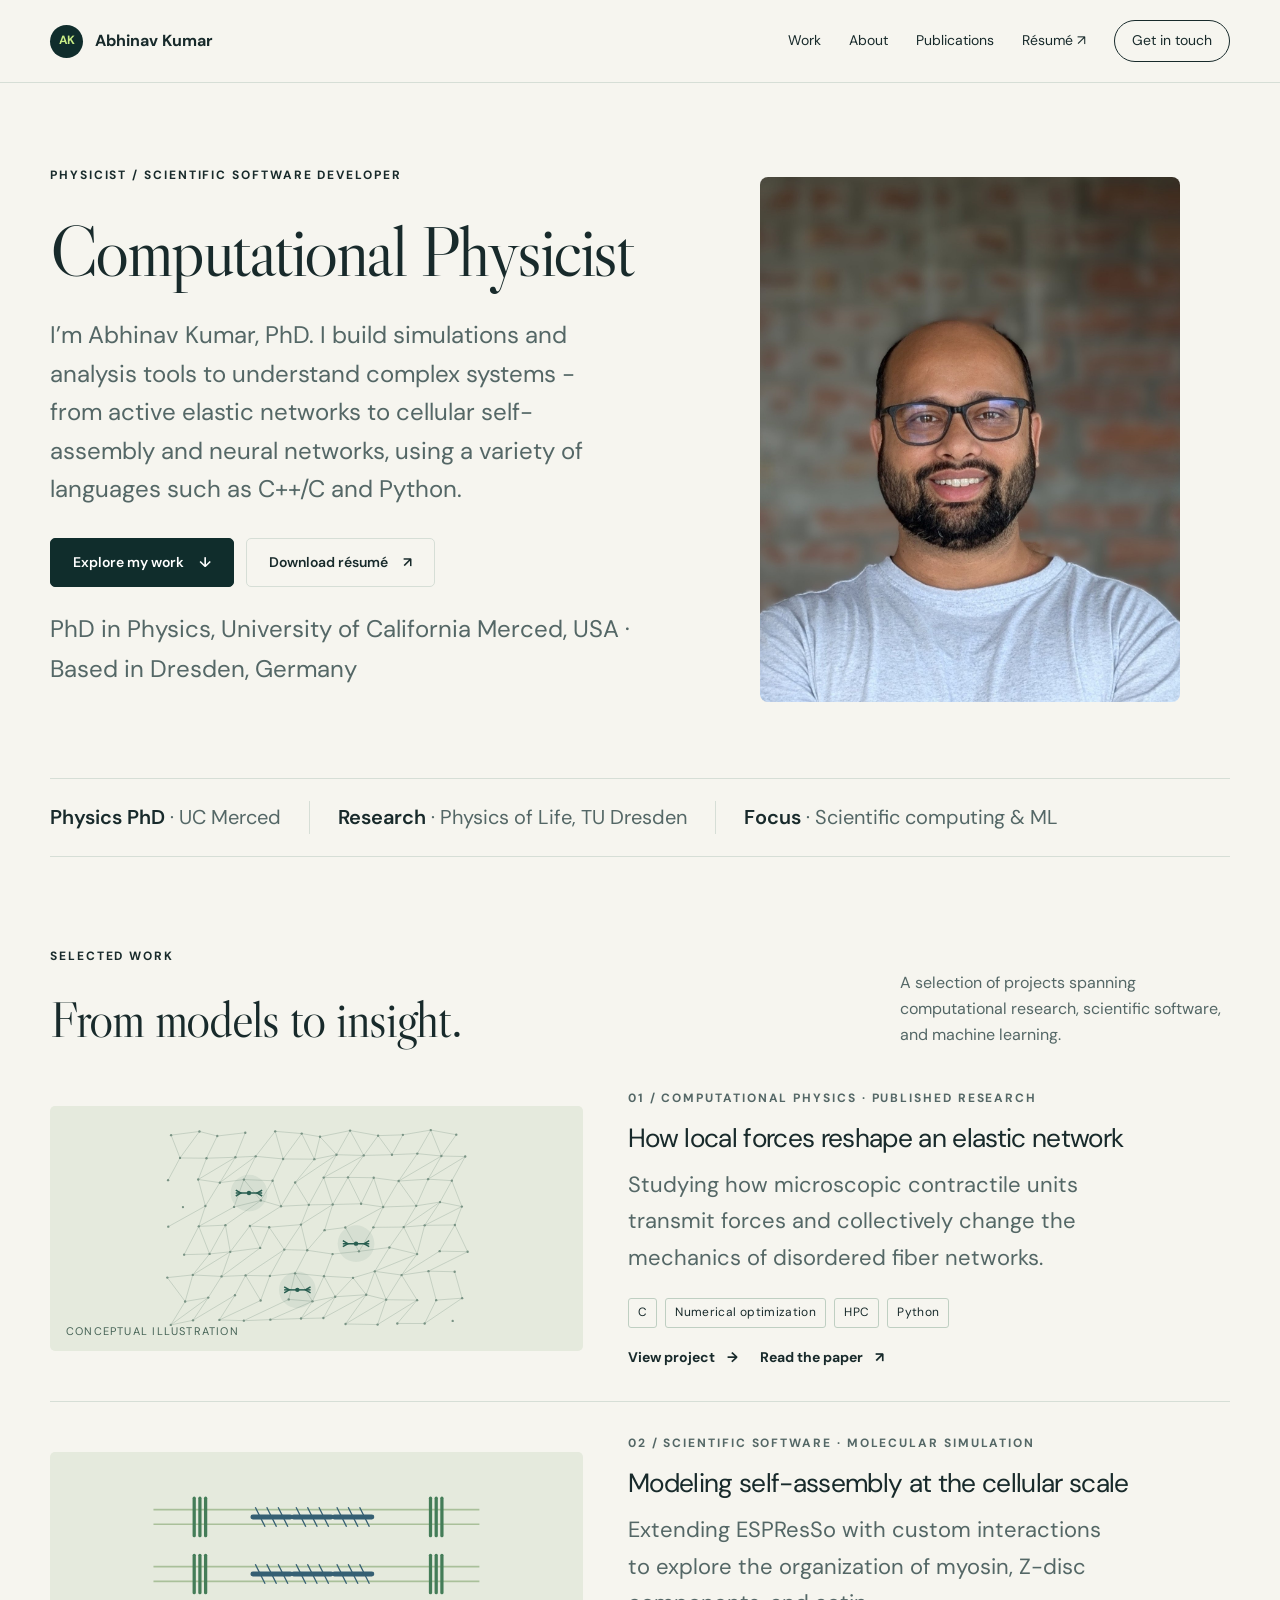
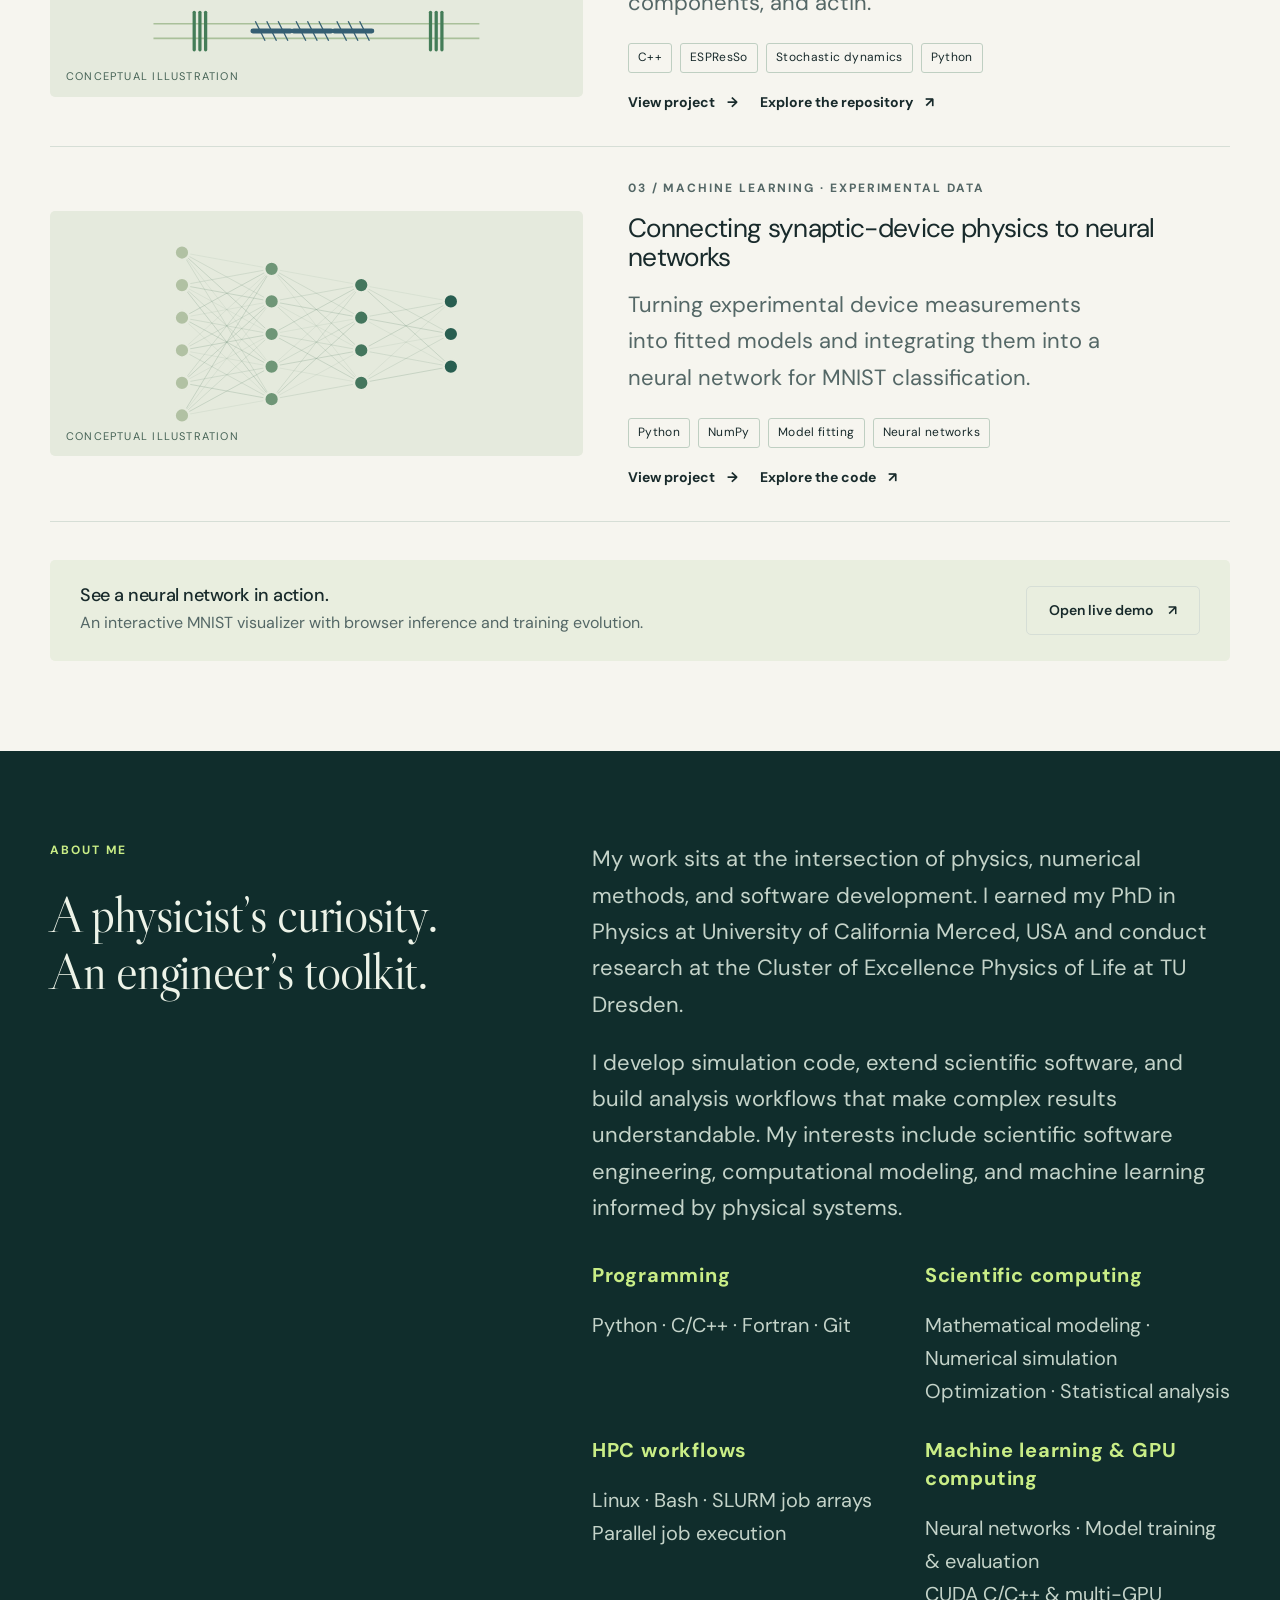
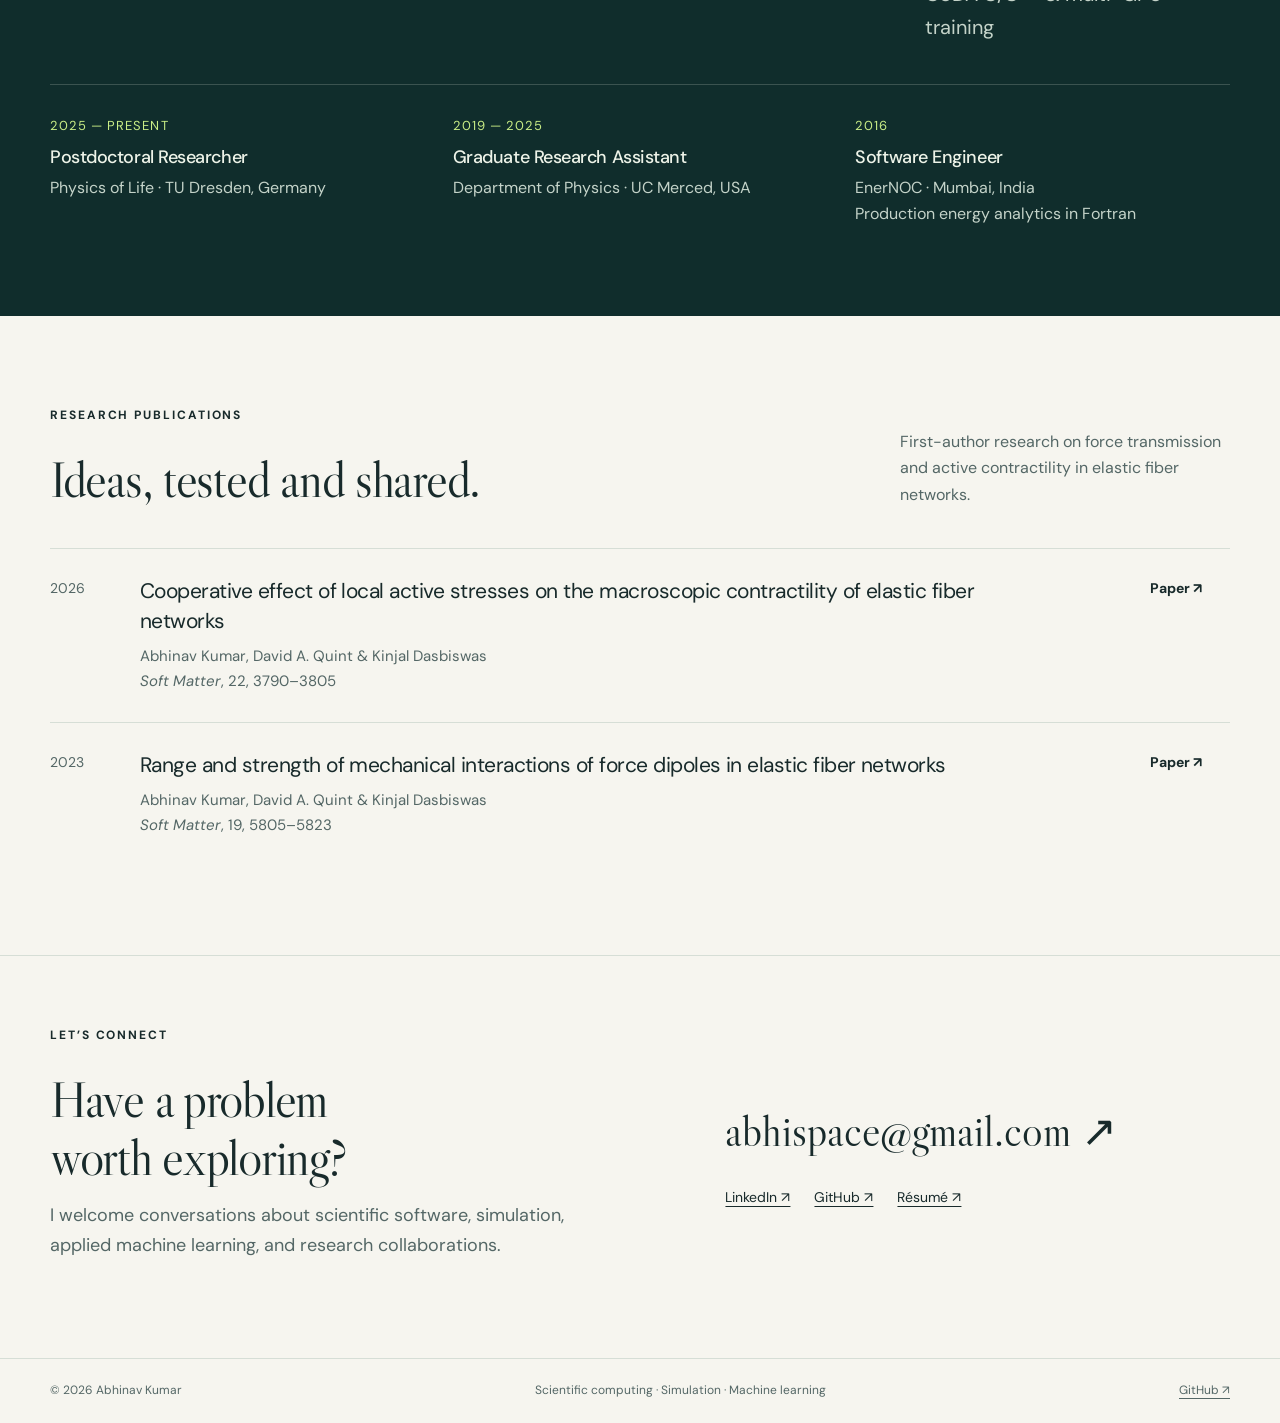
==== index.html @ 0759558d "Update index.html" ====
<!doctype html>
<html lang="en">
  <head>
    <meta charset="utf-8">
    <meta name="viewport" content="width=device-width,initial-scale=1">
    <title>Abhinav Kumar — Scientific Computing & Simulation</title>
    <meta name="description" content="Physicist and scientific software developer working across computational modeling, simulation, and machine learning.">
    <meta name="theme-color" content="#102d2c">
    <meta property="og:title" content="Abhinav Kumar — Scientific Computing & Simulation">
    <meta property="og:description" content="Physicist and scientific software developer working across computational modeling, simulation, and machine learning.">
    <meta property="og:type" content="website">
    <link rel="icon" type="image/svg+xml" href="favicon.svg">
    <link rel="stylesheet" href="styles.css">
    <script src="site.js" defer>
    </script>
    <!-- Photo styling is scoped to this figure; existing fonts remain unchanged. -->
    <style id="profile-photo-styles">
      .profile-photo {
        width: 100%;
        max-width: 420px;
        aspect-ratio: 4 / 5;
        margin: 0 auto;
        align-self: center;
        overflow: hidden;
        border-radius: 8px;
      }

      .profile-photo img {
        display: block;
        width: 100%;
        height: 100%;
        object-fit: cover;
        object-position: center;
      }

      @media (max-width: 680px) {
        .profile-photo {
          max-width: 360px;
        }
      }
    </style>
  </head>
  <body>
    <a class="skip" href="#main">Skip to content</a>
    <header class="site-header">
      <div class="wrap header-inner">
        <a class="brand" href="index.html" aria-label="Abhinav Kumar, home">
          <span class="brand-icon" aria-hidden="true">AK</span>Abhinav Kumar</a>
        <button class="menu-toggle" aria-expanded="false" aria-controls="navigation">Menu</button>
        <nav id="navigation" aria-label="Main navigation">
          <a href="#work">Work</a>
          <a href="#about">About</a>
          <a href="#publications">Publications</a>
          <a href="resume.pdf">Résumé <span aria-hidden="true">↗</span>
          </a>
          <a class="nav-contact" href="#contact">Get in touch</a>
        </nav>
      </div>
    </header>
    <main id="main">
      <div class="wrap">
        <div class="hero">
          <div>
            <span class="eyebrow">Physicist / Scientific software developer</span>
            <h1>Computational Physicist<br>
            </h1>
            <p class="intro">I’m Abhinav Kumar, PhD. I build simulations and analysis tools to understand complex systems - from active elastic networks to cellular self-assembly and neural networks, using a variety of languages such as C++/C and Python.</p>
            <div class="buttons">
              <a class="button primary" href="#work">Explore my work <span aria-hidden="true">↓</span>
              </a>
              <a class="button" href="resume.pdf" download="Abhinav-Kumar-Resume.pdf">Download résumé <span aria-hidden="true">↗</span>
              </a>
            </div>
            <p class="hero-note">PhD in Physics, University of California Merced, USA · Based in Dresden, Germany</p>
          </div>
          <figure class="profile-photo">
            <img src="profile.jpg" alt="Abhinav Kumar" width="420" height="525" decoding="async" fetchpriority="high">
          </figure>
        </div>
        <div class="credentials">
          <span>
            <strong>Physics PhD</strong> · UC Merced</span>
          <span>
            <strong>Research</strong> · Physics of Life, TU Dresden</span>
          <span>
            <strong>Focus</strong> · Scientific computing &amp; ML</span>
        </div>
      </div>
      <section id="work">
        <div class="wrap">
          <div class="section-heading">
            <div>
              <span class="eyebrow">Selected work</span>
              <h2>From models to insight.</h2>
            </div>
            <p>A selection of projects spanning computational research, scientific software, and machine learning.</p>
          </div>
          <div class="project-list">
            <article class="project">
              <div class="project-media">
                <svg xmlns="http://www.w3.org/2000/svg" viewBox="0 0 460 300" role="img" aria-label="Illustration of a disordered elastic network with local force dipoles">
                  <path d="M31.8 22.0L70.5 17.0" stroke="#799384" stroke-width=".9" opacity="0.45"/>
                  <path d="M31.8 22.0L44.0 53.1" stroke="#799384" stroke-width=".9" opacity="0.45"/>
                  <path d="M70.5 17.0L94.8 23.2" stroke="#799384" stroke-width=".9" opacity="0.45"/>
                  <path d="M70.5 17.0L44.0 53.1" stroke="#799384" stroke-width=".9" opacity="0.45"/>
                  <path d="M94.8 23.2L133.0 18.7" stroke="#799384" stroke-width=".9" opacity="0.45"/>
                  <path d="M94.8 23.2L80.1 53.5" stroke="#799384" stroke-width=".9" opacity="0.45"/>
                  <path d="M133.0 18.7L119.5 52.2" stroke="#799384" stroke-width=".9" opacity="0.45"/>
                  <path d="M173.8 16.8L209.9 19.9" stroke="#799384" stroke-width=".9" opacity="0.45"/>
                  <path d="M173.8 16.8L184.6 54.5" stroke="#799384" stroke-width=".9" opacity="0.45"/>
                  <path d="M173.8 16.8L147.2 50.9" stroke="#799384" stroke-width=".9" opacity="0.45"/>
                  <path d="M209.9 19.9L234.9 24.2" stroke="#799384" stroke-width=".9" opacity="0.45"/>
                  <path d="M209.9 19.9L227.2 54.8" stroke="#799384" stroke-width=".9" opacity="0.45"/>
                  <path d="M209.9 19.9L184.6 54.5" stroke="#799384" stroke-width=".9" opacity="0.45"/>
                  <path d="M234.9 24.2L275.9 15.8" stroke="#799384" stroke-width=".9" opacity="0.45"/>
                  <path d="M234.9 24.2L257.4 48.7" stroke="#799384" stroke-width=".9" opacity="0.45"/>
                  <path d="M234.9 24.2L227.2 54.8" stroke="#799384" stroke-width=".9" opacity="0.45"/>
                  <path d="M275.9 15.8L314.1 22.7" stroke="#799384" stroke-width=".9" opacity="0.45"/>
                  <path d="M275.9 15.8L294.5 49.7" stroke="#799384" stroke-width=".9" opacity="0.45"/>
                  <path d="M275.9 15.8L257.4 48.7" stroke="#799384" stroke-width=".9" opacity="0.45"/>
                  <path d="M314.1 22.7L347.9 21.6" stroke="#799384" stroke-width=".9" opacity="0.45"/>
                  <path d="M314.1 22.7L333.0 48.7" stroke="#799384" stroke-width=".9" opacity="0.45"/>
                  <path d="M314.1 22.7L294.5 49.7" stroke="#799384" stroke-width=".9" opacity="0.45"/>
                  <path d="M347.9 21.6L385.9 15.1" stroke="#799384" stroke-width=".9" opacity="0.45"/>
                  <path d="M347.9 21.6L333.0 48.7" stroke="#799384" stroke-width=".9" opacity="0.45"/>
                  <path d="M385.9 15.1L420.7 21.4" stroke="#799384" stroke-width=".9" opacity="0.45"/>
                  <path d="M385.9 15.1L400.4 50.5" stroke="#799384" stroke-width=".9" opacity="0.45"/>
                  <path d="M385.9 15.1L367.6 47.2" stroke="#799384" stroke-width=".9" opacity="0.45"/>
                  <path d="M420.7 21.4L400.4 50.5" stroke="#799384" stroke-width=".9" opacity="0.45"/>
                  <path d="M44.0 53.1L80.1 53.5" stroke="#799384" stroke-width=".9" opacity="0.45"/>
                  <path d="M44.0 53.1L27.7 83.4" stroke="#799384" stroke-width=".9" opacity="0.45"/>
                  <path d="M80.1 53.5L119.5 52.2" stroke="#799384" stroke-width=".9" opacity="0.45"/>
                  <path d="M80.1 53.5L68.8 82.5" stroke="#799384" stroke-width=".9" opacity="0.45"/>
                  <path d="M119.5 52.2L147.2 50.9" stroke="#799384" stroke-width=".9" opacity="0.45"/>
                  <path d="M119.5 52.2L98.3 86.8" stroke="#799384" stroke-width=".9" opacity="0.45"/>
                  <path d="M119.5 52.2L68.8 82.5" stroke="#799384" stroke-width=".9" opacity="0.45"/>
                  <path d="M147.2 50.9L184.6 54.5" stroke="#799384" stroke-width=".9" opacity="0.45"/>
                  <path d="M147.2 50.9L131.1 82.6" stroke="#799384" stroke-width=".9" opacity="0.45"/>
                  <path d="M147.2 50.9L98.3 86.8" stroke="#799384" stroke-width=".9" opacity="0.45"/>
                  <path d="M184.6 54.5L227.2 54.8" stroke="#799384" stroke-width=".9" opacity="0.45"/>
                  <path d="M184.6 54.5L170.2 84.2" stroke="#799384" stroke-width=".9" opacity="0.45"/>
                  <path d="M227.2 54.8L257.4 48.7" stroke="#799384" stroke-width=".9" opacity="0.45"/>
                  <path d="M227.2 54.8L201.0 86.6" stroke="#799384" stroke-width=".9" opacity="0.45"/>
                  <path d="M257.4 48.7L294.5 49.7" stroke="#799384" stroke-width=".9" opacity="0.45"/>
                  <path d="M257.4 48.7L239.9 79.9" stroke="#799384" stroke-width=".9" opacity="0.45"/>
                  <path d="M257.4 48.7L201.0 86.6" stroke="#799384" stroke-width=".9" opacity="0.45"/>
                  <path d="M294.5 49.7L333.0 48.7" stroke="#799384" stroke-width=".9" opacity="0.45"/>
                  <path d="M294.5 49.7L273.1 79.6" stroke="#799384" stroke-width=".9" opacity="0.45"/>
                  <path d="M294.5 49.7L239.9 79.9" stroke="#799384" stroke-width=".9" opacity="0.45"/>
                  <path d="M333.0 48.7L367.6 47.2" stroke="#799384" stroke-width=".9" opacity="0.45"/>
                  <path d="M367.6 47.2L400.4 50.5" stroke="#799384" stroke-width=".9" opacity="0.45"/>
                  <path d="M367.6 47.2L342.1 84.6" stroke="#799384" stroke-width=".9" opacity="0.45"/>
                  <path d="M400.4 50.5L432.9 51.2" stroke="#799384" stroke-width=".9" opacity="0.45"/>
                  <path d="M400.4 50.5L382.3 82.0" stroke="#799384" stroke-width=".9" opacity="0.45"/>
                  <path d="M400.4 50.5L342.1 84.6" stroke="#799384" stroke-width=".9" opacity="0.45"/>
                  <path d="M432.9 51.2L414.6 84.1" stroke="#799384" stroke-width=".9" opacity="0.45"/>
                  <path d="M432.9 51.2L382.3 82.0" stroke="#799384" stroke-width=".9" opacity="0.45"/>
                  <path d="M68.8 82.5L98.3 86.8" stroke="#799384" stroke-width=".9" opacity="0.45"/>
                  <path d="M68.8 82.5L78.6 118.7" stroke="#799384" stroke-width=".9" opacity="0.45"/>
                  <path d="M98.3 86.8L131.1 82.6" stroke="#799384" stroke-width=".9" opacity="0.45"/>
                  <path d="M98.3 86.8L78.6 118.7" stroke="#799384" stroke-width=".9" opacity="0.45"/>
                  <path d="M131.1 82.6L170.2 84.2" stroke="#799384" stroke-width=".9" opacity="0.45"/>
                  <path d="M131.1 82.6L154.2 111.0" stroke="#799384" stroke-width=".9" opacity="0.45"/>
                  <path d="M131.1 82.6L117.7 119.9" stroke="#799384" stroke-width=".9" opacity="0.45"/>
                  <path d="M170.2 84.2L181.7 119.0" stroke="#799384" stroke-width=".9" opacity="0.45"/>
                  <path d="M170.2 84.2L154.2 111.0" stroke="#799384" stroke-width=".9" opacity="0.45"/>
                  <path d="M201.0 86.6L219.6 117.1" stroke="#799384" stroke-width=".9" opacity="0.45"/>
                  <path d="M201.0 86.6L181.7 119.0" stroke="#799384" stroke-width=".9" opacity="0.45"/>
                  <path d="M239.9 79.9L273.1 79.6" stroke="#799384" stroke-width=".9" opacity="0.45"/>
                  <path d="M239.9 79.9L252.2 116.6" stroke="#799384" stroke-width=".9" opacity="0.45"/>
                  <path d="M239.9 79.9L219.6 117.1" stroke="#799384" stroke-width=".9" opacity="0.45"/>
                  <path d="M273.1 79.6L308.1 80.1" stroke="#799384" stroke-width=".9" opacity="0.45"/>
                  <path d="M273.1 79.6L290.9 115.6" stroke="#799384" stroke-width=".9" opacity="0.45"/>
                  <path d="M273.1 79.6L252.2 116.6" stroke="#799384" stroke-width=".9" opacity="0.45"/>
                  <path d="M308.1 80.1L342.1 84.6" stroke="#799384" stroke-width=".9" opacity="0.45"/>
                  <path d="M308.1 80.1L321.0 120.0" stroke="#799384" stroke-width=".9" opacity="0.45"/>
                  <path d="M308.1 80.1L290.9 115.6" stroke="#799384" stroke-width=".9" opacity="0.45"/>
                  <path d="M342.1 84.6L382.3 82.0" stroke="#799384" stroke-width=".9" opacity="0.45"/>
                  <path d="M342.1 84.6L366.1 118.4" stroke="#799384" stroke-width=".9" opacity="0.45"/>
                  <path d="M342.1 84.6L321.0 120.0" stroke="#799384" stroke-width=".9" opacity="0.45"/>
                  <path d="M382.3 82.0L414.6 84.1" stroke="#799384" stroke-width=".9" opacity="0.45"/>
                  <path d="M382.3 82.0L366.1 118.4" stroke="#799384" stroke-width=".9" opacity="0.45"/>
                  <path d="M414.6 84.1L428.3 119.4" stroke="#799384" stroke-width=".9" opacity="0.45"/>
                  <path d="M414.6 84.1L398.5 113.3" stroke="#799384" stroke-width=".9" opacity="0.45"/>
                  <path d="M78.6 118.7L69.6 146.4" stroke="#799384" stroke-width=".9" opacity="0.45"/>
                  <path d="M78.6 118.7L28.0 146.8" stroke="#799384" stroke-width=".9" opacity="0.45"/>
                  <path d="M117.7 119.9L154.2 111.0" stroke="#799384" stroke-width=".9" opacity="0.45"/>
                  <path d="M117.7 119.9L69.6 146.4" stroke="#799384" stroke-width=".9" opacity="0.45"/>
                  <path d="M154.2 111.0L181.7 119.0" stroke="#799384" stroke-width=".9" opacity="0.45"/>
                  <path d="M154.2 111.0L105.9 144.8" stroke="#799384" stroke-width=".9" opacity="0.45"/>
                  <path d="M181.7 119.0L219.6 117.1" stroke="#799384" stroke-width=".9" opacity="0.45"/>
                  <path d="M181.7 119.0L139.2 145.9" stroke="#799384" stroke-width=".9" opacity="0.45"/>
                  <path d="M219.6 117.1L252.2 116.6" stroke="#799384" stroke-width=".9" opacity="0.45"/>
                  <path d="M219.6 117.1L208.9 144.0" stroke="#799384" stroke-width=".9" opacity="0.45"/>
                  <path d="M252.2 116.6L290.9 115.6" stroke="#799384" stroke-width=".9" opacity="0.45"/>
                  <path d="M252.2 116.6L241.1 151.6" stroke="#799384" stroke-width=".9" opacity="0.45"/>
                  <path d="M252.2 116.6L208.9 144.0" stroke="#799384" stroke-width=".9" opacity="0.45"/>
                  <path d="M290.9 115.6L321.0 120.0" stroke="#799384" stroke-width=".9" opacity="0.45"/>
                  <path d="M321.0 120.0L366.1 118.4" stroke="#799384" stroke-width=".9" opacity="0.45"/>
                  <path d="M321.0 120.0L307.7 147.7" stroke="#799384" stroke-width=".9" opacity="0.45"/>
                  <path d="M321.0 120.0L269.4 147.9" stroke="#799384" stroke-width=".9" opacity="0.45"/>
                  <path d="M366.1 118.4L398.5 113.3" stroke="#799384" stroke-width=".9" opacity="0.45"/>
                  <path d="M366.1 118.4L349.0 147.4" stroke="#799384" stroke-width=".9" opacity="0.45"/>
                  <path d="M398.5 113.3L428.3 119.4" stroke="#799384" stroke-width=".9" opacity="0.45"/>
                  <path d="M398.5 113.3L377.6 145.0" stroke="#799384" stroke-width=".9" opacity="0.45"/>
                  <path d="M398.5 113.3L349.0 147.4" stroke="#799384" stroke-width=".9" opacity="0.45"/>
                  <path d="M428.3 119.4L418.8 144.5" stroke="#799384" stroke-width=".9" opacity="0.45"/>
                  <path d="M428.3 119.4L377.6 145.0" stroke="#799384" stroke-width=".9" opacity="0.45"/>
                  <path d="M69.6 146.4L105.9 144.8" stroke="#799384" stroke-width=".9" opacity="0.45"/>
                  <path d="M69.6 146.4L84.3 184.0" stroke="#799384" stroke-width=".9" opacity="0.45"/>
                  <path d="M69.6 146.4L49.6 185.0" stroke="#799384" stroke-width=".9" opacity="0.45"/>
                  <path d="M105.9 144.8L112.5 181.1" stroke="#799384" stroke-width=".9" opacity="0.45"/>
                  <path d="M105.9 144.8L84.3 184.0" stroke="#799384" stroke-width=".9" opacity="0.45"/>
                  <path d="M139.2 145.9L165.6 147.6" stroke="#799384" stroke-width=".9" opacity="0.45"/>
                  <path d="M139.2 145.9L153.3 175.8" stroke="#799384" stroke-width=".9" opacity="0.45"/>
                  <path d="M139.2 145.9L112.5 181.1" stroke="#799384" stroke-width=".9" opacity="0.45"/>
                  <path d="M165.6 147.6L208.9 144.0" stroke="#799384" stroke-width=".9" opacity="0.45"/>
                  <path d="M165.6 147.6L186.2 178.1" stroke="#799384" stroke-width=".9" opacity="0.45"/>
                  <path d="M165.6 147.6L153.3 175.8" stroke="#799384" stroke-width=".9" opacity="0.45"/>
                  <path d="M208.9 144.0L217.5 179.0" stroke="#799384" stroke-width=".9" opacity="0.45"/>
                  <path d="M208.9 144.0L186.2 178.1" stroke="#799384" stroke-width=".9" opacity="0.45"/>
                  <path d="M241.1 151.6L269.4 147.9" stroke="#799384" stroke-width=".9" opacity="0.45"/>
                  <path d="M241.1 151.6L217.5 179.0" stroke="#799384" stroke-width=".9" opacity="0.45"/>
                  <path d="M269.4 147.9L288.0 180.5" stroke="#799384" stroke-width=".9" opacity="0.45"/>
                  <path d="M307.7 147.7L349.0 147.4" stroke="#799384" stroke-width=".9" opacity="0.45"/>
                  <path d="M307.7 147.7L288.0 180.5" stroke="#799384" stroke-width=".9" opacity="0.45"/>
                  <path d="M349.0 147.4L377.6 145.0" stroke="#799384" stroke-width=".9" opacity="0.45"/>
                  <path d="M349.0 147.4L367.3 184.2" stroke="#799384" stroke-width=".9" opacity="0.45"/>
                  <path d="M349.0 147.4L329.5 175.2" stroke="#799384" stroke-width=".9" opacity="0.45"/>
                  <path d="M377.6 145.0L418.8 144.5" stroke="#799384" stroke-width=".9" opacity="0.45"/>
                  <path d="M377.6 145.0L367.3 184.2" stroke="#799384" stroke-width=".9" opacity="0.45"/>
                  <path d="M418.8 144.5L436.2 181.0" stroke="#799384" stroke-width=".9" opacity="0.45"/>
                  <path d="M418.8 144.5L398.0 180.2" stroke="#799384" stroke-width=".9" opacity="0.45"/>
                  <path d="M49.6 185.0L84.3 184.0" stroke="#799384" stroke-width=".9" opacity="0.45"/>
                  <path d="M84.3 184.0L112.5 181.1" stroke="#799384" stroke-width=".9" opacity="0.45"/>
                  <path d="M84.3 184.0L61.4 212.6" stroke="#799384" stroke-width=".9" opacity="0.45"/>
                  <path d="M112.5 181.1L153.3 175.8" stroke="#799384" stroke-width=".9" opacity="0.45"/>
                  <path d="M112.5 181.1L100.6 214.7" stroke="#799384" stroke-width=".9" opacity="0.45"/>
                  <path d="M112.5 181.1L61.4 212.6" stroke="#799384" stroke-width=".9" opacity="0.45"/>
                  <path d="M153.3 175.8L100.6 214.7" stroke="#799384" stroke-width=".9" opacity="0.45"/>
                  <path d="M186.2 178.1L217.5 179.0" stroke="#799384" stroke-width=".9" opacity="0.45"/>
                  <path d="M186.2 178.1L166.5 214.0" stroke="#799384" stroke-width=".9" opacity="0.45"/>
                  <path d="M186.2 178.1L133.4 213.3" stroke="#799384" stroke-width=".9" opacity="0.45"/>
                  <path d="M217.5 179.0L252.0 184.2" stroke="#799384" stroke-width=".9" opacity="0.45"/>
                  <path d="M217.5 179.0L200.9 210.5" stroke="#799384" stroke-width=".9" opacity="0.45"/>
                  <path d="M252.0 184.2L288.0 180.5" stroke="#799384" stroke-width=".9" opacity="0.45"/>
                  <path d="M252.0 184.2L240.3 214.3" stroke="#799384" stroke-width=".9" opacity="0.45"/>
                  <path d="M288.0 180.5L329.5 175.2" stroke="#799384" stroke-width=".9" opacity="0.45"/>
                  <path d="M329.5 175.2L367.3 184.2" stroke="#799384" stroke-width=".9" opacity="0.45"/>
                  <path d="M329.5 175.2L309.6 207.7" stroke="#799384" stroke-width=".9" opacity="0.45"/>
                  <path d="M367.3 184.2L346.1 212.8" stroke="#799384" stroke-width=".9" opacity="0.45"/>
                  <path d="M367.3 184.2L309.6 207.7" stroke="#799384" stroke-width=".9" opacity="0.45"/>
                  <path d="M398.0 180.2L436.2 181.0" stroke="#799384" stroke-width=".9" opacity="0.45"/>
                  <path d="M398.0 180.2L346.1 212.8" stroke="#799384" stroke-width=".9" opacity="0.45"/>
                  <path d="M436.2 181.0L382.8 207.5" stroke="#799384" stroke-width=".9" opacity="0.45"/>
                  <path d="M26.7 216.3L61.4 212.6" stroke="#799384" stroke-width=".9" opacity="0.45"/>
                  <path d="M26.7 216.3L51.0 248.8" stroke="#799384" stroke-width=".9" opacity="0.45"/>
                  <path d="M61.4 212.6L100.6 214.7" stroke="#799384" stroke-width=".9" opacity="0.45"/>
                  <path d="M61.4 212.6L51.0 248.8" stroke="#799384" stroke-width=".9" opacity="0.45"/>
                  <path d="M100.6 214.7L133.4 213.3" stroke="#799384" stroke-width=".9" opacity="0.45"/>
                  <path d="M100.6 214.7L82.5 243.5" stroke="#799384" stroke-width=".9" opacity="0.45"/>
                  <path d="M133.4 213.3L166.5 214.0" stroke="#799384" stroke-width=".9" opacity="0.45"/>
                  <path d="M133.4 213.3L153.9 247.5" stroke="#799384" stroke-width=".9" opacity="0.45"/>
                  <path d="M133.4 213.3L118.9 240.3" stroke="#799384" stroke-width=".9" opacity="0.45"/>
                  <path d="M166.5 214.0L200.9 210.5" stroke="#799384" stroke-width=".9" opacity="0.45"/>
                  <path d="M166.5 214.0L153.9 247.5" stroke="#799384" stroke-width=".9" opacity="0.45"/>
                  <path d="M200.9 210.5L240.3 214.3" stroke="#799384" stroke-width=".9" opacity="0.45"/>
                  <path d="M200.9 210.5L224.6 248.6" stroke="#799384" stroke-width=".9" opacity="0.45"/>
                  <path d="M200.9 210.5L192.2 246.0" stroke="#799384" stroke-width=".9" opacity="0.45"/>
                  <path d="M240.3 214.3L279.9 216.6" stroke="#799384" stroke-width=".9" opacity="0.45"/>
                  <path d="M240.3 214.3L255.6 242.4" stroke="#799384" stroke-width=".9" opacity="0.45"/>
                  <path d="M240.3 214.3L224.6 248.6" stroke="#799384" stroke-width=".9" opacity="0.45"/>
                  <path d="M279.9 216.6L309.6 207.7" stroke="#799384" stroke-width=".9" opacity="0.45"/>
                  <path d="M279.9 216.6L297.9 239.6" stroke="#799384" stroke-width=".9" opacity="0.45"/>
                  <path d="M279.9 216.6L255.6 242.4" stroke="#799384" stroke-width=".9" opacity="0.45"/>
                  <path d="M309.6 207.7L346.1 212.8" stroke="#799384" stroke-width=".9" opacity="0.45"/>
                  <path d="M309.6 207.7L325.1 246.4" stroke="#799384" stroke-width=".9" opacity="0.45"/>
                  <path d="M309.6 207.7L297.9 239.6" stroke="#799384" stroke-width=".9" opacity="0.45"/>
                  <path d="M346.1 212.8L382.8 207.5" stroke="#799384" stroke-width=".9" opacity="0.45"/>
                  <path d="M346.1 212.8L367.3 247.0" stroke="#799384" stroke-width=".9" opacity="0.45"/>
                  <path d="M346.1 212.8L325.1 246.4" stroke="#799384" stroke-width=".9" opacity="0.45"/>
                  <path d="M382.8 207.5L418.5 208.3" stroke="#799384" stroke-width=".9" opacity="0.45"/>
                  <path d="M382.8 207.5L393.3 247.0" stroke="#799384" stroke-width=".9" opacity="0.45"/>
                  <path d="M418.5 208.3L428.7 244.3" stroke="#799384" stroke-width=".9" opacity="0.45"/>
                  <path d="M51.0 248.8L82.5 243.5" stroke="#799384" stroke-width=".9" opacity="0.45"/>
                  <path d="M51.0 248.8L31.4 280.8" stroke="#799384" stroke-width=".9" opacity="0.45"/>
                  <path d="M82.5 243.5L61.7 274.5" stroke="#799384" stroke-width=".9" opacity="0.45"/>
                  <path d="M82.5 243.5L31.4 280.8" stroke="#799384" stroke-width=".9" opacity="0.45"/>
                  <path d="M118.9 240.3L97.7 274.0" stroke="#799384" stroke-width=".9" opacity="0.45"/>
                  <path d="M118.9 240.3L61.7 274.5" stroke="#799384" stroke-width=".9" opacity="0.45"/>
                  <path d="M153.9 247.5L97.7 274.0" stroke="#799384" stroke-width=".9" opacity="0.45"/>
                  <path d="M192.2 246.0L224.6 248.6" stroke="#799384" stroke-width=".9" opacity="0.45"/>
                  <path d="M192.2 246.0L131.0 275.0" stroke="#799384" stroke-width=".9" opacity="0.45"/>
                  <path d="M224.6 248.6L255.6 242.4" stroke="#799384" stroke-width=".9" opacity="0.45"/>
                  <path d="M224.6 248.6L209.0 272.1" stroke="#799384" stroke-width=".9" opacity="0.45"/>
                  <path d="M224.6 248.6L167.2 273.6" stroke="#799384" stroke-width=".9" opacity="0.45"/>
                  <path d="M255.6 242.4L297.9 239.6" stroke="#799384" stroke-width=".9" opacity="0.45"/>
                  <path d="M255.6 242.4L239.5 271.4" stroke="#799384" stroke-width=".9" opacity="0.45"/>
                  <path d="M255.6 242.4L209.0 272.1" stroke="#799384" stroke-width=".9" opacity="0.45"/>
                  <path d="M297.9 239.6L325.1 246.4" stroke="#799384" stroke-width=".9" opacity="0.45"/>
                  <path d="M297.9 239.6L269.7 279.5" stroke="#799384" stroke-width=".9" opacity="0.45"/>
                  <path d="M297.9 239.6L239.5 271.4" stroke="#799384" stroke-width=".9" opacity="0.45"/>
                  <path d="M325.1 246.4L367.3 247.0" stroke="#799384" stroke-width=".9" opacity="0.45"/>
                  <path d="M325.1 246.4L313.4 280.3" stroke="#799384" stroke-width=".9" opacity="0.45"/>
                  <path d="M325.1 246.4L269.7 279.5" stroke="#799384" stroke-width=".9" opacity="0.45"/>
                  <path d="M367.3 247.0L340.3 278.8" stroke="#799384" stroke-width=".9" opacity="0.45"/>
                  <path d="M367.3 247.0L313.4 280.3" stroke="#799384" stroke-width=".9" opacity="0.45"/>
                  <path d="M393.3 247.0L428.7 244.3" stroke="#799384" stroke-width=".9" opacity="0.45"/>
                  <path d="M393.3 247.0L377.6 278.9" stroke="#799384" stroke-width=".9" opacity="0.45"/>
                  <path d="M428.7 244.3L377.6 278.9" stroke="#799384" stroke-width=".9" opacity="0.45"/>
                  <path d="M31.4 280.8L61.7 274.5" stroke="#799384" stroke-width=".9" opacity="0.45"/>
                  <path d="M97.7 274.0L131.0 275.0" stroke="#799384" stroke-width=".9" opacity="0.45"/>
                  <path d="M131.0 275.0L167.2 273.6" stroke="#799384" stroke-width=".9" opacity="0.45"/>
                  <path d="M167.2 273.6L209.0 272.1" stroke="#799384" stroke-width=".9" opacity="0.45"/>
                  <path d="M209.0 272.1L239.5 271.4" stroke="#799384" stroke-width=".9" opacity="0.45"/>
                  <path d="M269.7 279.5L313.4 280.3" stroke="#799384" stroke-width=".9" opacity="0.45"/>
                  <path d="M340.3 278.8L377.6 278.9" stroke="#799384" stroke-width=".9" opacity="0.45"/>
                  <circle cx="31.8" cy="22.0" r="1.6" fill="#799384"/>
                  <circle cx="70.5" cy="17.0" r="1.6" fill="#799384"/>
                  <circle cx="94.8" cy="23.2" r="1.6" fill="#799384"/>
                  <circle cx="133.0" cy="18.7" r="1.6" fill="#799384"/>
                  <circle cx="173.8" cy="16.8" r="1.6" fill="#799384"/>
                  <circle cx="209.9" cy="19.9" r="1.6" fill="#799384"/>
                  <circle cx="234.9" cy="24.2" r="1.6" fill="#799384"/>
                  <circle cx="275.9" cy="15.8" r="1.6" fill="#799384"/>
                  <circle cx="314.1" cy="22.7" r="1.6" fill="#799384"/>
                  <circle cx="347.9" cy="21.6" r="1.6" fill="#799384"/>
                  <circle cx="385.9" cy="15.1" r="1.6" fill="#799384"/>
                  <circle cx="420.7" cy="21.4" r="1.6" fill="#799384"/>
                  <circle cx="44.0" cy="53.1" r="1.6" fill="#799384"/>
                  <circle cx="80.1" cy="53.5" r="1.6" fill="#799384"/>
                  <circle cx="119.5" cy="52.2" r="1.6" fill="#799384"/>
                  <circle cx="147.2" cy="50.9" r="1.6" fill="#799384"/>
                  <circle cx="184.6" cy="54.5" r="1.6" fill="#799384"/>
                  <circle cx="227.2" cy="54.8" r="1.6" fill="#799384"/>
                  <circle cx="257.4" cy="48.7" r="1.6" fill="#799384"/>
                  <circle cx="294.5" cy="49.7" r="1.6" fill="#799384"/>
                  <circle cx="333.0" cy="48.7" r="1.6" fill="#799384"/>
                  <circle cx="367.6" cy="47.2" r="1.6" fill="#799384"/>
                  <circle cx="400.4" cy="50.5" r="1.6" fill="#799384"/>
                  <circle cx="432.9" cy="51.2" r="1.6" fill="#799384"/>
                  <circle cx="27.7" cy="83.4" r="1.6" fill="#799384"/>
                  <circle cx="68.8" cy="82.5" r="1.6" fill="#799384"/>
                  <circle cx="98.3" cy="86.8" r="1.6" fill="#799384"/>
                  <circle cx="131.1" cy="82.6" r="1.6" fill="#799384"/>
                  <circle cx="170.2" cy="84.2" r="1.6" fill="#799384"/>
                  <circle cx="201.0" cy="86.6" r="1.6" fill="#799384"/>
                  <circle cx="239.9" cy="79.9" r="1.6" fill="#799384"/>
                  <circle cx="273.1" cy="79.6" r="1.6" fill="#799384"/>
                  <circle cx="308.1" cy="80.1" r="1.6" fill="#799384"/>
                  <circle cx="342.1" cy="84.6" r="1.6" fill="#799384"/>
                  <circle cx="382.3" cy="82.0" r="1.6" fill="#799384"/>
                  <circle cx="414.6" cy="84.1" r="1.6" fill="#799384"/>
                  <circle cx="48.0" cy="120.1" r="1.6" fill="#799384"/>
                  <circle cx="78.6" cy="118.7" r="1.6" fill="#799384"/>
                  <circle cx="117.7" cy="119.9" r="1.6" fill="#799384"/>
                  <circle cx="154.2" cy="111.0" r="1.6" fill="#799384"/>
                  <circle cx="181.7" cy="119.0" r="1.6" fill="#799384"/>
                  <circle cx="219.6" cy="117.1" r="1.6" fill="#799384"/>
                  <circle cx="252.2" cy="116.6" r="1.6" fill="#799384"/>
                  <circle cx="290.9" cy="115.6" r="1.6" fill="#799384"/>
                  <circle cx="321.0" cy="120.0" r="1.6" fill="#799384"/>
                  <circle cx="366.1" cy="118.4" r="1.6" fill="#799384"/>
                  <circle cx="398.5" cy="113.3" r="1.6" fill="#799384"/>
                  <circle cx="428.3" cy="119.4" r="1.6" fill="#799384"/>
                  <circle cx="28.0" cy="146.8" r="1.6" fill="#799384"/>
                  <circle cx="69.6" cy="146.4" r="1.6" fill="#799384"/>
                  <circle cx="105.9" cy="144.8" r="1.6" fill="#799384"/>
                  <circle cx="139.2" cy="145.9" r="1.6" fill="#799384"/>
                  <circle cx="165.6" cy="147.6" r="1.6" fill="#799384"/>
                  <circle cx="208.9" cy="144.0" r="1.6" fill="#799384"/>
                  <circle cx="241.1" cy="151.6" r="1.6" fill="#799384"/>
                  <circle cx="269.4" cy="147.9" r="1.6" fill="#799384"/>
                  <circle cx="307.7" cy="147.7" r="1.6" fill="#799384"/>
                  <circle cx="349.0" cy="147.4" r="1.6" fill="#799384"/>
                  <circle cx="377.6" cy="145.0" r="1.6" fill="#799384"/>
                  <circle cx="418.8" cy="144.5" r="1.6" fill="#799384"/>
                  <circle cx="49.6" cy="185.0" r="1.6" fill="#799384"/>
                  <circle cx="84.3" cy="184.0" r="1.6" fill="#799384"/>
                  <circle cx="112.5" cy="181.1" r="1.6" fill="#799384"/>
                  <circle cx="153.3" cy="175.8" r="1.6" fill="#799384"/>
                  <circle cx="186.2" cy="178.1" r="1.6" fill="#799384"/>
                  <circle cx="217.5" cy="179.0" r="1.6" fill="#799384"/>
                  <circle cx="252.0" cy="184.2" r="1.6" fill="#799384"/>
                  <circle cx="288.0" cy="180.5" r="1.6" fill="#799384"/>
                  <circle cx="329.5" cy="175.2" r="1.6" fill="#799384"/>
                  <circle cx="367.3" cy="184.2" r="1.6" fill="#799384"/>
                  <circle cx="398.0" cy="180.2" r="1.6" fill="#799384"/>
                  <circle cx="436.2" cy="181.0" r="1.6" fill="#799384"/>
                  <circle cx="26.7" cy="216.3" r="1.6" fill="#799384"/>
                  <circle cx="61.4" cy="212.6" r="1.6" fill="#799384"/>
                  <circle cx="100.6" cy="214.7" r="1.6" fill="#799384"/>
                  <circle cx="133.4" cy="213.3" r="1.6" fill="#799384"/>
                  <circle cx="166.5" cy="214.0" r="1.6" fill="#799384"/>
                  <circle cx="200.9" cy="210.5" r="1.6" fill="#799384"/>
                  <circle cx="240.3" cy="214.3" r="1.6" fill="#799384"/>
                  <circle cx="279.9" cy="216.6" r="1.6" fill="#799384"/>
                  <circle cx="309.6" cy="207.7" r="1.6" fill="#799384"/>
                  <circle cx="346.1" cy="212.8" r="1.6" fill="#799384"/>
                  <circle cx="382.8" cy="207.5" r="1.6" fill="#799384"/>
                  <circle cx="418.5" cy="208.3" r="1.6" fill="#799384"/>
                  <circle cx="51.0" cy="248.8" r="1.6" fill="#799384"/>
                  <circle cx="82.5" cy="243.5" r="1.6" fill="#799384"/>
                  <circle cx="118.9" cy="240.3" r="1.6" fill="#799384"/>
                  <circle cx="153.9" cy="247.5" r="1.6" fill="#799384"/>
                  <circle cx="192.2" cy="246.0" r="1.6" fill="#799384"/>
                  <circle cx="224.6" cy="248.6" r="1.6" fill="#799384"/>
                  <circle cx="255.6" cy="242.4" r="1.6" fill="#799384"/>
                  <circle cx="297.9" cy="239.6" r="1.6" fill="#799384"/>
                  <circle cx="325.1" cy="246.4" r="1.6" fill="#799384"/>
                  <circle cx="367.3" cy="247.0" r="1.6" fill="#799384"/>
                  <circle cx="393.3" cy="247.0" r="1.6" fill="#799384"/>
                  <circle cx="428.7" cy="244.3" r="1.6" fill="#799384"/>
                  <circle cx="31.4" cy="280.8" r="1.6" fill="#799384"/>
                  <circle cx="61.7" cy="274.5" r="1.6" fill="#799384"/>
                  <circle cx="97.7" cy="274.0" r="1.6" fill="#799384"/>
                  <circle cx="131.0" cy="275.0" r="1.6" fill="#799384"/>
                  <circle cx="167.2" cy="273.6" r="1.6" fill="#799384"/>
                  <circle cx="209.0" cy="272.1" r="1.6" fill="#799384"/>
                  <circle cx="239.5" cy="271.4" r="1.6" fill="#799384"/>
                  <circle cx="269.7" cy="279.5" r="1.6" fill="#799384"/>
                  <circle cx="313.4" cy="280.3" r="1.6" fill="#799384"/>
                  <circle cx="340.3" cy="278.8" r="1.6" fill="#799384"/>
                  <circle cx="377.6" cy="278.9" r="1.6" fill="#799384"/>
                  <circle cx="415.8" cy="275.3" r="1.6" fill="#799384"/>
                  <circle cx="138" cy="101" r="25" fill="#285e50" opacity=".08"/>
                  <path d="M120 101H156" stroke="#285e50" stroke-width="2"/>
                  <path d="M120 97l7 4-7 4M156 97l-7 4 7 4" fill="none" stroke="#285e50" stroke-width="2"/>
                  <circle cx="138" cy="101" r="3" fill="#285e50"/>
                  <circle cx="284" cy="170" r="25" fill="#285e50" opacity=".08"/>
                  <path d="M266 170H302" stroke="#285e50" stroke-width="2"/>
                  <path d="M266 166l7 4-7 4M302 166l-7 4 7 4" fill="none" stroke="#285e50" stroke-width="2"/>
                  <circle cx="284" cy="170" r="3" fill="#285e50"/>
                  <circle cx="204" cy="233" r="25" fill="#285e50" opacity=".08"/>
                  <path d="M186 233H222" stroke="#285e50" stroke-width="2"/>
                  <path d="M186 229l7 4-7 4M222 229l-7 4 7 4" fill="none" stroke="#285e50" stroke-width="2"/>
                  <circle cx="204" cy="233" r="3" fill="#285e50"/>
                </svg>
                <span class="illustration-label">Conceptual illustration</span>
              </div>
              <div class="project-content">
                <span class="eyebrow">01 / Computational physics · Published research</span>
                <h3>How local forces reshape an elastic network</h3>
                <p>Studying how microscopic contractile units transmit forces and collectively change the mechanics of disordered fiber networks.</p>
                <ul class="tags">
                  <li>C</li>
                  <li>Numerical optimization</li>
                  <li>HPC</li>
                  <li>Python</li>
                </ul>
                <div class="project-links">
                  <a class="text-link" href="elastic-networks.html">View project <span aria-hidden="true">→</span>
                  </a>
                  <a class="text-link" href="https://doi.org/10.1039/D5SM00803D">Read the paper <span aria-hidden="true">↗</span>
                  </a>
                </div>
              </div>
            </article>
            <article class="project">
              <div class="project-media">
                <svg xmlns="http://www.w3.org/2000/svg" viewBox="0 0 460 270" role="img" aria-label="Schematic of myosin and Z-disc organization along actin filaments">
                  <path d="M30 56H430" stroke="#8aaa77" stroke-width="2" opacity=".65"/>
                  <path d="M30 74H430" stroke="#8aaa77" stroke-width="2" opacity=".65"/>
                  <rect x="78" y="40" width="4" height="50" rx="2" fill="#447d58"/>
                  <rect x="85" y="40" width="4" height="50" rx="2" fill="#447d58"/>
                  <rect x="92" y="40" width="4" height="50" rx="2" fill="#447d58"/>
                  <rect x="368" y="40" width="4" height="50" rx="2" fill="#447d58"/>
                  <rect x="375" y="40" width="4" height="50" rx="2" fill="#447d58"/>
                  <rect x="382" y="40" width="4" height="50" rx="2" fill="#447d58"/>
                  <rect x="149" y="62" width="52" height="6" rx="3" fill="#355f73"/>
                  <path d="M161 65l-6 -12M161 65l6 12" stroke="#355f73" stroke-width="1.6"/>
                  <path d="M175 65l-6 -12M175 65l6 12" stroke="#355f73" stroke-width="1.6"/>
                  <path d="M189 65l-6 -12M189 65l6 12" stroke="#355f73" stroke-width="1.6"/>
                  <rect x="199" y="62" width="52" height="6" rx="3" fill="#355f73"/>
                  <path d="M211 65l-6 -12M211 65l6 12" stroke="#355f73" stroke-width="1.6"/>
                  <path d="M225 65l-6 -12M225 65l6 12" stroke="#355f73" stroke-width="1.6"/>
                  <path d="M239 65l-6 -12M239 65l6 12" stroke="#355f73" stroke-width="1.6"/>
                  <rect x="249" y="62" width="52" height="6" rx="3" fill="#355f73"/>
                  <path d="M261 65l-6 -12M261 65l6 12" stroke="#355f73" stroke-width="1.6"/>
                  <path d="M275 65l-6 -12M275 65l6 12" stroke="#355f73" stroke-width="1.6"/>
                  <path d="M289 65l-6 -12M289 65l6 12" stroke="#355f73" stroke-width="1.6"/>
                  <path d="M30 126H430" stroke="#8aaa77" stroke-width="2" opacity=".65"/>
                  <path d="M30 144H430" stroke="#8aaa77" stroke-width="2" opacity=".65"/>
                  <rect x="78" y="110" width="4" height="50" rx="2" fill="#447d58"/>
                  <rect x="85" y="110" width="4" height="50" rx="2" fill="#447d58"/>
                  <rect x="92" y="110" width="4" height="50" rx="2" fill="#447d58"/>
                  <rect x="368" y="110" width="4" height="50" rx="2" fill="#447d58"/>
                  <rect x="375" y="110" width="4" height="50" rx="2" fill="#447d58"/>
                  <rect x="382" y="110" width="4" height="50" rx="2" fill="#447d58"/>
                  <rect x="149" y="132" width="52" height="6" rx="3" fill="#355f73"/>
                  <path d="M161 135l-6 -12M161 135l6 12" stroke="#355f73" stroke-width="1.6"/>
                  <path d="M175 135l-6 -12M175 135l6 12" stroke="#355f73" stroke-width="1.6"/>
                  <path d="M189 135l-6 -12M189 135l6 12" stroke="#355f73" stroke-width="1.6"/>
                  <rect x="199" y="132" width="52" height="6" rx="3" fill="#355f73"/>
                  <path d="M211 135l-6 -12M211 135l6 12" stroke="#355f73" stroke-width="1.6"/>
                  <path d="M225 135l-6 -12M225 135l6 12" stroke="#355f73" stroke-width="1.6"/>
                  <path d="M239 135l-6 -12M239 135l6 12" stroke="#355f73" stroke-width="1.6"/>
                  <rect x="249" y="132" width="52" height="6" rx="3" fill="#355f73"/>
                  <path d="M261 135l-6 -12M261 135l6 12" stroke="#355f73" stroke-width="1.6"/>
                  <path d="M275 135l-6 -12M275 135l6 12" stroke="#355f73" stroke-width="1.6"/>
                  <path d="M289 135l-6 -12M289 135l6 12" stroke="#355f73" stroke-width="1.6"/>
                  <path d="M30 196H430" stroke="#8aaa77" stroke-width="2" opacity=".65"/>
                  <path d="M30 214H430" stroke="#8aaa77" stroke-width="2" opacity=".65"/>
                  <rect x="78" y="180" width="4" height="50" rx="2" fill="#447d58"/>
                  <rect x="85" y="180" width="4" height="50" rx="2" fill="#447d58"/>
                  <rect x="92" y="180" width="4" height="50" rx="2" fill="#447d58"/>
                  <rect x="368" y="180" width="4" height="50" rx="2" fill="#447d58"/>
                  <rect x="375" y="180" width="4" height="50" rx="2" fill="#447d58"/>
                  <rect x="382" y="180" width="4" height="50" rx="2" fill="#447d58"/>
                  <rect x="149" y="202" width="52" height="6" rx="3" fill="#355f73"/>
                  <path d="M161 205l-6 -12M161 205l6 12" stroke="#355f73" stroke-width="1.6"/>
                  <path d="M175 205l-6 -12M175 205l6 12" stroke="#355f73" stroke-width="1.6"/>
                  <path d="M189 205l-6 -12M189 205l6 12" stroke="#355f73" stroke-width="1.6"/>
                  <rect x="199" y="202" width="52" height="6" rx="3" fill="#355f73"/>
                  <path d="M211 205l-6 -12M211 205l6 12" stroke="#355f73" stroke-width="1.6"/>
                  <path d="M225 205l-6 -12M225 205l6 12" stroke="#355f73" stroke-width="1.6"/>
                  <path d="M239 205l-6 -12M239 205l6 12" stroke="#355f73" stroke-width="1.6"/>
                  <rect x="249" y="202" width="52" height="6" rx="3" fill="#355f73"/>
                  <path d="M261 205l-6 -12M261 205l6 12" stroke="#355f73" stroke-width="1.6"/>
                  <path d="M275 205l-6 -12M275 205l6 12" stroke="#355f73" stroke-width="1.6"/>
                  <path d="M289 205l-6 -12M289 205l6 12" stroke="#355f73" stroke-width="1.6"/>
                </svg>
                <span class="illustration-label">Conceptual illustration</span>
              </div>
              <div class="project-content">
                <span class="eyebrow">02 / Scientific software · Molecular simulation</span>
                <h3>Modeling self-assembly at the cellular scale</h3>
                <p>Extending ESPResSo with custom interactions to explore the organization of myosin, Z-disc components, and actin.</p>
                <ul class="tags">
                  <li>C++</li>
                  <li>ESPResSo</li>
                  <li>Stochastic dynamics</li>
                  <li>Python</li>
                </ul>
                <div class="project-links">
                  <a class="text-link" href="sarcomere-simulation.html">View project <span aria-hidden="true">→</span>
                  </a>
                  <a class="text-link" href="https://github.com/abhispace27/espresso">Explore the repository <span aria-hidden="true">↗</span>
                  </a>
                </div>
              </div>
            </article>
            <article class="project">
              <div class="project-media">
                <svg xmlns="http://www.w3.org/2000/svg" viewBox="0 0 460 270" role="img" aria-label="Illustration of a multilayer neural network">
                  <path d="M65 35L175 55" stroke="#7c9a84" opacity="0.15" stroke-width="1"/>
                  <path d="M65 35L175 95" stroke="#7c9a84" opacity="0.25" stroke-width="1"/>
                  <path d="M65 35L175 135" stroke="#7c9a84" opacity="0.35" stroke-width="1"/>
                  <path d="M65 35L175 175" stroke="#7c9a84" opacity="0.15" stroke-width="1"/>
                  <path d="M65 35L175 215" stroke="#7c9a84" opacity="0.25" stroke-width="1"/>
                  <path d="M65 75L175 55" stroke="#7c9a84" opacity="0.25" stroke-width="1"/>
                  <path d="M65 75L175 95" stroke="#7c9a84" opacity="0.35" stroke-width="1"/>
                  <path d="M65 75L175 135" stroke="#7c9a84" opacity="0.15" stroke-width="1"/>
                  <path d="M65 75L175 175" stroke="#7c9a84" opacity="0.25" stroke-width="1"/>
                  <path d="M65 75L175 215" stroke="#7c9a84" opacity="0.35" stroke-width="1"/>
                  <path d="M65 115L175 55" stroke="#7c9a84" opacity="0.35" stroke-width="1"/>
                  <path d="M65 115L175 95" stroke="#7c9a84" opacity="0.15" stroke-width="1"/>
                  <path d="M65 115L175 135" stroke="#7c9a84" opacity="0.25" stroke-width="1"/>
                  <path d="M65 115L175 175" stroke="#7c9a84" opacity="0.35" stroke-width="1"/>
                  <path d="M65 115L175 215" stroke="#7c9a84" opacity="0.15" stroke-width="1"/>
                  <path d="M65 155L175 55" stroke="#7c9a84" opacity="0.15" stroke-width="1"/>
                  <path d="M65 155L175 95" stroke="#7c9a84" opacity="0.25" stroke-width="1"/>
                  <path d="M65 155L175 135" stroke="#7c9a84" opacity="0.35" stroke-width="1"/>
                  <path d="M65 155L175 175" stroke="#7c9a84" opacity="0.15" stroke-width="1"/>
                  <path d="M65 155L175 215" stroke="#7c9a84" opacity="0.25" stroke-width="1"/>
                  <path d="M65 195L175 55" stroke="#7c9a84" opacity="0.25" stroke-width="1"/>
                  <path d="M65 195L175 95" stroke="#7c9a84" opacity="0.35" stroke-width="1"/>
                  <path d="M65 195L175 135" stroke="#7c9a84" opacity="0.15" stroke-width="1"/>
                  <path d="M65 195L175 175" stroke="#7c9a84" opacity="0.25" stroke-width="1"/>
                  <path d="M65 195L175 215" stroke="#7c9a84" opacity="0.35" stroke-width="1"/>
                  <path d="M65 235L175 55" stroke="#7c9a84" opacity="0.35" stroke-width="1"/>
                  <path d="M65 235L175 95" stroke="#7c9a84" opacity="0.15" stroke-width="1"/>
                  <path d="M65 235L175 135" stroke="#7c9a84" opacity="0.25" stroke-width="1"/>
                  <path d="M65 235L175 175" stroke="#7c9a84" opacity="0.35" stroke-width="1"/>
                  <path d="M65 235L175 215" stroke="#7c9a84" opacity="0.15" stroke-width="1"/>
                  <path d="M175 55L285 75" stroke="#7c9a84" opacity="0.15" stroke-width="1"/>
                  <path d="M175 55L285 115" stroke="#7c9a84" opacity="0.25" stroke-width="1"/>
                  <path d="M175 55L285 155" stroke="#7c9a84" opacity="0.35" stroke-width="1"/>
                  <path d="M175 55L285 195" stroke="#7c9a84" opacity="0.15" stroke-width="1"/>
                  <path d="M175 95L285 75" stroke="#7c9a84" opacity="0.25" stroke-width="1"/>
                  <path d="M175 95L285 115" stroke="#7c9a84" opacity="0.35" stroke-width="1"/>
                  <path d="M175 95L285 155" stroke="#7c9a84" opacity="0.15" stroke-width="1"/>
                  <path d="M175 95L285 195" stroke="#7c9a84" opacity="0.25" stroke-width="1"/>
                  <path d="M175 135L285 75" stroke="#7c9a84" opacity="0.35" stroke-width="1"/>
                  <path d="M175 135L285 115" stroke="#7c9a84" opacity="0.15" stroke-width="1"/>
                  <path d="M175 135L285 155" stroke="#7c9a84" opacity="0.25" stroke-width="1"/>
                  <path d="M175 135L285 195" stroke="#7c9a84" opacity="0.35" stroke-width="1"/>
                  <path d="M175 175L285 75" stroke="#7c9a84" opacity="0.15" stroke-width="1"/>
                  <path d="M175 175L285 115" stroke="#7c9a84" opacity="0.25" stroke-width="1"/>
                  <path d="M175 175L285 155" stroke="#7c9a84" opacity="0.35" stroke-width="1"/>
                  <path d="M175 175L285 195" stroke="#7c9a84" opacity="0.15" stroke-width="1"/>
                  <path d="M175 215L285 75" stroke="#7c9a84" opacity="0.25" stroke-width="1"/>
                  <path d="M175 215L285 115" stroke="#7c9a84" opacity="0.35" stroke-width="1"/>
                  <path d="M175 215L285 155" stroke="#7c9a84" opacity="0.15" stroke-width="1"/>
                  <path d="M175 215L285 195" stroke="#7c9a84" opacity="0.25" stroke-width="1"/>
                  <path d="M285 75L395 95" stroke="#7c9a84" opacity="0.15" stroke-width="1"/>
                  <path d="M285 75L395 135" stroke="#7c9a84" opacity="0.25" stroke-width="1"/>
                  <path d="M285 75L395 175" stroke="#7c9a84" opacity="0.35" stroke-width="1"/>
                  <path d="M285 115L395 95" stroke="#7c9a84" opacity="0.25" stroke-width="1"/>
                  <path d="M285 115L395 135" stroke="#7c9a84" opacity="0.35" stroke-width="1"/>
                  <path d="M285 115L395 175" stroke="#7c9a84" opacity="0.15" stroke-width="1"/>
                  <path d="M285 155L395 95" stroke="#7c9a84" opacity="0.35" stroke-width="1"/>
                  <path d="M285 155L395 135" stroke="#7c9a84" opacity="0.15" stroke-width="1"/>
                  <path d="M285 155L395 175" stroke="#7c9a84" opacity="0.25" stroke-width="1"/>
                  <path d="M285 195L395 95" stroke="#7c9a84" opacity="0.15" stroke-width="1"/>
                  <path d="M285 195L395 135" stroke="#7c9a84" opacity="0.25" stroke-width="1"/>
                  <path d="M285 195L395 175" stroke="#7c9a84" opacity="0.35" stroke-width="1"/>
                  <circle cx="65" cy="35" r="9" fill="#b1c1a3" stroke="#e5eadd" stroke-width="3"/>
                  <circle cx="65" cy="75" r="9" fill="#b1c1a3" stroke="#e5eadd" stroke-width="3"/>
                  <circle cx="65" cy="115" r="9" fill="#b1c1a3" stroke="#e5eadd" stroke-width="3"/>
                  <circle cx="65" cy="155" r="9" fill="#b1c1a3" stroke="#e5eadd" stroke-width="3"/>
                  <circle cx="65" cy="195" r="9" fill="#b1c1a3" stroke="#e5eadd" stroke-width="3"/>
                  <circle cx="65" cy="235" r="9" fill="#b1c1a3" stroke="#e5eadd" stroke-width="3"/>
                  <circle cx="175" cy="55" r="9" fill="#6f9677" stroke="#e5eadd" stroke-width="3"/>
                  <circle cx="175" cy="95" r="9" fill="#6f9677" stroke="#e5eadd" stroke-width="3"/>
                  <circle cx="175" cy="135" r="9" fill="#6f9677" stroke="#e5eadd" stroke-width="3"/>
                  <circle cx="175" cy="175" r="9" fill="#6f9677" stroke="#e5eadd" stroke-width="3"/>
                  <circle cx="175" cy="215" r="9" fill="#6f9677" stroke="#e5eadd" stroke-width="3"/>
                  <circle cx="285" cy="75" r="9" fill="#44765d" stroke="#e5eadd" stroke-width="3"/>
                  <circle cx="285" cy="115" r="9" fill="#44765d" stroke="#e5eadd" stroke-width="3"/>
                  <circle cx="285" cy="155" r="9" fill="#44765d" stroke="#e5eadd" stroke-width="3"/>
                  <circle cx="285" cy="195" r="9" fill="#44765d" stroke="#e5eadd" stroke-width="3"/>
                  <circle cx="395" cy="95" r="9" fill="#285e50" stroke="#e5eadd" stroke-width="3"/>
                  <circle cx="395" cy="135" r="9" fill="#285e50" stroke="#e5eadd" stroke-width="3"/>
                  <circle cx="395" cy="175" r="9" fill="#285e50" stroke="#e5eadd" stroke-width="3"/>
                </svg>
                <span class="illustration-label">Conceptual illustration</span>
              </div>
              <div class="project-content">
                <span class="eyebrow">03 / Machine learning · Experimental data</span>
                <h3>Connecting synaptic-device physics to neural networks</h3>
                <p>Turning experimental device measurements into fitted models and integrating them into a neural network for MNIST classification.</p>
                <ul class="tags">
                  <li>Python</li>
                  <li>NumPy</li>
                  <li>Model fitting</li>
                  <li>Neural networks</li>
                </ul>
                <div class="project-links">
                  <a class="text-link" href="neuromorphic-ml.html">View project <span aria-hidden="true">→</span>
                  </a>
                  <a class="text-link" href="https://github.com/abhispace27/neuromorphic-ml">Explore the code <span aria-hidden="true">↗</span>
                  </a>
                </div>
              </div>
            </article>
          </div>
          <div class="demo-strip">
            <div>
              <h3>See a neural network in action.</h3>
              <p>An interactive MNIST visualizer with browser inference and training evolution.</p>
            </div>
            <a class="button" href="https://abhispace27.github.io/neural-network-visualizer/">Open live demo <span aria-hidden="true">↗</span>
            </a>
          </div>
        </div>
      </section>
      <section class="about-section" id="about">
        <div class="wrap">
          <div class="about-grid">
            <div>
              <span class="eyebrow">About me</span>
              <h2>A physicist’s curiosity.<br>An engineer’s toolkit.</h2>
            </div>
            <div>
              <p class="about-copy">My work sits at the intersection of physics, numerical methods, and software development. I earned my PhD in Physics at University of California Merced, USA and conduct research at the Cluster of Excellence Physics of Life at TU Dresden.</p>
              <p class="about-copy">I develop simulation code, extend scientific software, and build analysis workflows that make complex results understandable. My interests include scientific software engineering, computational modeling, and machine learning informed by physical systems.</p>
              <div class="skill-grid">
                <div>
                  <h3>Programming</h3>
                  <p>
                    Python · C/C++ · Fortran · Git
                  </p>
                </div>
              
                <div>
                  <h3>Scientific computing</h3>
                  <p>
                    Mathematical modeling · Numerical simulation<br>
                    Optimization · Statistical analysis
                  </p>
                </div>
              
                <div>
                  <h3>HPC workflows</h3>
                  <p>
                    Linux · Bash · SLURM job arrays<br>
                    Parallel job execution
                  </p>
                </div>
              
                <div>
                  <h3>Machine learning &amp; GPU computing</h3>
                  <p>
                    Neural networks · Model training &amp; evaluation<br>
                    CUDA C/C++ &amp; multi-GPU training
                  </p>
                </div>
              </div>
            </div>
          </div>
          <div class="timeline">
            <div>
              <span class="date">2025 — PRESENT</span>
              <h3>Postdoctoral Researcher</h3>
              <p>Physics of Life · TU Dresden, Germany</p>
            </div>
            <div>
              <span class="date">2019 — 2025</span>
              <h3>Graduate Research Assistant</h3>
              <p>Department of Physics · UC Merced, USA</p>
            </div>
            <div>
              <span class="date">2016</span>
              <h3>Software Engineer</h3>
              <p>EnerNOC · Mumbai, India<br>Production energy analytics in Fortran</p>
            </div>
          </div>
        </div>
      </section>
      <section id="publications">
        <div class="wrap">
          <div class="section-heading">
            <div>
              <span class="eyebrow">Research publications</span>
              <h2>Ideas, tested and shared.</h2>
            </div>
            <p>First-author research on force transmission and active contractility in elastic fiber networks.</p>
          </div>
          <article class="publication">
            <span class="year">2026</span>
            <div>
              <h3>Cooperative effect of local active stresses on the macroscopic contractility of elastic fiber networks</h3>
              <p>Abhinav Kumar, David A. Quint &amp; Kinjal Dasbiswas</p>
              <p>
                <em>Soft Matter</em>, 22, 3790–3805</p>
            </div>
            <a class="text-link" href="https://doi.org/10.1039/D5SM00803D" aria-label="Read the 2026 Soft Matter paper">Paper ↗</a>
          </article>
          <article class="publication">
            <span class="year">2023</span>
            <div>
              <h3>Range and strength of mechanical interactions of force dipoles in elastic fiber networks</h3>
              <p>Abhinav Kumar, David A. Quint &amp; Kinjal Dasbiswas</p>
              <p>
                <em>Soft Matter</em>, 19, 5805–5823</p>
            </div>
            <a class="text-link" href="https://doi.org/10.1039/D3SM00381G" aria-label="Read the 2023 Soft Matter paper">Paper ↗</a>
          </article>
        </div>
      </section>
      <section class="contact" id="contact">
        <div class="wrap contact-grid">
          <div>
            <span class="eyebrow">Let’s connect</span>
            <h2>Have a problem<br>worth exploring?</h2>
            <p>I welcome conversations about scientific software, simulation, applied machine learning, and research collaborations.</p>
          </div>
          <div>
            <a class="email" href="mailto:abhispace@gmail.com">abhispace@gmail.com <span aria-hidden="true">↗</span>
            </a>
            <div class="socials">
              <a href="https://www.linkedin.com/in/abhispace42">LinkedIn ↗</a>
              <a href="https://github.com/abhispace27">GitHub ↗</a>
              <a href="resume.pdf">Résumé ↗</a>
            </div>
          </div>
        </div>
      </section>
    </main>
    <footer>
      <div class="wrap footer-inner">
        <span>© 2026 Abhinav Kumar</span>
        <span>Scientific computing · Simulation · Machine learning</span>
        <a href="https://github.com/abhispace27">GitHub ↗</a>
      </div>
    </footer>
  </body>
</html>
---- styles.css ----
@import url('https://fonts.googleapis.com/css2?family=DM+Sans:wght@400;500;600;700&family=Libre+Caslon+Display&display=swap');
:root {
  --paper:#f6f5ef;
  --ink:#182a2b;
  --muted:#546766;
  --line:#d6ded6;
  --green:#c9ed86;
  --dark:#102d2c;
  --accent:#285e50;
  --serif:'Libre Caslon Display',Georgia,serif;
  --sans:'DM Sans',Arial,sans-serif;
}

* {
  box-sizing:border-box;
}

html {
  scroll-behavior:smooth;
  scroll-padding-top:90px;
}

body {
  margin:0;
  background:var(--paper);
  color:var(--ink);
  font:16px/1.65 var(--sans);
}

a {
  color:inherit;
  text-underline-offset:4px;
}

button {
  font:inherit;
}

a:focus-visible,button:focus-visible,summary:focus-visible {
  outline:3px solid #6e9d29;
  outline-offset:5px;
}

h1,h2,h3,p {
  margin-top:0;
}

h1,h2,h3 {
  line-height:1.12;
  font-weight:400;
}

h1,h2 {
  font-family:var(--serif);
}

h1 {
  font-size:clamp(2.75rem,5.8vw,4.5rem);
  letter-spacing:-.035em;
  margin-bottom:25px;
}

h2 {
  font-size:clamp(2.25rem,4vw,3.25rem);
  letter-spacing:-.025em;
}

h3 {
  font-size:1.65rem;
  letter-spacing:-.025em;
}

.wrap {
  width:min(1180px,calc(100% - 64px));
  margin:auto;
}

.skip {
  position:absolute;
  left:16px;
  top:-90px;
  background:var(--green);
  padding:12px;
  z-index:200;
}

.skip:focus {
  top:12px;
}

.site-header {
  position:sticky;
  top:0;
  background:#f6f5eff2;
  backdrop-filter:blur(12px);
  z-index:30;
  border-bottom:1px solid var(--line);
}

.header-inner {
  min-height:82px;
  display:flex;
  align-items:center;
  justify-content:space-between;
  gap:24px;
}

.brand {
  display:flex;
  align-items:center;
  gap:12px;
  font-size:16px;
  font-weight:700;
  text-decoration:none;
}

.brand-icon {
  width:33px;
  height:33px;
  background:var(--dark);
  color:var(--green);
  display:grid;
  place-items:center;
  border-radius:50%;
  font-size:12px;
  letter-spacing:-1px;
}

nav {
  display:flex;
  gap:28px;
  align-items:center;
  font-size:14px;
}

nav a {
  text-decoration:none;
}

nav a:hover {
  color:var(--accent);
}

.nav-contact {
  border:1px solid var(--ink);
  padding:8px 17px;
  border-radius:30px;
}

.menu-toggle {
  display:none;
  background:transparent;
  border:1px solid var(--line);
  padding:7px 12px;
  border-radius:5px;
}

.eyebrow {
  font-size:12px;
  font-weight:700;
  letter-spacing:.16em;
  text-transform:uppercase;
  display:block;
  margin-bottom:25px;
}

.hero {
  padding:83px 0 65px;
  display:grid;
  grid-template-columns:1.15fr 1fr;
  gap:60px;
  align-items:center;
}

.hero h1 span {
  color:var(--accent);
}

.intro {
  max-width:540px;
  font-size:24px;
  color:var(--muted);
}

.buttons {
  display:flex;
  gap:12px;
  align-items:center;
  flex-wrap:wrap;
  margin-top:30px;
}

.button {
  padding:12px 22px;
  display:inline-flex;
  gap:15px;
  align-items:center;
  justify-content:center;
  text-decoration:none;
  border-radius:5px;
  border:1px solid var(--line);
  font-size:14px;
  font-weight:600;
}

.button.primary {
  background:var(--dark);
  color:white;
  border-color:var(--dark);
}

.button.primary:hover {
  background:var(--accent);
}

.button:hover {
  border-color:var(--accent);
}

.hero-art {
  position:relative;
  background:var(--dark);
  border-radius:7px;
  overflow:hidden;
  min-height:435px;
  padding:24px;
  color:#dce9e0;
  display:flex;
  flex-direction:column;
  justify-content:space-between;
}

.hero-art .art-top {
  display:flex;
  justify-content:space-between;
  gap:10px;
  font:10px/1.5 var(--sans);
  letter-spacing:.12em;
  text-transform:uppercase;
}

.hero-art svg {
  width:100%;
  height:310px;
}

.art-caption {
  font-size:11px;
  color:#afc5bc;
  display:flex;
  justify-content:space-between;
  gap:10px;
}

.hero-note {
  margin-top:22px;
  font-size:24px;
  color:var(--muted);
}

.credentials {
  display:flex;
  gap:28px;
  flex-wrap:wrap;
  padding:22px 0;
  border-top:1px solid var(--line);
  border-bottom:1px solid var(--line);
  color:var(--muted);
  font-size:20px;
}

.credentials strong {
  color:var(--ink);
  font-weight:600;
}

.credentials span+span {
  border-left:1px solid var(--line);
  padding-left:28px;
}

section {
  padding:90px 0;
}

.section-heading {
  display:flex;
  justify-content:space-between;
  align-items:end;
  gap:40px;
  margin-bottom:40px;
}

.section-heading h2 {
  margin-bottom:0;
}

.section-heading p {
  max-width:330px;
  font-size:16px;
  color:var(--muted);
  margin-bottom:0;
}

.project-list {
  display:grid;
  gap:26px;
}

.project {
  display:grid;
  grid-template-columns:1fr 1.13fr;
  gap:45px;
  border-bottom:1px solid var(--line);
  padding-bottom:32px;
  margin-bottom:6px;
  align-items:center;
}

.project-media {
  background:#e5eadd;
  min-height:245px;
  border-radius:5px;
  display:grid;
  place-items:center;
  overflow:hidden;
  position:relative;
}

.project-media svg {
  width:100%;
  height:220px;
}

.project-media .illustration-label {
  position:absolute;
  bottom:11px;
  left:16px;
  font-size:11px;
  letter-spacing:.11em;
  color:#466356;
  text-transform:uppercase;
}

.project-content .eyebrow {
  color:var(--muted);
  margin-bottom:15px;
}

.project-content h3 {
  margin-bottom:14px;
}

.project-content p {
  color:var(--muted);
  font-size:22px;
  max-width:490px;
}

.tags {
  display:flex;
  gap:8px;
  flex-wrap:wrap;
  list-style:none;
  padding:0;
  margin:18px 0;
}

.tags li {
  font-size:12px;
  padding:4px 9px;
  border:1px solid #bfcfc2;
  border-radius:3px;
  letter-spacing:.03em;
}

.text-link {
  font-size:14px;
  font-weight:700;
  text-decoration:none;
  display:inline-flex;
  align-items:center;
  gap:12px;
}

.text-link:hover {
  text-decoration:underline;
}

.project-links {
  display:flex;
  gap:22px;
  flex-wrap:wrap;
}

.demo-strip {
  margin-top:32px;
  padding:25px 30px;
  background:#e9eedf;
  display:flex;
  align-items:center;
  justify-content:space-between;
  gap:20px;
  border-radius:5px;
}

.demo-strip h3 {
  font-size:18px;
  font-weight:500;
  margin-bottom:5px;
}

.demo-strip p {
  font-size:16px;
  color:var(--muted);
  margin:0;
}

.about-section {
  background:var(--dark);
  color:#edf3e8;
}

.about-grid {
  display:grid;
  grid-template-columns:.85fr 1.15fr;
  gap:70px;
}

.about-section .eyebrow {
  color:var(--green);
}

.about-section h2 {
  max-width:400px;
}

.about-copy {
  color:#c4d3c9;
  font-size:22px;
}

.skill-grid {
  display:grid;
  grid-template-columns:1fr 1fr;
  gap:28px;
  margin-top:35px;
}

.skill-grid h3 {
  font-size:20px;
  font-weight:700;
  color:var(--green);
  letter-spacing:.04em;
}

.skill-grid p {
  font-size:20px;
  color:#c4d3c9;
  line-height:1.65;
  margin-bottom:0;
}

.timeline {
  margin-top:40px;
  padding-top:30px;
  border-top:1px solid #3b5350;
  display:grid;
  grid-template-columns:1fr 1fr 1fr;
  gap:28px;
}

.timeline h3 {
  font-family:var(--sans);
  font-size:18px;
  font-weight:500;
  margin-bottom:5px;
}

.timeline p {
  font-size:16px;
  color:#c4d3c9;
  margin-bottom:0;
}

.timeline .date {
  color:var(--green);
  font-size:13px;
  letter-spacing:.08em;
  display:block;
  margin-bottom:8px;
}

.publication {
  padding:28px 0;
  border-top:1px solid var(--line);
  display:grid;
  grid-template-columns:65px 1fr 80px;
  gap:25px;
  align-items:start;
}

.publication .year {
  font-size:14px;
  color:var(--muted);
}

.publication h3 {
  font-size:21px;
  line-height:1.4;
  margin-bottom:8px;
  max-width:850px;
}

.publication p {
  font-size:15px;
  color:var(--muted);
  margin-bottom:0;
}

.contact {
  border-top:1px solid var(--line);
  padding:70px 0 80px;
}

.contact-grid {
  display:grid;
  grid-template-columns:1.2fr 1fr;
  gap:70px;
  align-items:center;
}

.contact h2 {
  margin-bottom:15px;
}

.contact p {
  font-size:18px;
  max-width:540px;
  color:var(--muted);
}

.email {
  font-family:var(--serif);
  font-size:clamp(1.6rem,3.4vw,2.7rem);
  text-decoration:none;
}

.socials {
  display:flex;
  gap:24px;
  margin-top:20px;
  font-size:14px;
}

footer {
  padding:22px 0;
  border-top:1px solid var(--line);
  font-size:12px;
  color:var(--muted);
}

.footer-inner {
  display:flex;
  justify-content:space-between;
  gap:20px;
}

.detail-hero {
  padding:65px 0 40px;
}

.detail-hero .eyebrow {
  margin-top:35px;
}

.detail-hero h1 {
  font-size:clamp(2.5rem,5.6vw,4.5rem);
  max-width:900px;
}

.detail-hero .intro {
  max-width:800px;
}

.detail-art {
  background:#e5eadd;
  border-radius:6px;
  padding:20px;
  margin-bottom:50px;
}

.detail-art svg {
  width:100%;
  height:330px;
}

.detail-art figcaption {
  font-size:11px;
  color:var(--muted);
  text-align:center;
}

.detail-grid {
  display:grid;
  grid-template-columns:220px 1fr;
  gap:75px;
  margin-bottom:70px;
}

.detail-grid aside {
  font-size:15px;
  color:var(--muted);
}

.detail-grid aside h3 {
  font-size:15px;
  font-weight:700;
  margin-top:25px;
}

.detail-grid article {
  max-width:760px;
}

.detail-grid article h2 {
  font-family:var(--sans);
  font-size:24px;
  font-weight:500;
  margin:35px 0 18px;
}

.detail-grid article h2:first-child {
  margin-top:0;
}

.detail-grid article p,.detail-grid article li {
  font-size:18px;
  color:var(--muted);
}

.detail-grid article li {
  margin-bottom:12px;
}

.detail-grid article ul {
  padding-left:20px;
}

.detail-callout {
  border-left:3px solid var(--accent);
  padding:18px 23px;
  background:#e9eedf;
  margin:26px 0;
}

.detail-callout p {
  margin-bottom:0;
}

.back-link {
  font-size:14px;
  text-decoration:none;
}

.other-projects {
  border-top:1px solid var(--line);
  padding:30px 0 60px;
}

.other-projects .buttons {
  margin-top:0;
}

.detail-grid .button {
  margin-bottom:8px;
  width:100%;
}

svg {
  overflow:visible;
}

.arrow {
  font-family:Arial,sans-serif;
}

@media(min-width:1450px) {
  .hero {
    padding-top:100px;
    padding-bottom:80px;
  }
}

@media(max-width:900px) {
  .hero {
    gap:30px;
  }
  .hero-art {
    min-height:380px;
  }
  .hero-art svg {
    height:260px;
  }
  .about-grid {
    gap:40px;
  }
  .project {
    gap:30px;
  }
  .detail-grid {
    gap:35px;
  }
  .contact-grid {
    gap:30px;
  }
  nav {
    gap:18px;
  }
}

@media(max-width:680px) {
  .wrap {
    width:calc(100% - 36px);
  }
  .header-inner {
    min-height:68px;
  }
  .menu-toggle {
    display:block;
  }
  nav {
    display:none;
    position:absolute;
    top:68px;
    left:0;
    right:0;
    background:var(--paper);
    padding:20px 25px;
    border-bottom:1px solid var(--line);
    flex-wrap:wrap;
    gap:24px;
  }
  nav.open {
    display:flex;
  }
  .hero {
    grid-template-columns:1fr;
    padding:45px 0 35px;
    gap:32px;
  }
  .hero h1 {
    font-size:3rem;
  }
  .hero-art {
    min-height:320px;
  }
  .hero-art svg {
    height:230px;
  }
  .intro {
    font-size:18px;
  }
  .credentials {
    gap:9px;
    display:grid;
  }
  .credentials span+span {
    border:0;
    padding:0;
  }
  section {
    padding:58px 0;
  }
  .section-heading {
    display:block;
    margin-bottom:28px;
  }
  .section-heading p {
    margin-top:18px;
    max-width:100%;
  }
  .project {
    grid-template-columns:1fr;
    gap:23px;
  }
  .project-media {
    min-height:210px;
  }
  .project-media svg {
    height:190px;
  }
  .project-content h3 {
    font-size:1.6rem;
  }
  .demo-strip {
    padding:22px;
    align-items:start;
    flex-direction:column;
  }
  .about-grid {
    grid-template-columns:1fr;
    gap:10px;
  }
  .timeline {
    grid-template-columns:1fr;
    gap:25px;
  }
  .publication {
    grid-template-columns:42px 1fr;
    gap:15px;
  }
  .publication>a {
    grid-column:2;
  }
  .contact-grid {
    grid-template-columns:1fr;
    gap:20px;
  }
  .footer-inner {
    flex-direction:column;
    gap:8px;
  }
  .detail-hero {
    padding-top:35px;
  }
  .detail-art {
    margin:0 0 30px;
    padding:10px;
  }
  .detail-art svg {
    height:240px;
  }
  .detail-grid {
    grid-template-columns:1fr;
    gap:20px;
  }
  .detail-grid aside {
    border-bottom:1px solid var(--line);
    padding-bottom:20px;
  }
  .detail-grid aside .button {
    width:auto;
    margin-right:8px;
  }
  .detail-grid article h2 {
    font-size:22px;
  }
  .detail-grid {
    margin-bottom:45px;
  }
}

@media(prefers-reduced-motion:reduce) {
  html {
    scroll-behavior:auto;
  }
}

/* Readable leading, with consistent body-text sizes defined above. */
.hero .intro, .detail-hero .intro {
  line-height: 1.6;
}

.project-content p, .about-copy, .detail-grid article p,
.detail-grid article li, .contact p {
  line-height: 1.65;
}

.skill-grid h3, .timeline h3 {
  line-height: 1.4;
}

.timeline p {
  line-height: 1.6;
}

/* Keep content within grid columns at narrow widths. */
.hero > *, .project > *, .about-grid > *, .skill-grid > *,
.timeline > *, .contact-grid > *, .detail-grid > * {
  min-width: 0;
}

@media (max-width: 480px) {
  .skill-grid {
    grid-template-columns: 1fr;
    gap: 20px;
  }
  .email {
    overflow-wrap: anywhere;
  }
}
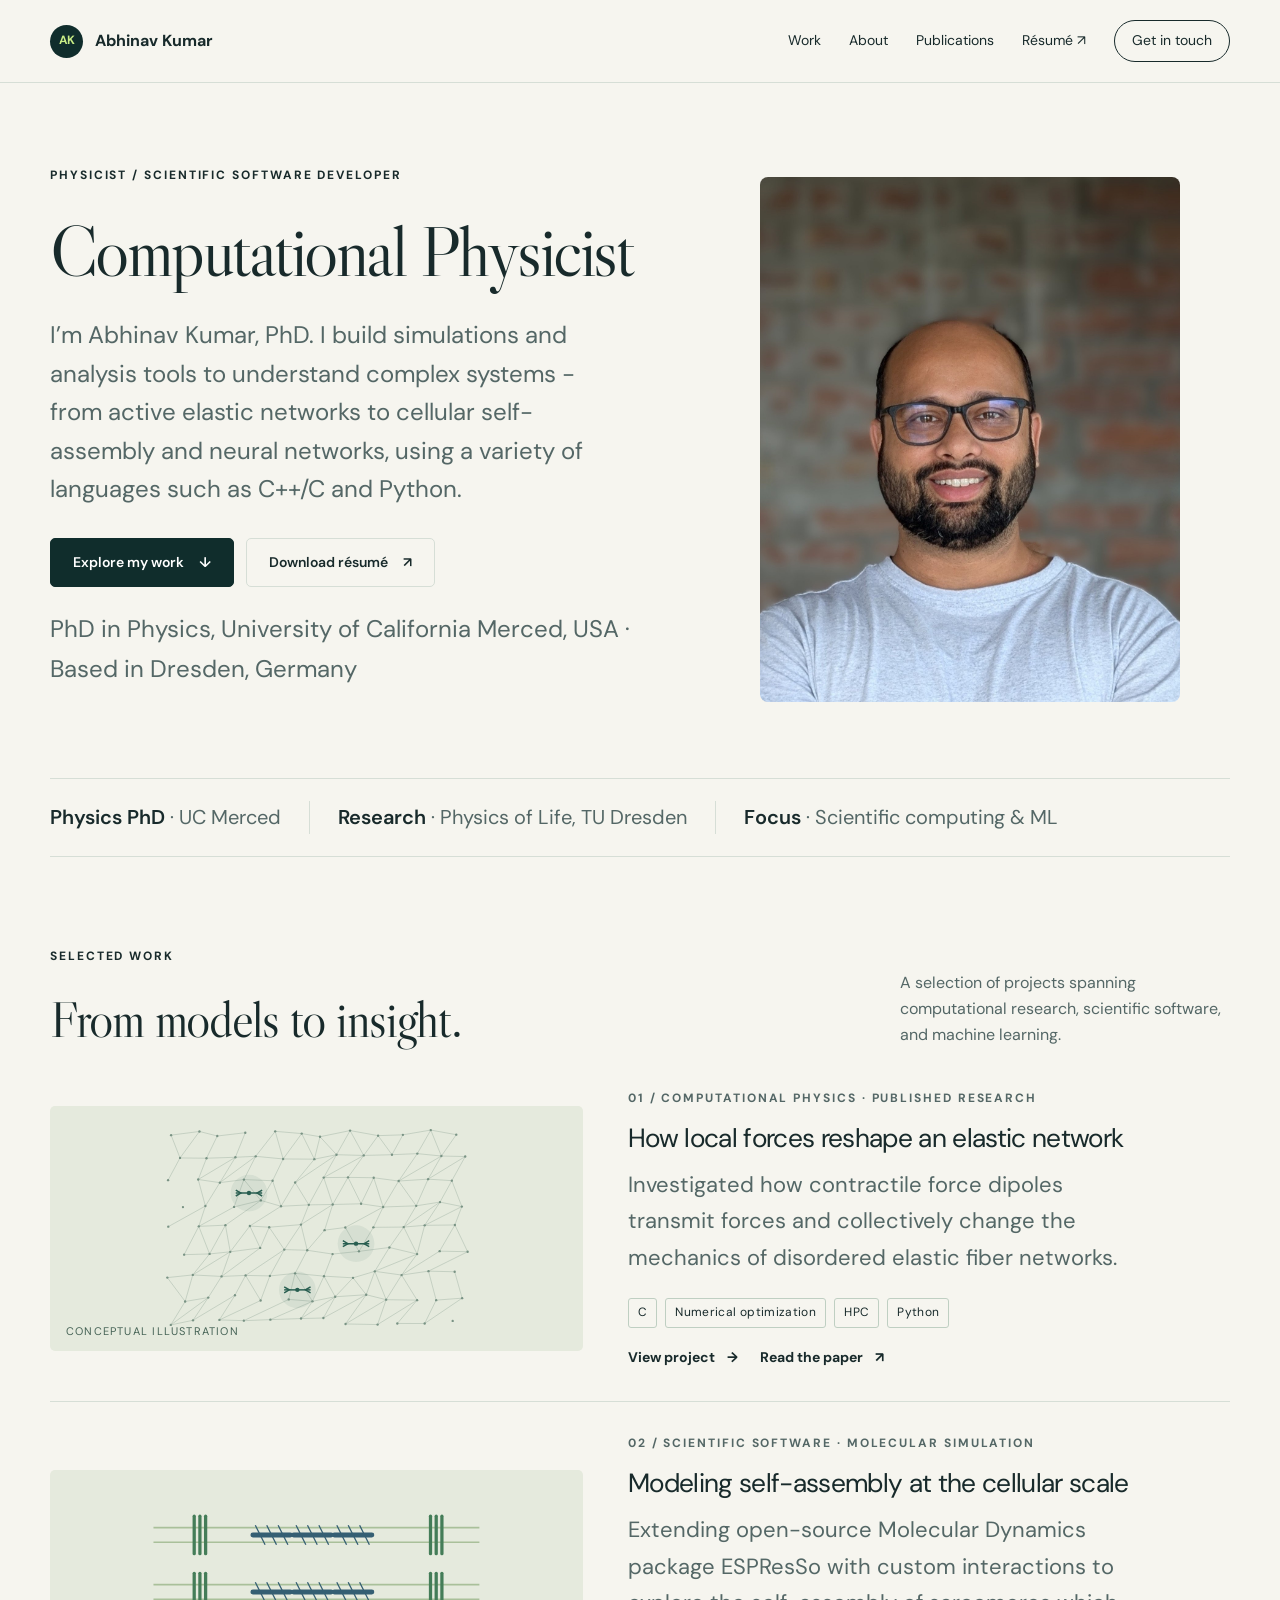
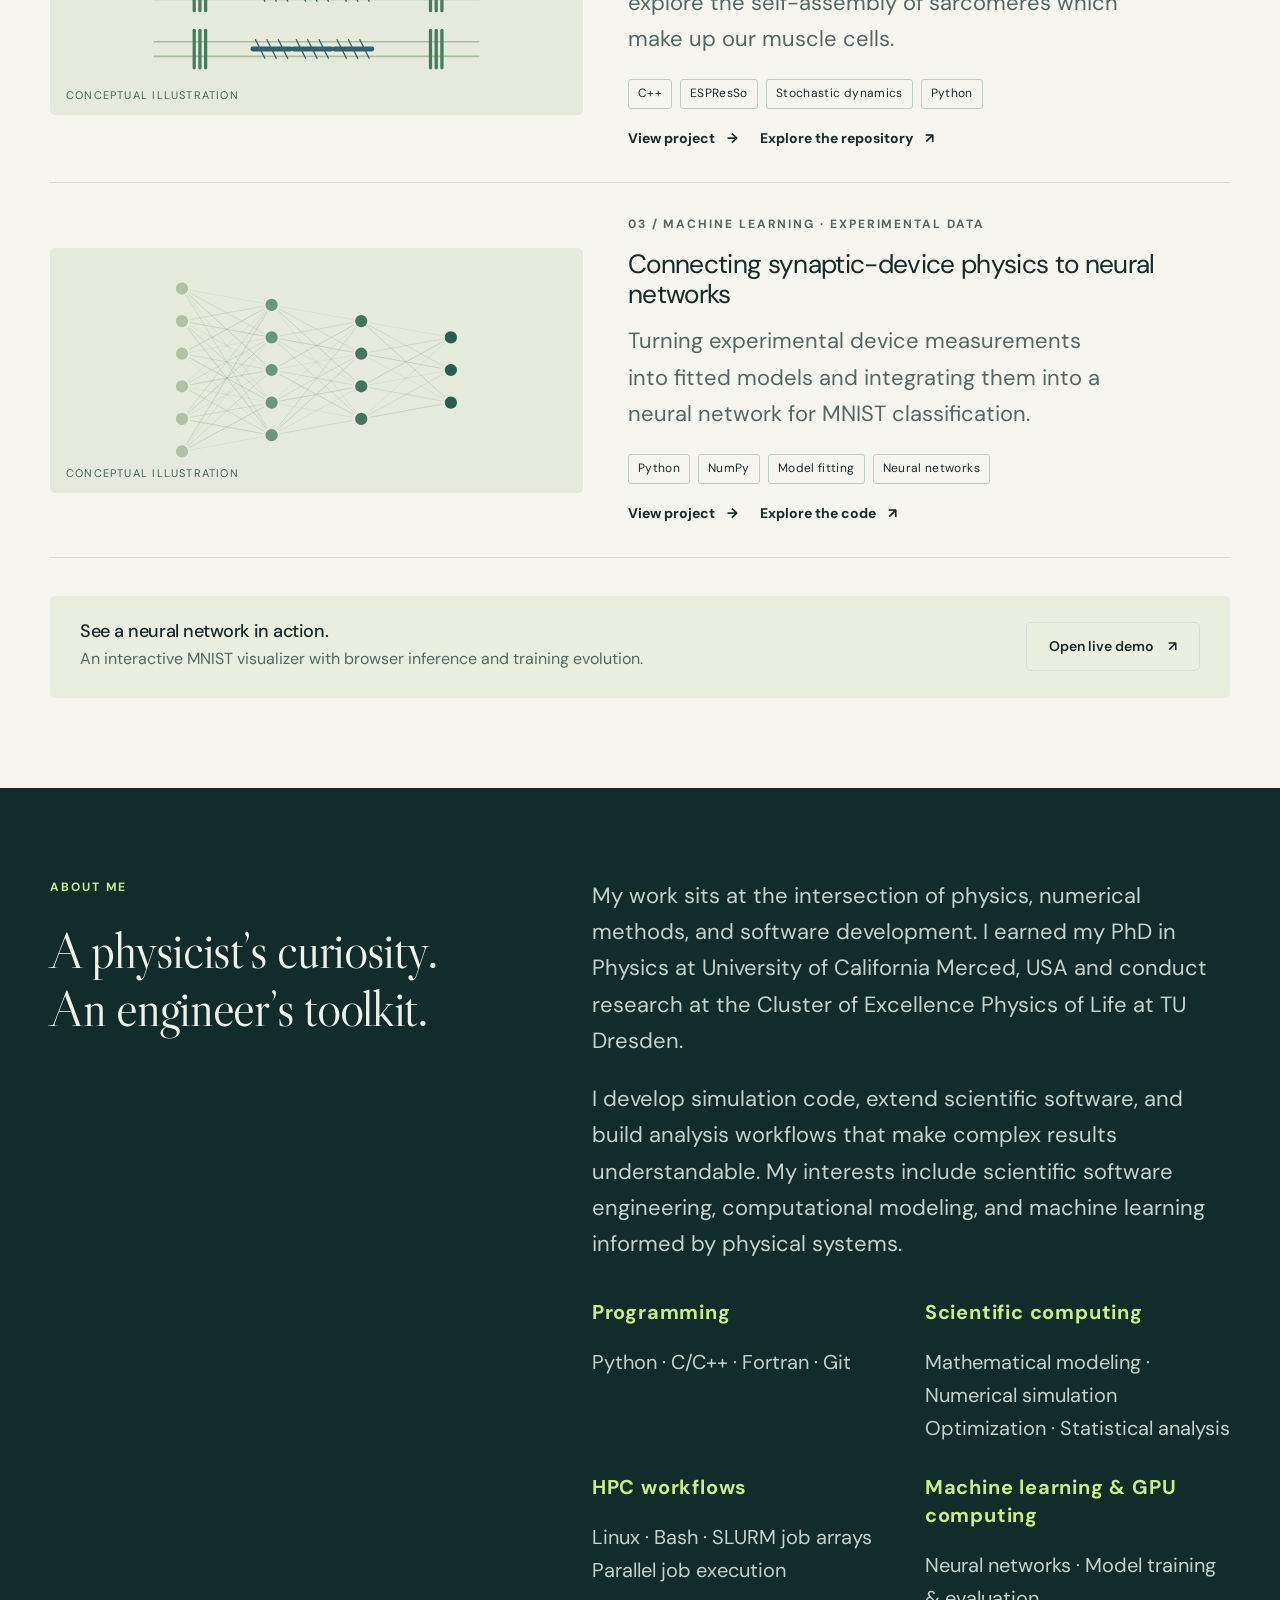
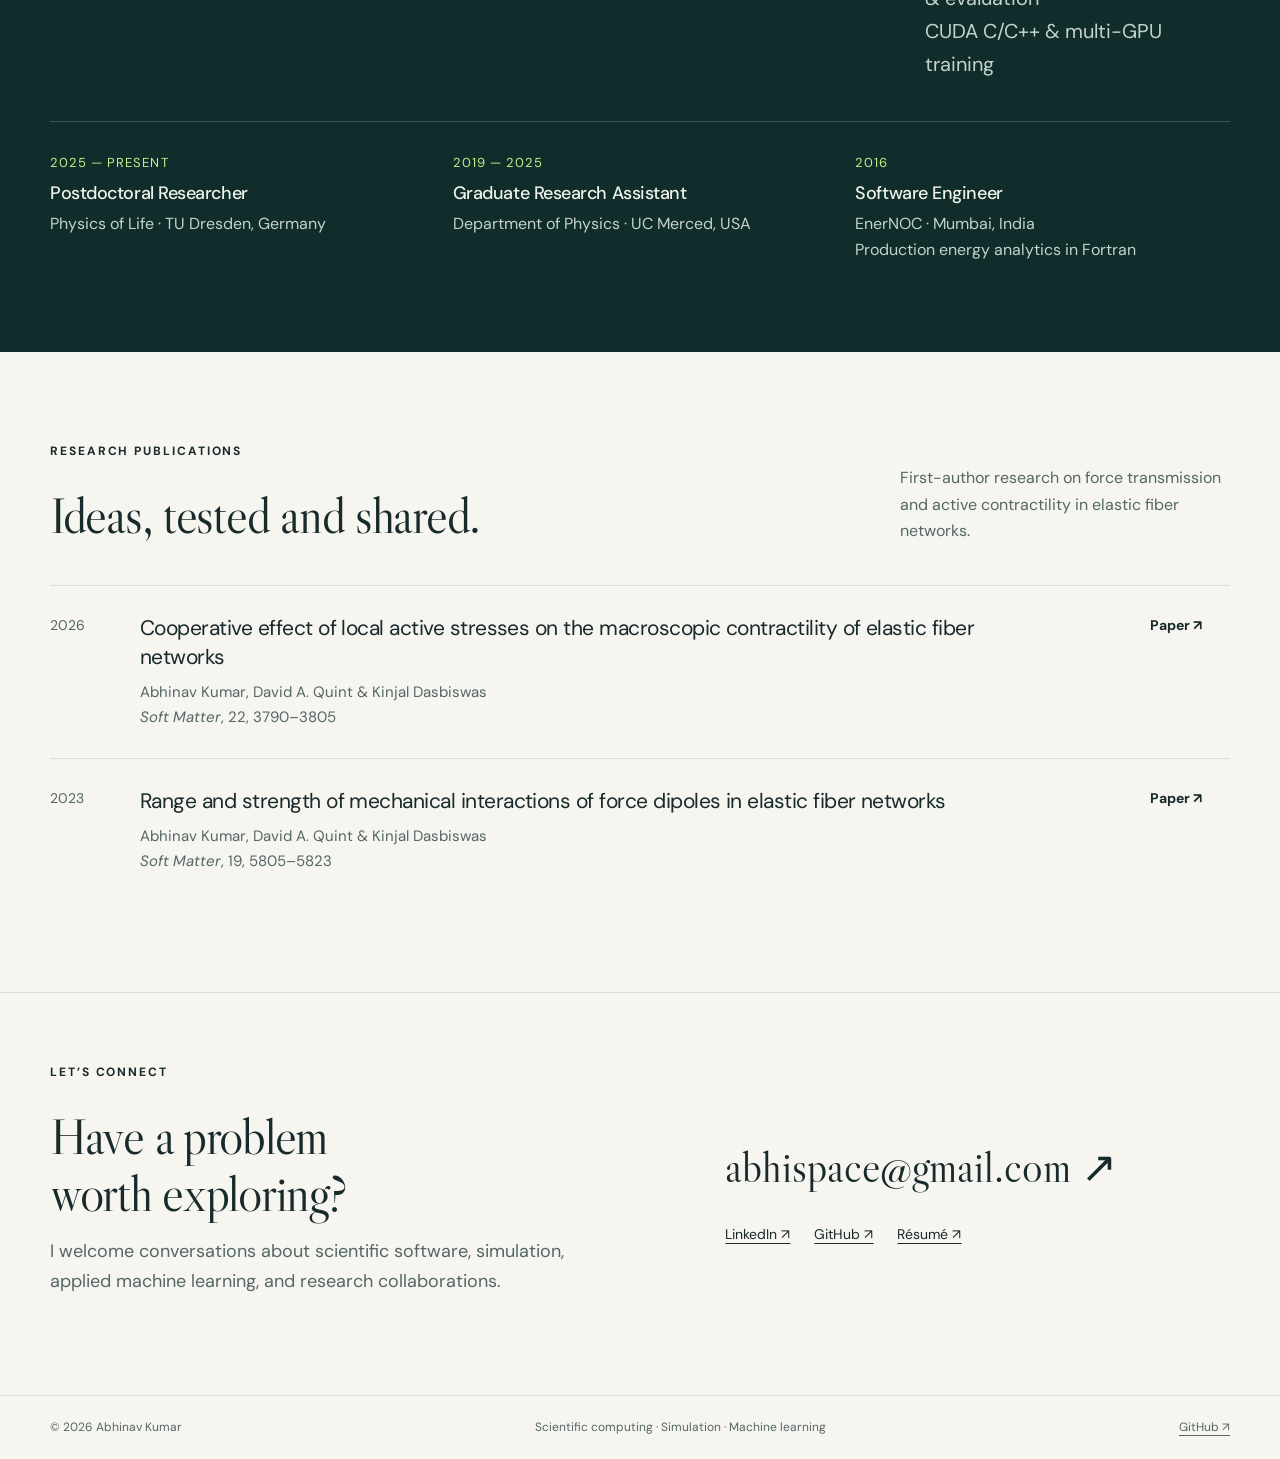
==== commit 90f703f4: "Update project descriptions in index.html" ====
--- a/index.html
+++ b/index.html
@@ -441,7 +441,7 @@
               <div class="project-content">
                 <span class="eyebrow">01 / Computational physics · Published research</span>
                 <h3>How local forces reshape an elastic network</h3>
-                <p>Studying how microscopic contractile units transmit forces and collectively change the mechanics of disordered fiber networks.</p>
+                <p>Investigated how contractile force dipoles transmit forces and collectively change the mechanics of disordered elastic fiber networks.</p>
                 <ul class="tags">
                   <li>C</li>
                   <li>Numerical optimization</li>
@@ -525,7 +525,7 @@
               <div class="project-content">
                 <span class="eyebrow">02 / Scientific software · Molecular simulation</span>
                 <h3>Modeling self-assembly at the cellular scale</h3>
-                <p>Extending ESPResSo with custom interactions to explore the organization of myosin, Z-disc components, and actin.</p>
+                <p>Extending open-source Molecular Dynamics package ESPResSo with custom interactions to explore the self-assembly of sarcomeres which make up our muscle cells.</p>
                 <ul class="tags">
                   <li>C++</li>
                   <li>ESPResSo</li>
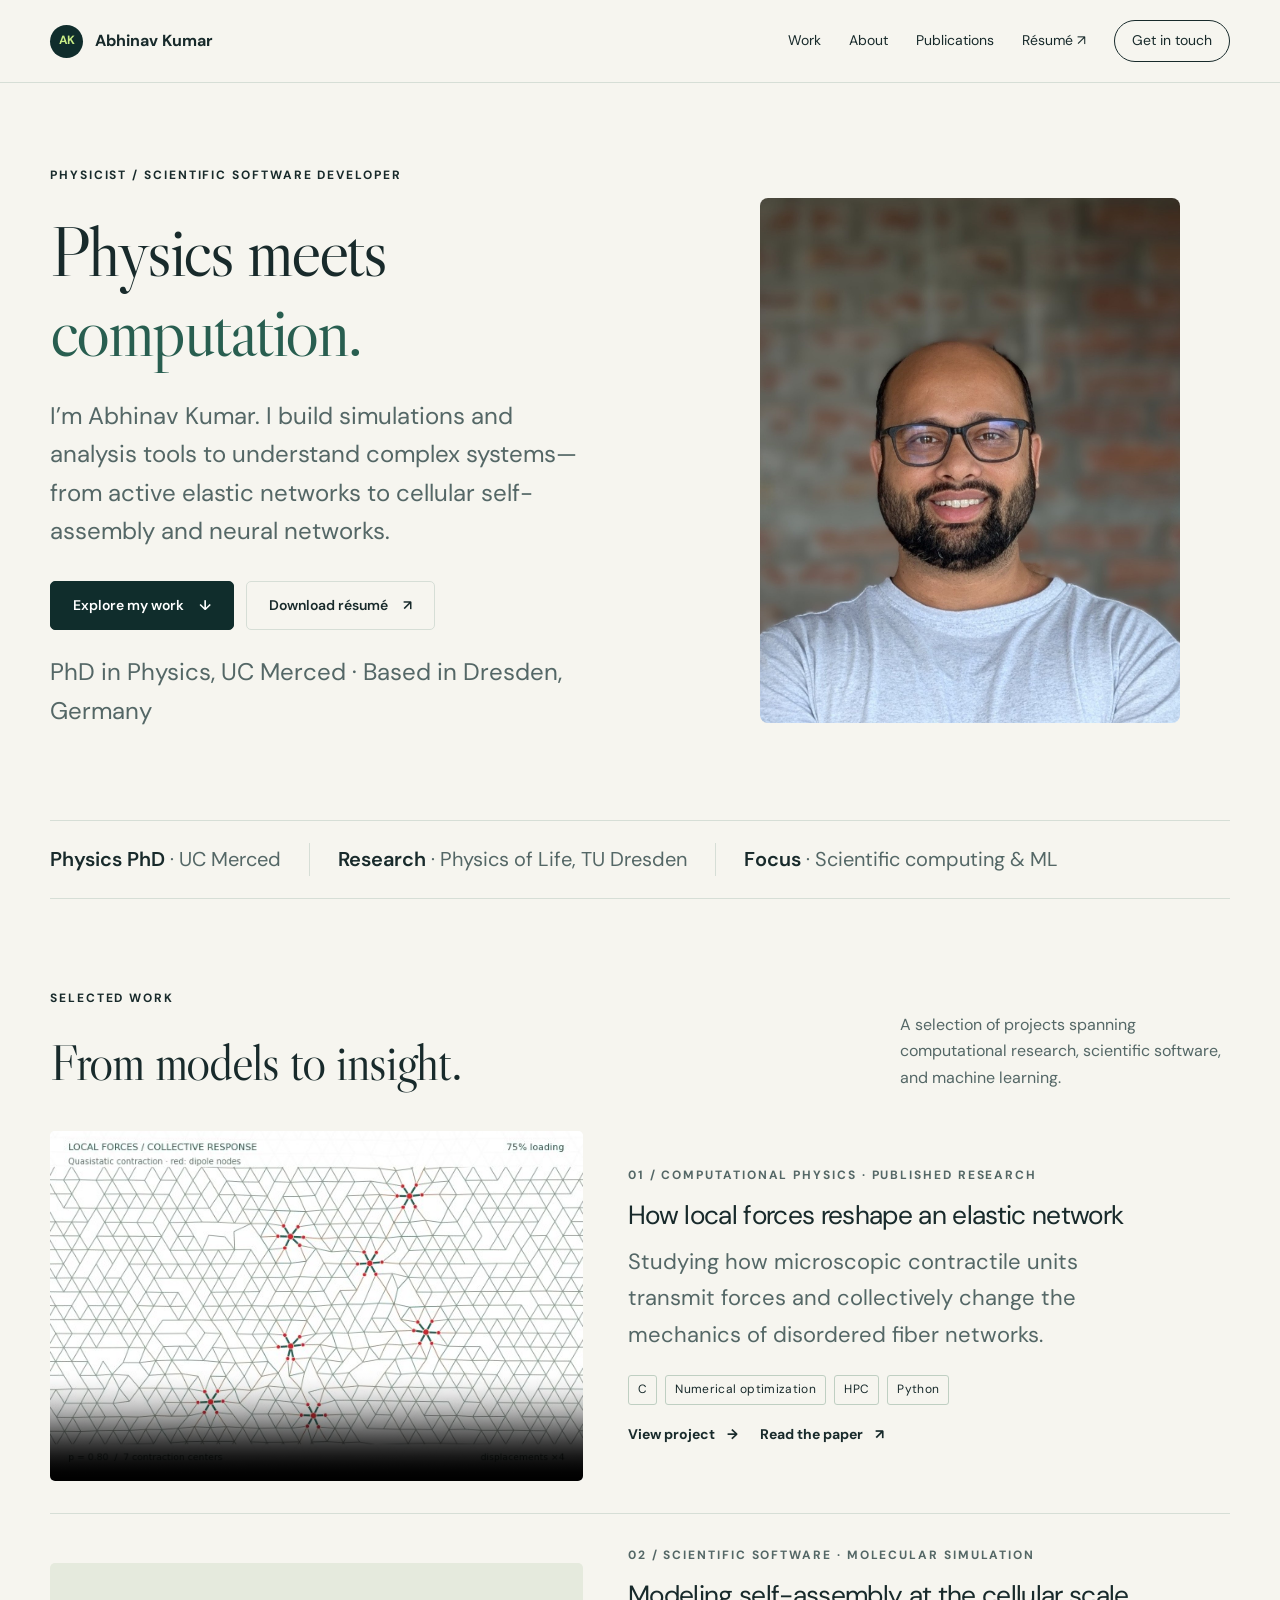
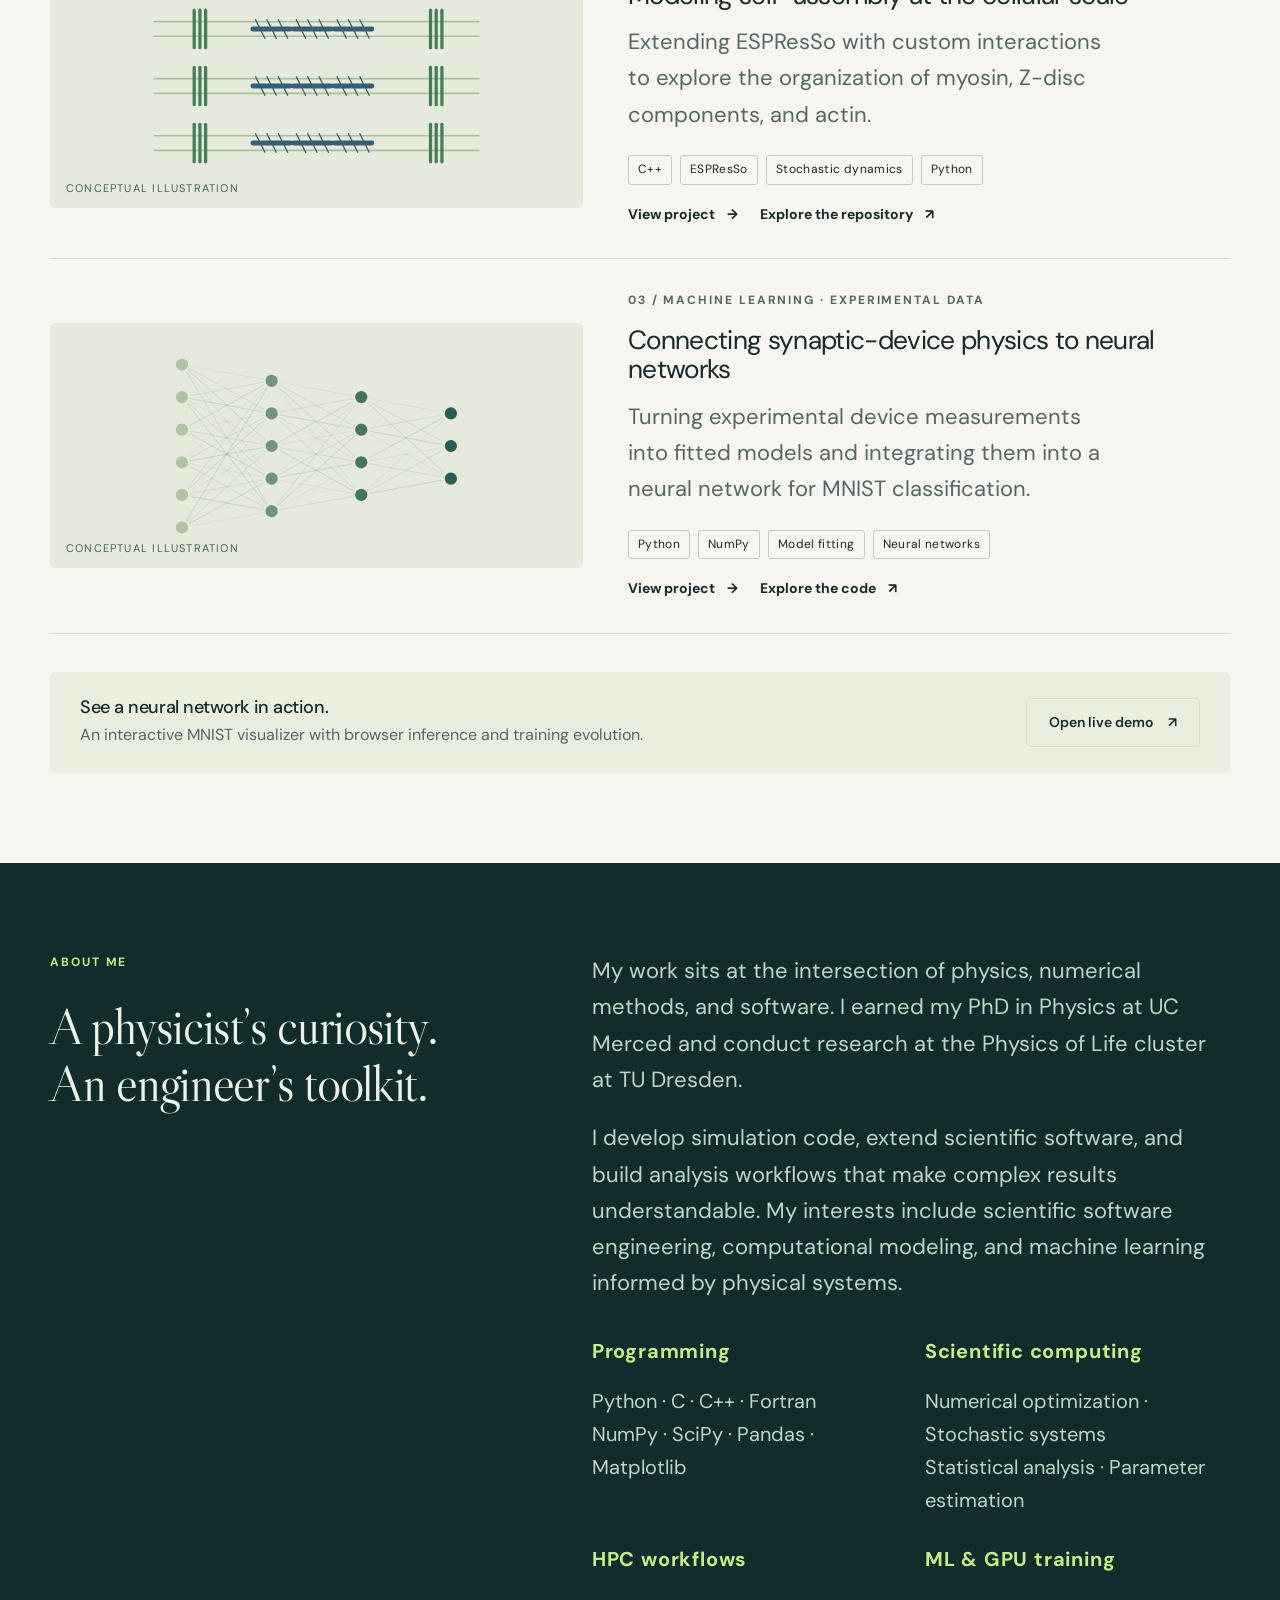
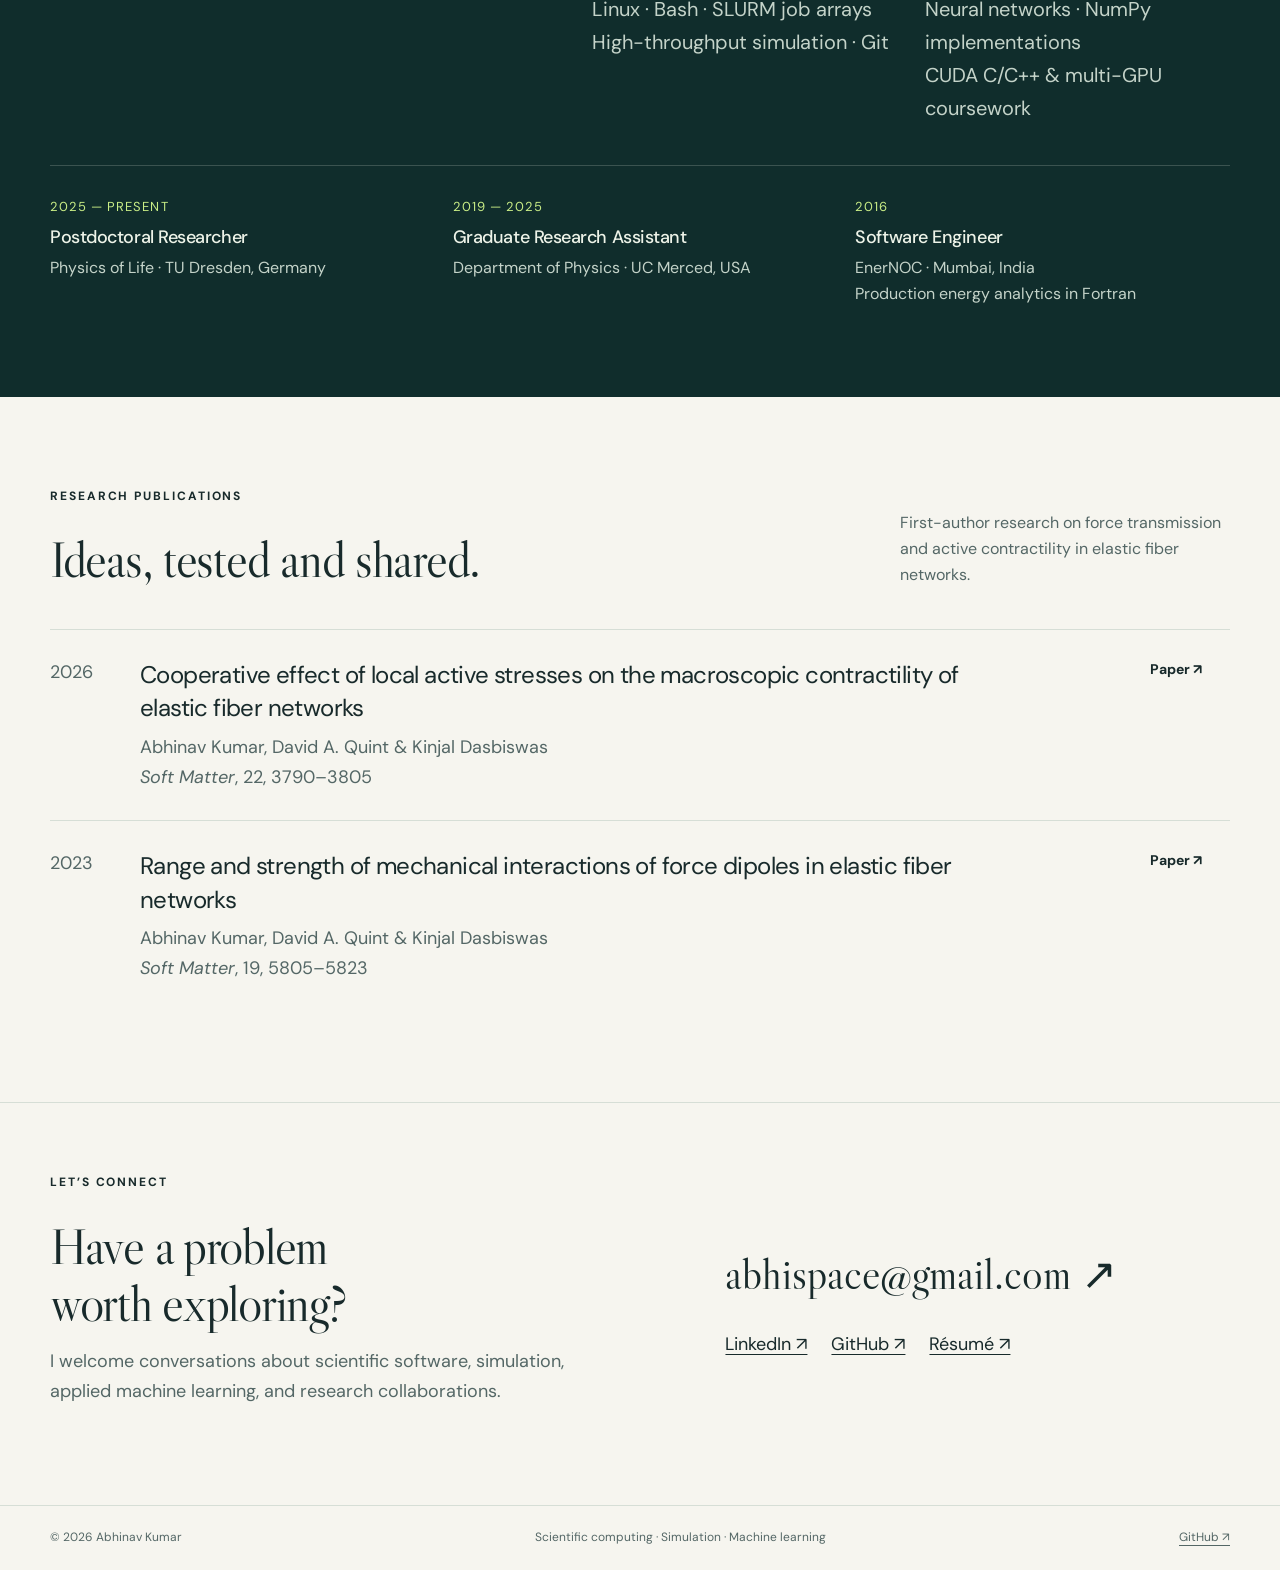
==== commit 493d6c85: "Add files via upload" ====
--- a/index.html
+++ b/index.html
@@ -39,6 +39,10 @@
         }
       }
     </style>
+  <style id="network-video-styles">
+  .project-media:has(.network-video) { background:#fff; }
+  .project-media .network-video { display:block; width:100%; height:auto; }
+</style>
   </head>
   <body>
     <a class="skip" href="#main">Skip to content</a>
@@ -62,16 +66,17 @@
         <div class="hero">
           <div>
             <span class="eyebrow">Physicist / Scientific software developer</span>
-            <h1>Computational Physicist<br>
+            <h1>Physics meets<br>
+              <span>computation.</span>
             </h1>
-            <p class="intro">I’m Abhinav Kumar, PhD. I build simulations and analysis tools to understand complex systems - from active elastic networks to cellular self-assembly and neural networks, using a variety of languages such as C++/C and Python.</p>
+            <p class="intro">I’m Abhinav Kumar. I build simulations and analysis tools to understand complex systems—from active elastic networks to cellular self-assembly and neural networks.</p>
             <div class="buttons">
               <a class="button primary" href="#work">Explore my work <span aria-hidden="true">↓</span>
               </a>
               <a class="button" href="resume.pdf" download="Abhinav-Kumar-Resume.pdf">Download résumé <span aria-hidden="true">↗</span>
               </a>
             </div>
-            <p class="hero-note">PhD in Physics, University of California Merced, USA · Based in Dresden, Germany</p>
+            <p class="hero-note">PhD in Physics, UC Merced · Based in Dresden, Germany</p>
           </div>
           <figure class="profile-photo">
             <img src="profile.jpg" alt="Abhinav Kumar" width="420" height="525" decoding="async" fetchpriority="high">
@@ -98,350 +103,17 @@
           <div class="project-list">
             <article class="project">
               <div class="project-media">
-                <svg xmlns="http://www.w3.org/2000/svg" viewBox="0 0 460 300" role="img" aria-label="Illustration of a disordered elastic network with local force dipoles">
-                  <path d="M31.8 22.0L70.5 17.0" stroke="#799384" stroke-width=".9" opacity="0.45"/>
-                  <path d="M31.8 22.0L44.0 53.1" stroke="#799384" stroke-width=".9" opacity="0.45"/>
-                  <path d="M70.5 17.0L94.8 23.2" stroke="#799384" stroke-width=".9" opacity="0.45"/>
-                  <path d="M70.5 17.0L44.0 53.1" stroke="#799384" stroke-width=".9" opacity="0.45"/>
-                  <path d="M94.8 23.2L133.0 18.7" stroke="#799384" stroke-width=".9" opacity="0.45"/>
-                  <path d="M94.8 23.2L80.1 53.5" stroke="#799384" stroke-width=".9" opacity="0.45"/>
-                  <path d="M133.0 18.7L119.5 52.2" stroke="#799384" stroke-width=".9" opacity="0.45"/>
-                  <path d="M173.8 16.8L209.9 19.9" stroke="#799384" stroke-width=".9" opacity="0.45"/>
-                  <path d="M173.8 16.8L184.6 54.5" stroke="#799384" stroke-width=".9" opacity="0.45"/>
-                  <path d="M173.8 16.8L147.2 50.9" stroke="#799384" stroke-width=".9" opacity="0.45"/>
-                  <path d="M209.9 19.9L234.9 24.2" stroke="#799384" stroke-width=".9" opacity="0.45"/>
-                  <path d="M209.9 19.9L227.2 54.8" stroke="#799384" stroke-width=".9" opacity="0.45"/>
-                  <path d="M209.9 19.9L184.6 54.5" stroke="#799384" stroke-width=".9" opacity="0.45"/>
-                  <path d="M234.9 24.2L275.9 15.8" stroke="#799384" stroke-width=".9" opacity="0.45"/>
-                  <path d="M234.9 24.2L257.4 48.7" stroke="#799384" stroke-width=".9" opacity="0.45"/>
-                  <path d="M234.9 24.2L227.2 54.8" stroke="#799384" stroke-width=".9" opacity="0.45"/>
-                  <path d="M275.9 15.8L314.1 22.7" stroke="#799384" stroke-width=".9" opacity="0.45"/>
-                  <path d="M275.9 15.8L294.5 49.7" stroke="#799384" stroke-width=".9" opacity="0.45"/>
-                  <path d="M275.9 15.8L257.4 48.7" stroke="#799384" stroke-width=".9" opacity="0.45"/>
-                  <path d="M314.1 22.7L347.9 21.6" stroke="#799384" stroke-width=".9" opacity="0.45"/>
-                  <path d="M314.1 22.7L333.0 48.7" stroke="#799384" stroke-width=".9" opacity="0.45"/>
-                  <path d="M314.1 22.7L294.5 49.7" stroke="#799384" stroke-width=".9" opacity="0.45"/>
-                  <path d="M347.9 21.6L385.9 15.1" stroke="#799384" stroke-width=".9" opacity="0.45"/>
-                  <path d="M347.9 21.6L333.0 48.7" stroke="#799384" stroke-width=".9" opacity="0.45"/>
-                  <path d="M385.9 15.1L420.7 21.4" stroke="#799384" stroke-width=".9" opacity="0.45"/>
-                  <path d="M385.9 15.1L400.4 50.5" stroke="#799384" stroke-width=".9" opacity="0.45"/>
-                  <path d="M385.9 15.1L367.6 47.2" stroke="#799384" stroke-width=".9" opacity="0.45"/>
-                  <path d="M420.7 21.4L400.4 50.5" stroke="#799384" stroke-width=".9" opacity="0.45"/>
-                  <path d="M44.0 53.1L80.1 53.5" stroke="#799384" stroke-width=".9" opacity="0.45"/>
-                  <path d="M44.0 53.1L27.7 83.4" stroke="#799384" stroke-width=".9" opacity="0.45"/>
-                  <path d="M80.1 53.5L119.5 52.2" stroke="#799384" stroke-width=".9" opacity="0.45"/>
-                  <path d="M80.1 53.5L68.8 82.5" stroke="#799384" stroke-width=".9" opacity="0.45"/>
-                  <path d="M119.5 52.2L147.2 50.9" stroke="#799384" stroke-width=".9" opacity="0.45"/>
-                  <path d="M119.5 52.2L98.3 86.8" stroke="#799384" stroke-width=".9" opacity="0.45"/>
-                  <path d="M119.5 52.2L68.8 82.5" stroke="#799384" stroke-width=".9" opacity="0.45"/>
-                  <path d="M147.2 50.9L184.6 54.5" stroke="#799384" stroke-width=".9" opacity="0.45"/>
-                  <path d="M147.2 50.9L131.1 82.6" stroke="#799384" stroke-width=".9" opacity="0.45"/>
-                  <path d="M147.2 50.9L98.3 86.8" stroke="#799384" stroke-width=".9" opacity="0.45"/>
-                  <path d="M184.6 54.5L227.2 54.8" stroke="#799384" stroke-width=".9" opacity="0.45"/>
-                  <path d="M184.6 54.5L170.2 84.2" stroke="#799384" stroke-width=".9" opacity="0.45"/>
-                  <path d="M227.2 54.8L257.4 48.7" stroke="#799384" stroke-width=".9" opacity="0.45"/>
-                  <path d="M227.2 54.8L201.0 86.6" stroke="#799384" stroke-width=".9" opacity="0.45"/>
-                  <path d="M257.4 48.7L294.5 49.7" stroke="#799384" stroke-width=".9" opacity="0.45"/>
-                  <path d="M257.4 48.7L239.9 79.9" stroke="#799384" stroke-width=".9" opacity="0.45"/>
-                  <path d="M257.4 48.7L201.0 86.6" stroke="#799384" stroke-width=".9" opacity="0.45"/>
-                  <path d="M294.5 49.7L333.0 48.7" stroke="#799384" stroke-width=".9" opacity="0.45"/>
-                  <path d="M294.5 49.7L273.1 79.6" stroke="#799384" stroke-width=".9" opacity="0.45"/>
-                  <path d="M294.5 49.7L239.9 79.9" stroke="#799384" stroke-width=".9" opacity="0.45"/>
-                  <path d="M333.0 48.7L367.6 47.2" stroke="#799384" stroke-width=".9" opacity="0.45"/>
-                  <path d="M367.6 47.2L400.4 50.5" stroke="#799384" stroke-width=".9" opacity="0.45"/>
-                  <path d="M367.6 47.2L342.1 84.6" stroke="#799384" stroke-width=".9" opacity="0.45"/>
-                  <path d="M400.4 50.5L432.9 51.2" stroke="#799384" stroke-width=".9" opacity="0.45"/>
-                  <path d="M400.4 50.5L382.3 82.0" stroke="#799384" stroke-width=".9" opacity="0.45"/>
-                  <path d="M400.4 50.5L342.1 84.6" stroke="#799384" stroke-width=".9" opacity="0.45"/>
-                  <path d="M432.9 51.2L414.6 84.1" stroke="#799384" stroke-width=".9" opacity="0.45"/>
-                  <path d="M432.9 51.2L382.3 82.0" stroke="#799384" stroke-width=".9" opacity="0.45"/>
-                  <path d="M68.8 82.5L98.3 86.8" stroke="#799384" stroke-width=".9" opacity="0.45"/>
-                  <path d="M68.8 82.5L78.6 118.7" stroke="#799384" stroke-width=".9" opacity="0.45"/>
-                  <path d="M98.3 86.8L131.1 82.6" stroke="#799384" stroke-width=".9" opacity="0.45"/>
-                  <path d="M98.3 86.8L78.6 118.7" stroke="#799384" stroke-width=".9" opacity="0.45"/>
-                  <path d="M131.1 82.6L170.2 84.2" stroke="#799384" stroke-width=".9" opacity="0.45"/>
-                  <path d="M131.1 82.6L154.2 111.0" stroke="#799384" stroke-width=".9" opacity="0.45"/>
-                  <path d="M131.1 82.6L117.7 119.9" stroke="#799384" stroke-width=".9" opacity="0.45"/>
-                  <path d="M170.2 84.2L181.7 119.0" stroke="#799384" stroke-width=".9" opacity="0.45"/>
-                  <path d="M170.2 84.2L154.2 111.0" stroke="#799384" stroke-width=".9" opacity="0.45"/>
-                  <path d="M201.0 86.6L219.6 117.1" stroke="#799384" stroke-width=".9" opacity="0.45"/>
-                  <path d="M201.0 86.6L181.7 119.0" stroke="#799384" stroke-width=".9" opacity="0.45"/>
-                  <path d="M239.9 79.9L273.1 79.6" stroke="#799384" stroke-width=".9" opacity="0.45"/>
-                  <path d="M239.9 79.9L252.2 116.6" stroke="#799384" stroke-width=".9" opacity="0.45"/>
-                  <path d="M239.9 79.9L219.6 117.1" stroke="#799384" stroke-width=".9" opacity="0.45"/>
-                  <path d="M273.1 79.6L308.1 80.1" stroke="#799384" stroke-width=".9" opacity="0.45"/>
-                  <path d="M273.1 79.6L290.9 115.6" stroke="#799384" stroke-width=".9" opacity="0.45"/>
-                  <path d="M273.1 79.6L252.2 116.6" stroke="#799384" stroke-width=".9" opacity="0.45"/>
-                  <path d="M308.1 80.1L342.1 84.6" stroke="#799384" stroke-width=".9" opacity="0.45"/>
-                  <path d="M308.1 80.1L321.0 120.0" stroke="#799384" stroke-width=".9" opacity="0.45"/>
-                  <path d="M308.1 80.1L290.9 115.6" stroke="#799384" stroke-width=".9" opacity="0.45"/>
-                  <path d="M342.1 84.6L382.3 82.0" stroke="#799384" stroke-width=".9" opacity="0.45"/>
-                  <path d="M342.1 84.6L366.1 118.4" stroke="#799384" stroke-width=".9" opacity="0.45"/>
-                  <path d="M342.1 84.6L321.0 120.0" stroke="#799384" stroke-width=".9" opacity="0.45"/>
-                  <path d="M382.3 82.0L414.6 84.1" stroke="#799384" stroke-width=".9" opacity="0.45"/>
-                  <path d="M382.3 82.0L366.1 118.4" stroke="#799384" stroke-width=".9" opacity="0.45"/>
-                  <path d="M414.6 84.1L428.3 119.4" stroke="#799384" stroke-width=".9" opacity="0.45"/>
-                  <path d="M414.6 84.1L398.5 113.3" stroke="#799384" stroke-width=".9" opacity="0.45"/>
-                  <path d="M78.6 118.7L69.6 146.4" stroke="#799384" stroke-width=".9" opacity="0.45"/>
-                  <path d="M78.6 118.7L28.0 146.8" stroke="#799384" stroke-width=".9" opacity="0.45"/>
-                  <path d="M117.7 119.9L154.2 111.0" stroke="#799384" stroke-width=".9" opacity="0.45"/>
-                  <path d="M117.7 119.9L69.6 146.4" stroke="#799384" stroke-width=".9" opacity="0.45"/>
-                  <path d="M154.2 111.0L181.7 119.0" stroke="#799384" stroke-width=".9" opacity="0.45"/>
-                  <path d="M154.2 111.0L105.9 144.8" stroke="#799384" stroke-width=".9" opacity="0.45"/>
-                  <path d="M181.7 119.0L219.6 117.1" stroke="#799384" stroke-width=".9" opacity="0.45"/>
-                  <path d="M181.7 119.0L139.2 145.9" stroke="#799384" stroke-width=".9" opacity="0.45"/>
-                  <path d="M219.6 117.1L252.2 116.6" stroke="#799384" stroke-width=".9" opacity="0.45"/>
-                  <path d="M219.6 117.1L208.9 144.0" stroke="#799384" stroke-width=".9" opacity="0.45"/>
-                  <path d="M252.2 116.6L290.9 115.6" stroke="#799384" stroke-width=".9" opacity="0.45"/>
-                  <path d="M252.2 116.6L241.1 151.6" stroke="#799384" stroke-width=".9" opacity="0.45"/>
-                  <path d="M252.2 116.6L208.9 144.0" stroke="#799384" stroke-width=".9" opacity="0.45"/>
-                  <path d="M290.9 115.6L321.0 120.0" stroke="#799384" stroke-width=".9" opacity="0.45"/>
-                  <path d="M321.0 120.0L366.1 118.4" stroke="#799384" stroke-width=".9" opacity="0.45"/>
-                  <path d="M321.0 120.0L307.7 147.7" stroke="#799384" stroke-width=".9" opacity="0.45"/>
-                  <path d="M321.0 120.0L269.4 147.9" stroke="#799384" stroke-width=".9" opacity="0.45"/>
-                  <path d="M366.1 118.4L398.5 113.3" stroke="#799384" stroke-width=".9" opacity="0.45"/>
-                  <path d="M366.1 118.4L349.0 147.4" stroke="#799384" stroke-width=".9" opacity="0.45"/>
-                  <path d="M398.5 113.3L428.3 119.4" stroke="#799384" stroke-width=".9" opacity="0.45"/>
-                  <path d="M398.5 113.3L377.6 145.0" stroke="#799384" stroke-width=".9" opacity="0.45"/>
-                  <path d="M398.5 113.3L349.0 147.4" stroke="#799384" stroke-width=".9" opacity="0.45"/>
-                  <path d="M428.3 119.4L418.8 144.5" stroke="#799384" stroke-width=".9" opacity="0.45"/>
-                  <path d="M428.3 119.4L377.6 145.0" stroke="#799384" stroke-width=".9" opacity="0.45"/>
-                  <path d="M69.6 146.4L105.9 144.8" stroke="#799384" stroke-width=".9" opacity="0.45"/>
-                  <path d="M69.6 146.4L84.3 184.0" stroke="#799384" stroke-width=".9" opacity="0.45"/>
-                  <path d="M69.6 146.4L49.6 185.0" stroke="#799384" stroke-width=".9" opacity="0.45"/>
-                  <path d="M105.9 144.8L112.5 181.1" stroke="#799384" stroke-width=".9" opacity="0.45"/>
-                  <path d="M105.9 144.8L84.3 184.0" stroke="#799384" stroke-width=".9" opacity="0.45"/>
-                  <path d="M139.2 145.9L165.6 147.6" stroke="#799384" stroke-width=".9" opacity="0.45"/>
-                  <path d="M139.2 145.9L153.3 175.8" stroke="#799384" stroke-width=".9" opacity="0.45"/>
-                  <path d="M139.2 145.9L112.5 181.1" stroke="#799384" stroke-width=".9" opacity="0.45"/>
-                  <path d="M165.6 147.6L208.9 144.0" stroke="#799384" stroke-width=".9" opacity="0.45"/>
-                  <path d="M165.6 147.6L186.2 178.1" stroke="#799384" stroke-width=".9" opacity="0.45"/>
-                  <path d="M165.6 147.6L153.3 175.8" stroke="#799384" stroke-width=".9" opacity="0.45"/>
-                  <path d="M208.9 144.0L217.5 179.0" stroke="#799384" stroke-width=".9" opacity="0.45"/>
-                  <path d="M208.9 144.0L186.2 178.1" stroke="#799384" stroke-width=".9" opacity="0.45"/>
-                  <path d="M241.1 151.6L269.4 147.9" stroke="#799384" stroke-width=".9" opacity="0.45"/>
-                  <path d="M241.1 151.6L217.5 179.0" stroke="#799384" stroke-width=".9" opacity="0.45"/>
-                  <path d="M269.4 147.9L288.0 180.5" stroke="#799384" stroke-width=".9" opacity="0.45"/>
-                  <path d="M307.7 147.7L349.0 147.4" stroke="#799384" stroke-width=".9" opacity="0.45"/>
-                  <path d="M307.7 147.7L288.0 180.5" stroke="#799384" stroke-width=".9" opacity="0.45"/>
-                  <path d="M349.0 147.4L377.6 145.0" stroke="#799384" stroke-width=".9" opacity="0.45"/>
-                  <path d="M349.0 147.4L367.3 184.2" stroke="#799384" stroke-width=".9" opacity="0.45"/>
-                  <path d="M349.0 147.4L329.5 175.2" stroke="#799384" stroke-width=".9" opacity="0.45"/>
-                  <path d="M377.6 145.0L418.8 144.5" stroke="#799384" stroke-width=".9" opacity="0.45"/>
-                  <path d="M377.6 145.0L367.3 184.2" stroke="#799384" stroke-width=".9" opacity="0.45"/>
-                  <path d="M418.8 144.5L436.2 181.0" stroke="#799384" stroke-width=".9" opacity="0.45"/>
-                  <path d="M418.8 144.5L398.0 180.2" stroke="#799384" stroke-width=".9" opacity="0.45"/>
-                  <path d="M49.6 185.0L84.3 184.0" stroke="#799384" stroke-width=".9" opacity="0.45"/>
-                  <path d="M84.3 184.0L112.5 181.1" stroke="#799384" stroke-width=".9" opacity="0.45"/>
-                  <path d="M84.3 184.0L61.4 212.6" stroke="#799384" stroke-width=".9" opacity="0.45"/>
-                  <path d="M112.5 181.1L153.3 175.8" stroke="#799384" stroke-width=".9" opacity="0.45"/>
-                  <path d="M112.5 181.1L100.6 214.7" stroke="#799384" stroke-width=".9" opacity="0.45"/>
-                  <path d="M112.5 181.1L61.4 212.6" stroke="#799384" stroke-width=".9" opacity="0.45"/>
-                  <path d="M153.3 175.8L100.6 214.7" stroke="#799384" stroke-width=".9" opacity="0.45"/>
-                  <path d="M186.2 178.1L217.5 179.0" stroke="#799384" stroke-width=".9" opacity="0.45"/>
-                  <path d="M186.2 178.1L166.5 214.0" stroke="#799384" stroke-width=".9" opacity="0.45"/>
-                  <path d="M186.2 178.1L133.4 213.3" stroke="#799384" stroke-width=".9" opacity="0.45"/>
-                  <path d="M217.5 179.0L252.0 184.2" stroke="#799384" stroke-width=".9" opacity="0.45"/>
-                  <path d="M217.5 179.0L200.9 210.5" stroke="#799384" stroke-width=".9" opacity="0.45"/>
-                  <path d="M252.0 184.2L288.0 180.5" stroke="#799384" stroke-width=".9" opacity="0.45"/>
-                  <path d="M252.0 184.2L240.3 214.3" stroke="#799384" stroke-width=".9" opacity="0.45"/>
-                  <path d="M288.0 180.5L329.5 175.2" stroke="#799384" stroke-width=".9" opacity="0.45"/>
-                  <path d="M329.5 175.2L367.3 184.2" stroke="#799384" stroke-width=".9" opacity="0.45"/>
-                  <path d="M329.5 175.2L309.6 207.7" stroke="#799384" stroke-width=".9" opacity="0.45"/>
-                  <path d="M367.3 184.2L346.1 212.8" stroke="#799384" stroke-width=".9" opacity="0.45"/>
-                  <path d="M367.3 184.2L309.6 207.7" stroke="#799384" stroke-width=".9" opacity="0.45"/>
-                  <path d="M398.0 180.2L436.2 181.0" stroke="#799384" stroke-width=".9" opacity="0.45"/>
-                  <path d="M398.0 180.2L346.1 212.8" stroke="#799384" stroke-width=".9" opacity="0.45"/>
-                  <path d="M436.2 181.0L382.8 207.5" stroke="#799384" stroke-width=".9" opacity="0.45"/>
-                  <path d="M26.7 216.3L61.4 212.6" stroke="#799384" stroke-width=".9" opacity="0.45"/>
-                  <path d="M26.7 216.3L51.0 248.8" stroke="#799384" stroke-width=".9" opacity="0.45"/>
-                  <path d="M61.4 212.6L100.6 214.7" stroke="#799384" stroke-width=".9" opacity="0.45"/>
-                  <path d="M61.4 212.6L51.0 248.8" stroke="#799384" stroke-width=".9" opacity="0.45"/>
-                  <path d="M100.6 214.7L133.4 213.3" stroke="#799384" stroke-width=".9" opacity="0.45"/>
-                  <path d="M100.6 214.7L82.5 243.5" stroke="#799384" stroke-width=".9" opacity="0.45"/>
-                  <path d="M133.4 213.3L166.5 214.0" stroke="#799384" stroke-width=".9" opacity="0.45"/>
-                  <path d="M133.4 213.3L153.9 247.5" stroke="#799384" stroke-width=".9" opacity="0.45"/>
-                  <path d="M133.4 213.3L118.9 240.3" stroke="#799384" stroke-width=".9" opacity="0.45"/>
-                  <path d="M166.5 214.0L200.9 210.5" stroke="#799384" stroke-width=".9" opacity="0.45"/>
-                  <path d="M166.5 214.0L153.9 247.5" stroke="#799384" stroke-width=".9" opacity="0.45"/>
-                  <path d="M200.9 210.5L240.3 214.3" stroke="#799384" stroke-width=".9" opacity="0.45"/>
-                  <path d="M200.9 210.5L224.6 248.6" stroke="#799384" stroke-width=".9" opacity="0.45"/>
-                  <path d="M200.9 210.5L192.2 246.0" stroke="#799384" stroke-width=".9" opacity="0.45"/>
-                  <path d="M240.3 214.3L279.9 216.6" stroke="#799384" stroke-width=".9" opacity="0.45"/>
-                  <path d="M240.3 214.3L255.6 242.4" stroke="#799384" stroke-width=".9" opacity="0.45"/>
-                  <path d="M240.3 214.3L224.6 248.6" stroke="#799384" stroke-width=".9" opacity="0.45"/>
-                  <path d="M279.9 216.6L309.6 207.7" stroke="#799384" stroke-width=".9" opacity="0.45"/>
-                  <path d="M279.9 216.6L297.9 239.6" stroke="#799384" stroke-width=".9" opacity="0.45"/>
-                  <path d="M279.9 216.6L255.6 242.4" stroke="#799384" stroke-width=".9" opacity="0.45"/>
-                  <path d="M309.6 207.7L346.1 212.8" stroke="#799384" stroke-width=".9" opacity="0.45"/>
-                  <path d="M309.6 207.7L325.1 246.4" stroke="#799384" stroke-width=".9" opacity="0.45"/>
-                  <path d="M309.6 207.7L297.9 239.6" stroke="#799384" stroke-width=".9" opacity="0.45"/>
-                  <path d="M346.1 212.8L382.8 207.5" stroke="#799384" stroke-width=".9" opacity="0.45"/>
-                  <path d="M346.1 212.8L367.3 247.0" stroke="#799384" stroke-width=".9" opacity="0.45"/>
-                  <path d="M346.1 212.8L325.1 246.4" stroke="#799384" stroke-width=".9" opacity="0.45"/>
-                  <path d="M382.8 207.5L418.5 208.3" stroke="#799384" stroke-width=".9" opacity="0.45"/>
-                  <path d="M382.8 207.5L393.3 247.0" stroke="#799384" stroke-width=".9" opacity="0.45"/>
-                  <path d="M418.5 208.3L428.7 244.3" stroke="#799384" stroke-width=".9" opacity="0.45"/>
-                  <path d="M51.0 248.8L82.5 243.5" stroke="#799384" stroke-width=".9" opacity="0.45"/>
-                  <path d="M51.0 248.8L31.4 280.8" stroke="#799384" stroke-width=".9" opacity="0.45"/>
-                  <path d="M82.5 243.5L61.7 274.5" stroke="#799384" stroke-width=".9" opacity="0.45"/>
-                  <path d="M82.5 243.5L31.4 280.8" stroke="#799384" stroke-width=".9" opacity="0.45"/>
-                  <path d="M118.9 240.3L97.7 274.0" stroke="#799384" stroke-width=".9" opacity="0.45"/>
-                  <path d="M118.9 240.3L61.7 274.5" stroke="#799384" stroke-width=".9" opacity="0.45"/>
-                  <path d="M153.9 247.5L97.7 274.0" stroke="#799384" stroke-width=".9" opacity="0.45"/>
-                  <path d="M192.2 246.0L224.6 248.6" stroke="#799384" stroke-width=".9" opacity="0.45"/>
-                  <path d="M192.2 246.0L131.0 275.0" stroke="#799384" stroke-width=".9" opacity="0.45"/>
-                  <path d="M224.6 248.6L255.6 242.4" stroke="#799384" stroke-width=".9" opacity="0.45"/>
-                  <path d="M224.6 248.6L209.0 272.1" stroke="#799384" stroke-width=".9" opacity="0.45"/>
-                  <path d="M224.6 248.6L167.2 273.6" stroke="#799384" stroke-width=".9" opacity="0.45"/>
-                  <path d="M255.6 242.4L297.9 239.6" stroke="#799384" stroke-width=".9" opacity="0.45"/>
-                  <path d="M255.6 242.4L239.5 271.4" stroke="#799384" stroke-width=".9" opacity="0.45"/>
-                  <path d="M255.6 242.4L209.0 272.1" stroke="#799384" stroke-width=".9" opacity="0.45"/>
-                  <path d="M297.9 239.6L325.1 246.4" stroke="#799384" stroke-width=".9" opacity="0.45"/>
-                  <path d="M297.9 239.6L269.7 279.5" stroke="#799384" stroke-width=".9" opacity="0.45"/>
-                  <path d="M297.9 239.6L239.5 271.4" stroke="#799384" stroke-width=".9" opacity="0.45"/>
-                  <path d="M325.1 246.4L367.3 247.0" stroke="#799384" stroke-width=".9" opacity="0.45"/>
-                  <path d="M325.1 246.4L313.4 280.3" stroke="#799384" stroke-width=".9" opacity="0.45"/>
-                  <path d="M325.1 246.4L269.7 279.5" stroke="#799384" stroke-width=".9" opacity="0.45"/>
-                  <path d="M367.3 247.0L340.3 278.8" stroke="#799384" stroke-width=".9" opacity="0.45"/>
-                  <path d="M367.3 247.0L313.4 280.3" stroke="#799384" stroke-width=".9" opacity="0.45"/>
-                  <path d="M393.3 247.0L428.7 244.3" stroke="#799384" stroke-width=".9" opacity="0.45"/>
-                  <path d="M393.3 247.0L377.6 278.9" stroke="#799384" stroke-width=".9" opacity="0.45"/>
-                  <path d="M428.7 244.3L377.6 278.9" stroke="#799384" stroke-width=".9" opacity="0.45"/>
-                  <path d="M31.4 280.8L61.7 274.5" stroke="#799384" stroke-width=".9" opacity="0.45"/>
-                  <path d="M97.7 274.0L131.0 275.0" stroke="#799384" stroke-width=".9" opacity="0.45"/>
-                  <path d="M131.0 275.0L167.2 273.6" stroke="#799384" stroke-width=".9" opacity="0.45"/>
-                  <path d="M167.2 273.6L209.0 272.1" stroke="#799384" stroke-width=".9" opacity="0.45"/>
-                  <path d="M209.0 272.1L239.5 271.4" stroke="#799384" stroke-width=".9" opacity="0.45"/>
-                  <path d="M269.7 279.5L313.4 280.3" stroke="#799384" stroke-width=".9" opacity="0.45"/>
-                  <path d="M340.3 278.8L377.6 278.9" stroke="#799384" stroke-width=".9" opacity="0.45"/>
-                  <circle cx="31.8" cy="22.0" r="1.6" fill="#799384"/>
-                  <circle cx="70.5" cy="17.0" r="1.6" fill="#799384"/>
-                  <circle cx="94.8" cy="23.2" r="1.6" fill="#799384"/>
-                  <circle cx="133.0" cy="18.7" r="1.6" fill="#799384"/>
-                  <circle cx="173.8" cy="16.8" r="1.6" fill="#799384"/>
-                  <circle cx="209.9" cy="19.9" r="1.6" fill="#799384"/>
-                  <circle cx="234.9" cy="24.2" r="1.6" fill="#799384"/>
-                  <circle cx="275.9" cy="15.8" r="1.6" fill="#799384"/>
-                  <circle cx="314.1" cy="22.7" r="1.6" fill="#799384"/>
-                  <circle cx="347.9" cy="21.6" r="1.6" fill="#799384"/>
-                  <circle cx="385.9" cy="15.1" r="1.6" fill="#799384"/>
-                  <circle cx="420.7" cy="21.4" r="1.6" fill="#799384"/>
-                  <circle cx="44.0" cy="53.1" r="1.6" fill="#799384"/>
-                  <circle cx="80.1" cy="53.5" r="1.6" fill="#799384"/>
-                  <circle cx="119.5" cy="52.2" r="1.6" fill="#799384"/>
-                  <circle cx="147.2" cy="50.9" r="1.6" fill="#799384"/>
-                  <circle cx="184.6" cy="54.5" r="1.6" fill="#799384"/>
-                  <circle cx="227.2" cy="54.8" r="1.6" fill="#799384"/>
-                  <circle cx="257.4" cy="48.7" r="1.6" fill="#799384"/>
-                  <circle cx="294.5" cy="49.7" r="1.6" fill="#799384"/>
-                  <circle cx="333.0" cy="48.7" r="1.6" fill="#799384"/>
-                  <circle cx="367.6" cy="47.2" r="1.6" fill="#799384"/>
-                  <circle cx="400.4" cy="50.5" r="1.6" fill="#799384"/>
-                  <circle cx="432.9" cy="51.2" r="1.6" fill="#799384"/>
-                  <circle cx="27.7" cy="83.4" r="1.6" fill="#799384"/>
-                  <circle cx="68.8" cy="82.5" r="1.6" fill="#799384"/>
-                  <circle cx="98.3" cy="86.8" r="1.6" fill="#799384"/>
-                  <circle cx="131.1" cy="82.6" r="1.6" fill="#799384"/>
-                  <circle cx="170.2" cy="84.2" r="1.6" fill="#799384"/>
-                  <circle cx="201.0" cy="86.6" r="1.6" fill="#799384"/>
-                  <circle cx="239.9" cy="79.9" r="1.6" fill="#799384"/>
-                  <circle cx="273.1" cy="79.6" r="1.6" fill="#799384"/>
-                  <circle cx="308.1" cy="80.1" r="1.6" fill="#799384"/>
-                  <circle cx="342.1" cy="84.6" r="1.6" fill="#799384"/>
-                  <circle cx="382.3" cy="82.0" r="1.6" fill="#799384"/>
-                  <circle cx="414.6" cy="84.1" r="1.6" fill="#799384"/>
-                  <circle cx="48.0" cy="120.1" r="1.6" fill="#799384"/>
-                  <circle cx="78.6" cy="118.7" r="1.6" fill="#799384"/>
-                  <circle cx="117.7" cy="119.9" r="1.6" fill="#799384"/>
-                  <circle cx="154.2" cy="111.0" r="1.6" fill="#799384"/>
-                  <circle cx="181.7" cy="119.0" r="1.6" fill="#799384"/>
-                  <circle cx="219.6" cy="117.1" r="1.6" fill="#799384"/>
-                  <circle cx="252.2" cy="116.6" r="1.6" fill="#799384"/>
-                  <circle cx="290.9" cy="115.6" r="1.6" fill="#799384"/>
-                  <circle cx="321.0" cy="120.0" r="1.6" fill="#799384"/>
-                  <circle cx="366.1" cy="118.4" r="1.6" fill="#799384"/>
-                  <circle cx="398.5" cy="113.3" r="1.6" fill="#799384"/>
-                  <circle cx="428.3" cy="119.4" r="1.6" fill="#799384"/>
-                  <circle cx="28.0" cy="146.8" r="1.6" fill="#799384"/>
-                  <circle cx="69.6" cy="146.4" r="1.6" fill="#799384"/>
-                  <circle cx="105.9" cy="144.8" r="1.6" fill="#799384"/>
-                  <circle cx="139.2" cy="145.9" r="1.6" fill="#799384"/>
-                  <circle cx="165.6" cy="147.6" r="1.6" fill="#799384"/>
-                  <circle cx="208.9" cy="144.0" r="1.6" fill="#799384"/>
-                  <circle cx="241.1" cy="151.6" r="1.6" fill="#799384"/>
-                  <circle cx="269.4" cy="147.9" r="1.6" fill="#799384"/>
-                  <circle cx="307.7" cy="147.7" r="1.6" fill="#799384"/>
-                  <circle cx="349.0" cy="147.4" r="1.6" fill="#799384"/>
-                  <circle cx="377.6" cy="145.0" r="1.6" fill="#799384"/>
-                  <circle cx="418.8" cy="144.5" r="1.6" fill="#799384"/>
-                  <circle cx="49.6" cy="185.0" r="1.6" fill="#799384"/>
-                  <circle cx="84.3" cy="184.0" r="1.6" fill="#799384"/>
-                  <circle cx="112.5" cy="181.1" r="1.6" fill="#799384"/>
-                  <circle cx="153.3" cy="175.8" r="1.6" fill="#799384"/>
-                  <circle cx="186.2" cy="178.1" r="1.6" fill="#799384"/>
-                  <circle cx="217.5" cy="179.0" r="1.6" fill="#799384"/>
-                  <circle cx="252.0" cy="184.2" r="1.6" fill="#799384"/>
-                  <circle cx="288.0" cy="180.5" r="1.6" fill="#799384"/>
-                  <circle cx="329.5" cy="175.2" r="1.6" fill="#799384"/>
-                  <circle cx="367.3" cy="184.2" r="1.6" fill="#799384"/>
-                  <circle cx="398.0" cy="180.2" r="1.6" fill="#799384"/>
-                  <circle cx="436.2" cy="181.0" r="1.6" fill="#799384"/>
-                  <circle cx="26.7" cy="216.3" r="1.6" fill="#799384"/>
-                  <circle cx="61.4" cy="212.6" r="1.6" fill="#799384"/>
-                  <circle cx="100.6" cy="214.7" r="1.6" fill="#799384"/>
-                  <circle cx="133.4" cy="213.3" r="1.6" fill="#799384"/>
-                  <circle cx="166.5" cy="214.0" r="1.6" fill="#799384"/>
-                  <circle cx="200.9" cy="210.5" r="1.6" fill="#799384"/>
-                  <circle cx="240.3" cy="214.3" r="1.6" fill="#799384"/>
-                  <circle cx="279.9" cy="216.6" r="1.6" fill="#799384"/>
-                  <circle cx="309.6" cy="207.7" r="1.6" fill="#799384"/>
-                  <circle cx="346.1" cy="212.8" r="1.6" fill="#799384"/>
-                  <circle cx="382.8" cy="207.5" r="1.6" fill="#799384"/>
-                  <circle cx="418.5" cy="208.3" r="1.6" fill="#799384"/>
-                  <circle cx="51.0" cy="248.8" r="1.6" fill="#799384"/>
-                  <circle cx="82.5" cy="243.5" r="1.6" fill="#799384"/>
-                  <circle cx="118.9" cy="240.3" r="1.6" fill="#799384"/>
-                  <circle cx="153.9" cy="247.5" r="1.6" fill="#799384"/>
-                  <circle cx="192.2" cy="246.0" r="1.6" fill="#799384"/>
-                  <circle cx="224.6" cy="248.6" r="1.6" fill="#799384"/>
-                  <circle cx="255.6" cy="242.4" r="1.6" fill="#799384"/>
-                  <circle cx="297.9" cy="239.6" r="1.6" fill="#799384"/>
-                  <circle cx="325.1" cy="246.4" r="1.6" fill="#799384"/>
-                  <circle cx="367.3" cy="247.0" r="1.6" fill="#799384"/>
-                  <circle cx="393.3" cy="247.0" r="1.6" fill="#799384"/>
-                  <circle cx="428.7" cy="244.3" r="1.6" fill="#799384"/>
-                  <circle cx="31.4" cy="280.8" r="1.6" fill="#799384"/>
-                  <circle cx="61.7" cy="274.5" r="1.6" fill="#799384"/>
-                  <circle cx="97.7" cy="274.0" r="1.6" fill="#799384"/>
-                  <circle cx="131.0" cy="275.0" r="1.6" fill="#799384"/>
-                  <circle cx="167.2" cy="273.6" r="1.6" fill="#799384"/>
-                  <circle cx="209.0" cy="272.1" r="1.6" fill="#799384"/>
-                  <circle cx="239.5" cy="271.4" r="1.6" fill="#799384"/>
-                  <circle cx="269.7" cy="279.5" r="1.6" fill="#799384"/>
-                  <circle cx="313.4" cy="280.3" r="1.6" fill="#799384"/>
-                  <circle cx="340.3" cy="278.8" r="1.6" fill="#799384"/>
-                  <circle cx="377.6" cy="278.9" r="1.6" fill="#799384"/>
-                  <circle cx="415.8" cy="275.3" r="1.6" fill="#799384"/>
-                  <circle cx="138" cy="101" r="25" fill="#285e50" opacity=".08"/>
-                  <path d="M120 101H156" stroke="#285e50" stroke-width="2"/>
-                  <path d="M120 97l7 4-7 4M156 97l-7 4 7 4" fill="none" stroke="#285e50" stroke-width="2"/>
-                  <circle cx="138" cy="101" r="3" fill="#285e50"/>
-                  <circle cx="284" cy="170" r="25" fill="#285e50" opacity=".08"/>
-                  <path d="M266 170H302" stroke="#285e50" stroke-width="2"/>
-                  <path d="M266 166l7 4-7 4M302 166l-7 4 7 4" fill="none" stroke="#285e50" stroke-width="2"/>
-                  <circle cx="284" cy="170" r="3" fill="#285e50"/>
-                  <circle cx="204" cy="233" r="25" fill="#285e50" opacity=".08"/>
-                  <path d="M186 233H222" stroke="#285e50" stroke-width="2"/>
-                  <path d="M186 229l7 4-7 4M222 229l-7 4 7 4" fill="none" stroke="#285e50" stroke-width="2"/>
-                  <circle cx="204" cy="233" r="3" fill="#285e50"/>
-                </svg>
-                <span class="illustration-label">Conceptual illustration</span>
+                <video class="network-video" autoplay muted loop playsinline controls
+                  preload="metadata" poster="assets/network-contraction-poster.jpg"
+                  aria-label="Simulated contraction of an elastic network at p equals 0.8; displayed displacements magnified fourfold">
+                  <source src="assets/network-contraction.mp4" type="video/mp4">
+                  <img src="assets/network-contraction-poster.jpg" alt="Simulated elastic network with seven contraction centers">
+                </video>
               </div>
               <div class="project-content">
                 <span class="eyebrow">01 / Computational physics · Published research</span>
                 <h3>How local forces reshape an elastic network</h3>
-                <p>Investigated how contractile force dipoles transmit forces and collectively change the mechanics of disordered elastic fiber networks.</p>
+                <p>Studying how microscopic contractile units transmit forces and collectively change the mechanics of disordered fiber networks.</p>
                 <ul class="tags">
                   <li>C</li>
                   <li>Numerical optimization</li>
@@ -525,7 +197,7 @@
               <div class="project-content">
                 <span class="eyebrow">02 / Scientific software · Molecular simulation</span>
                 <h3>Modeling self-assembly at the cellular scale</h3>
-                <p>Extending open-source Molecular Dynamics package ESPResSo with custom interactions to explore the self-assembly of sarcomeres which make up our muscle cells.</p>
+                <p>Extending ESPResSo with custom interactions to explore the organization of myosin, Z-disc components, and actin.</p>
                 <ul class="tags">
                   <li>C++</li>
                   <li>ESPResSo</li>
@@ -663,38 +335,24 @@
               <h2>A physicist’s curiosity.<br>An engineer’s toolkit.</h2>
             </div>
             <div>
-              <p class="about-copy">My work sits at the intersection of physics, numerical methods, and software development. I earned my PhD in Physics at University of California Merced, USA and conduct research at the Cluster of Excellence Physics of Life at TU Dresden.</p>
+              <p class="about-copy">My work sits at the intersection of physics, numerical methods, and software. I earned my PhD in Physics at UC Merced and conduct research at the Physics of Life cluster at TU Dresden.</p>
               <p class="about-copy">I develop simulation code, extend scientific software, and build analysis workflows that make complex results understandable. My interests include scientific software engineering, computational modeling, and machine learning informed by physical systems.</p>
               <div class="skill-grid">
                 <div>
                   <h3>Programming</h3>
-                  <p>
-                    Python · C/C++ · Fortran · Git
-                  </p>
-                </div>
-              
+                  <p>Python · C · C++ · Fortran<br>NumPy · SciPy · Pandas · Matplotlib</p>
+                </div>
                 <div>
                   <h3>Scientific computing</h3>
-                  <p>
-                    Mathematical modeling · Numerical simulation<br>
-                    Optimization · Statistical analysis
-                  </p>
-                </div>
-              
+                  <p>Numerical optimization · Stochastic systems<br>Statistical analysis · Parameter estimation</p>
+                </div>
                 <div>
                   <h3>HPC workflows</h3>
-                  <p>
-                    Linux · Bash · SLURM job arrays<br>
-                    Parallel job execution
-                  </p>
-                </div>
-              
+                  <p>Linux · Bash · SLURM job arrays<br>High-throughput simulation · Git</p>
+                </div>
                 <div>
-                  <h3>Machine learning &amp; GPU computing</h3>
-                  <p>
-                    Neural networks · Model training &amp; evaluation<br>
-                    CUDA C/C++ &amp; multi-GPU training
-                  </p>
+                  <h3>ML &amp; GPU training</h3>
+                  <p>Neural networks · NumPy implementations<br>CUDA C/C++ &amp; multi-GPU coursework</p>
                 </div>
               </div>
             </div>
@@ -775,5 +433,25 @@
         <a href="https://github.com/abhispace27">GitHub ↗</a>
       </div>
     </footer>
+  <script>
+(() => {
+  const video = document.querySelector('.network-video');
+  const reduced = window.matchMedia('(prefers-reduced-motion: reduce)');
+  if (reduced.matches) { video.autoplay = false; video.pause(); }
+  // Keep controls available, and avoid decoding a looping video off-screen.
+  let wasPlaying = !reduced.matches;
+  let hasBeenVisible = false;
+  const observer = new IntersectionObserver(([entry]) => {
+    if (!entry.isIntersecting) {
+      if (hasBeenVisible) wasPlaying = !video.paused;
+      video.pause();
+    } else {
+      hasBeenVisible = true;
+      if (wasPlaying && !reduced.matches) video.play().catch(() => {});
+    }
+  });
+  observer.observe(video);
+})();
+</script>
   </body>
 </html>
--- a/styles.css
+++ b/styles.css
@@ -501,19 +501,19 @@
 }
 
 .publication .year {
-  font-size:14px;
+  font-size:18px;
   color:var(--muted);
 }
 
 .publication h3 {
-  font-size:21px;
+  font-size:24px;
   line-height:1.4;
   margin-bottom:8px;
   max-width:850px;
 }
 
 .publication p {
-  font-size:15px;
+  font-size:18px;
   color:var(--muted);
   margin-bottom:0;
 }
@@ -550,7 +550,7 @@
   display:flex;
   gap:24px;
   margin-top:20px;
-  font-size:14px;
+  font-size:18px;
 }
 
 footer {
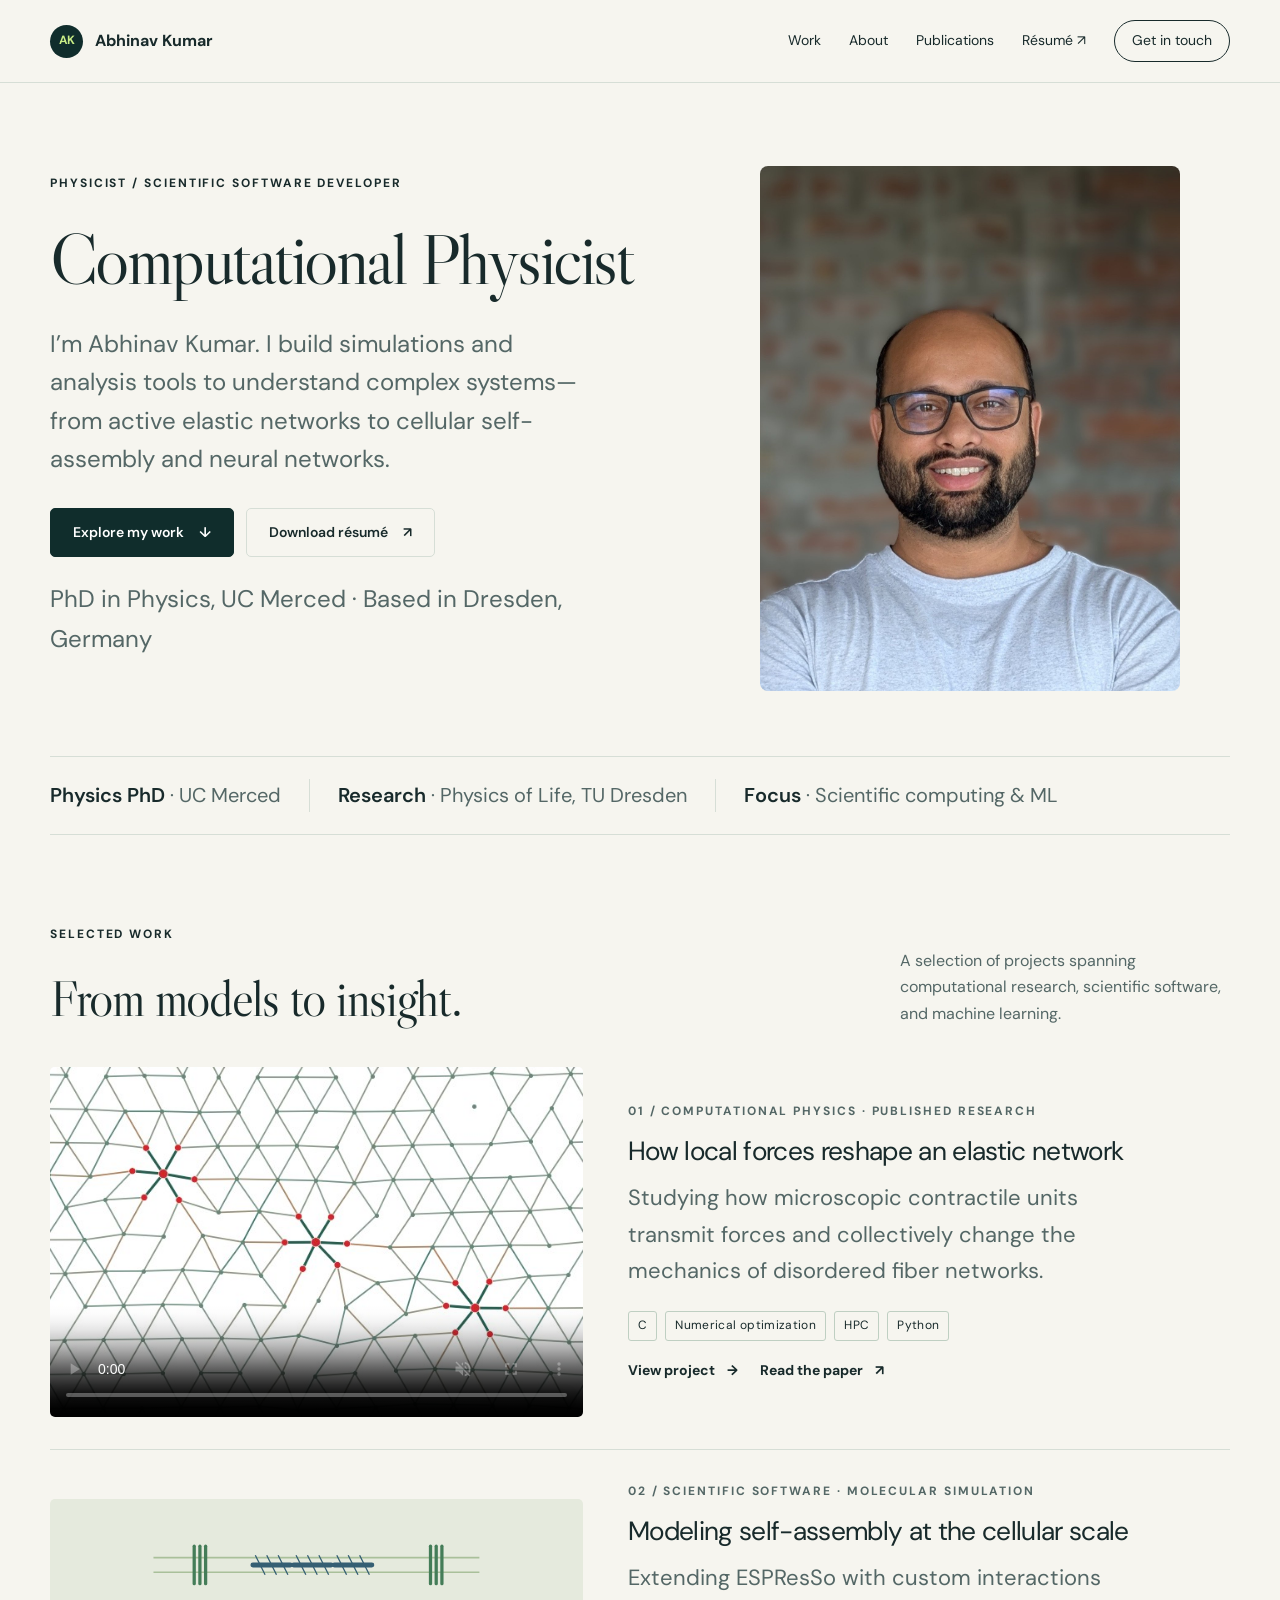
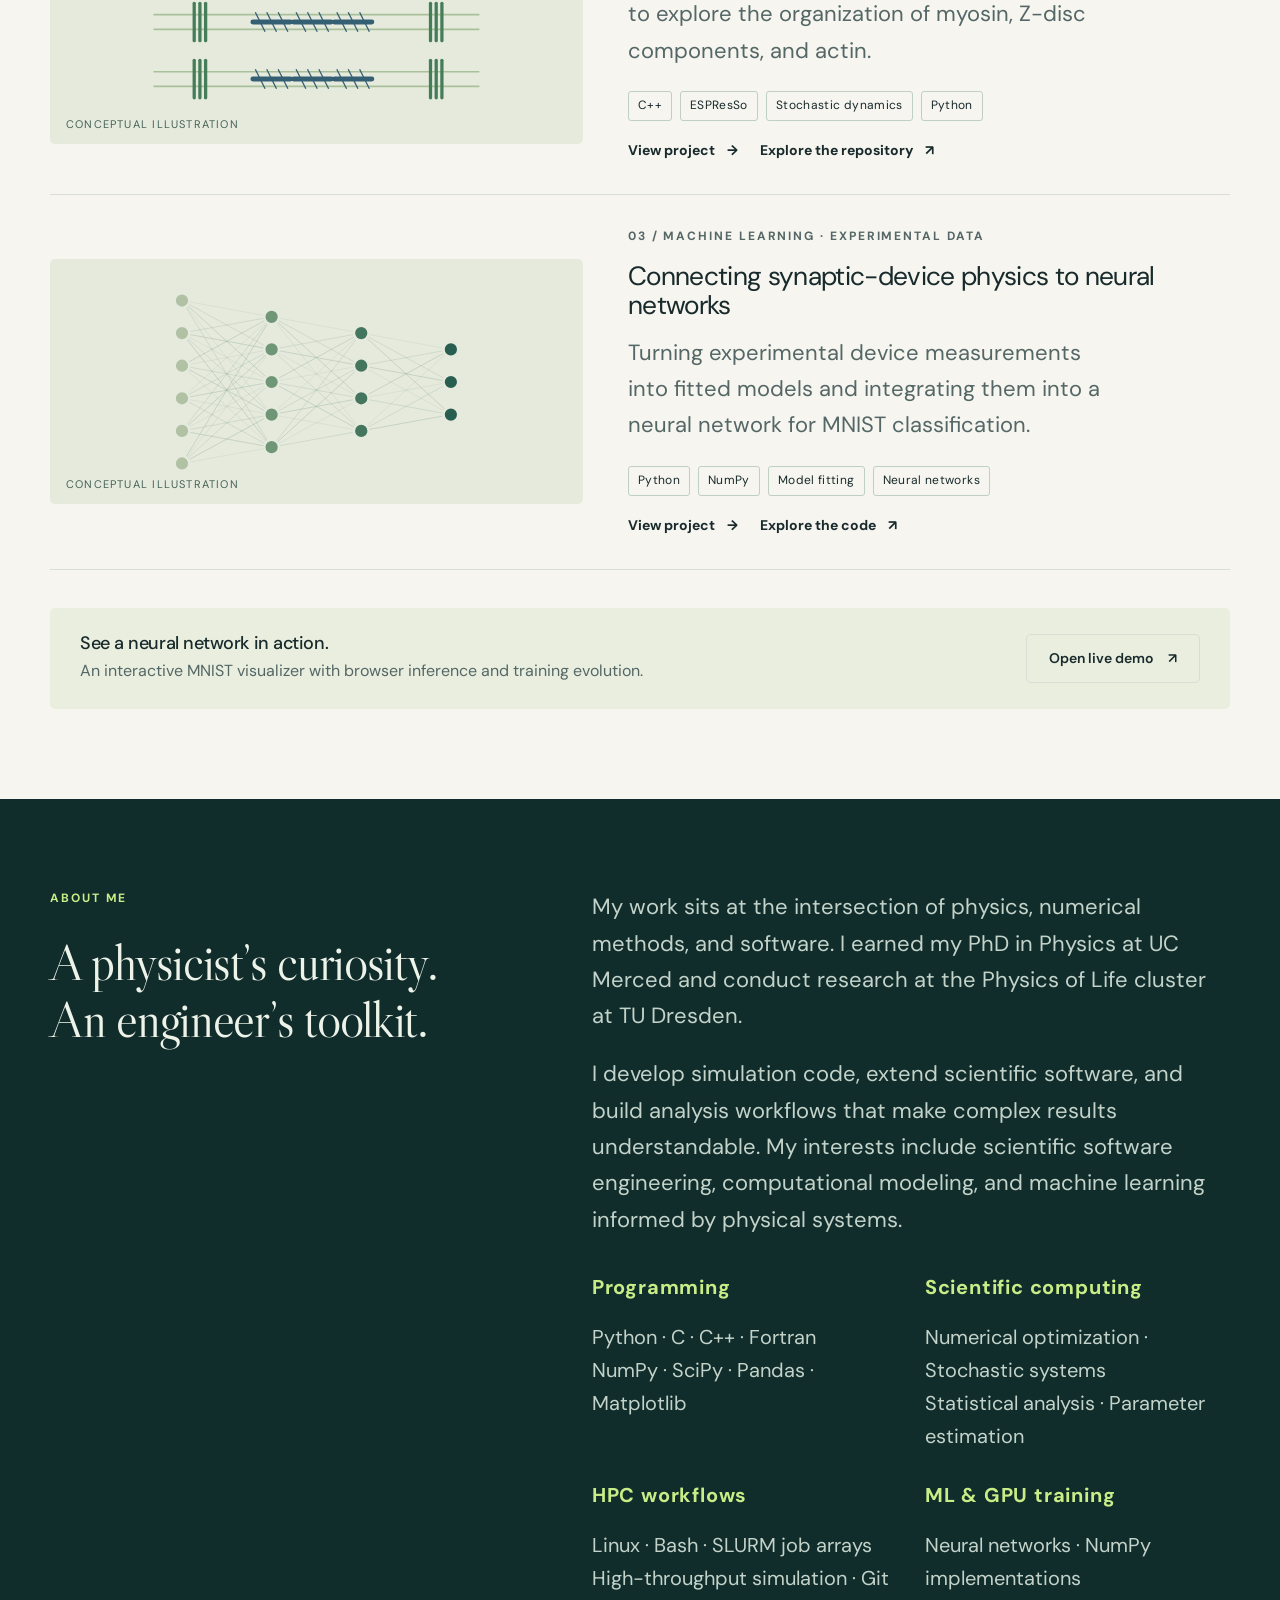
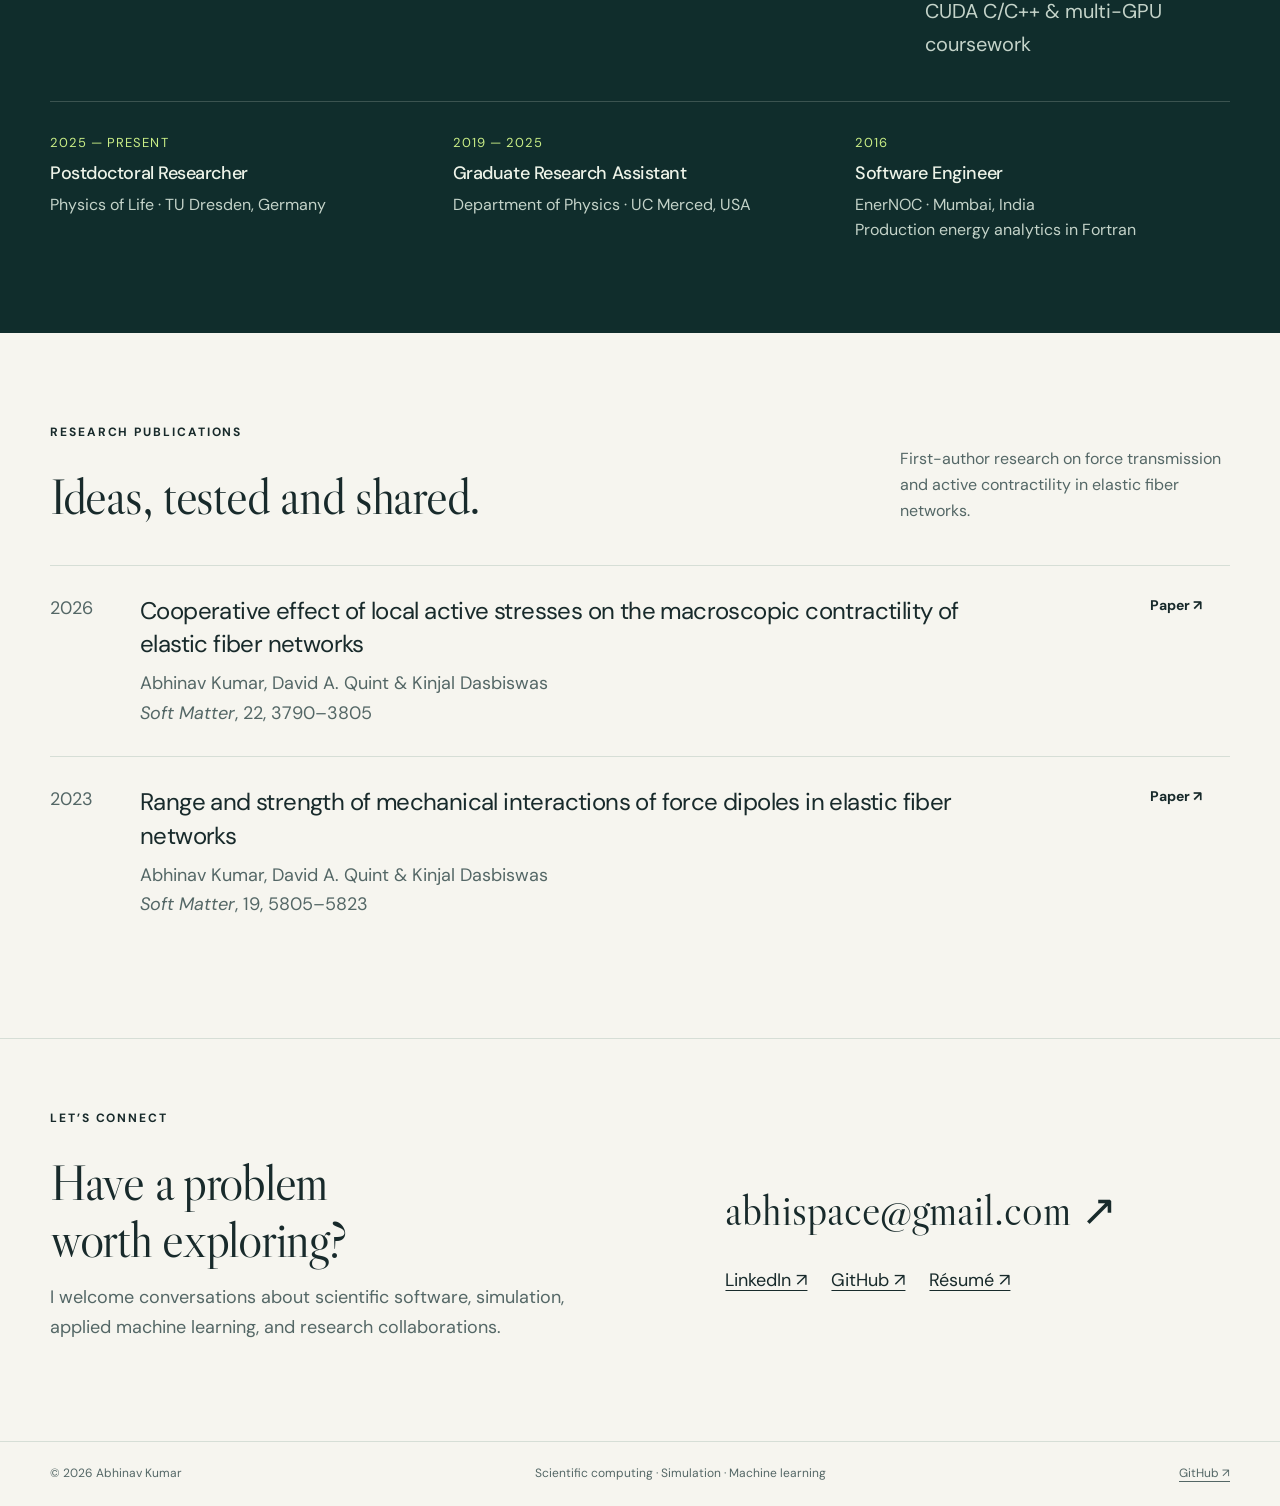
==== commit 2882aa76: "Update index.html" ====
--- a/index.html
+++ b/index.html
@@ -66,8 +66,7 @@
         <div class="hero">
           <div>
             <span class="eyebrow">Physicist / Scientific software developer</span>
-            <h1>Physics meets<br>
-              <span>computation.</span>
+            <h1>Computational Physicist<br>
             </h1>
             <p class="intro">I’m Abhinav Kumar. I build simulations and analysis tools to understand complex systems—from active elastic networks to cellular self-assembly and neural networks.</p>
             <div class="buttons">
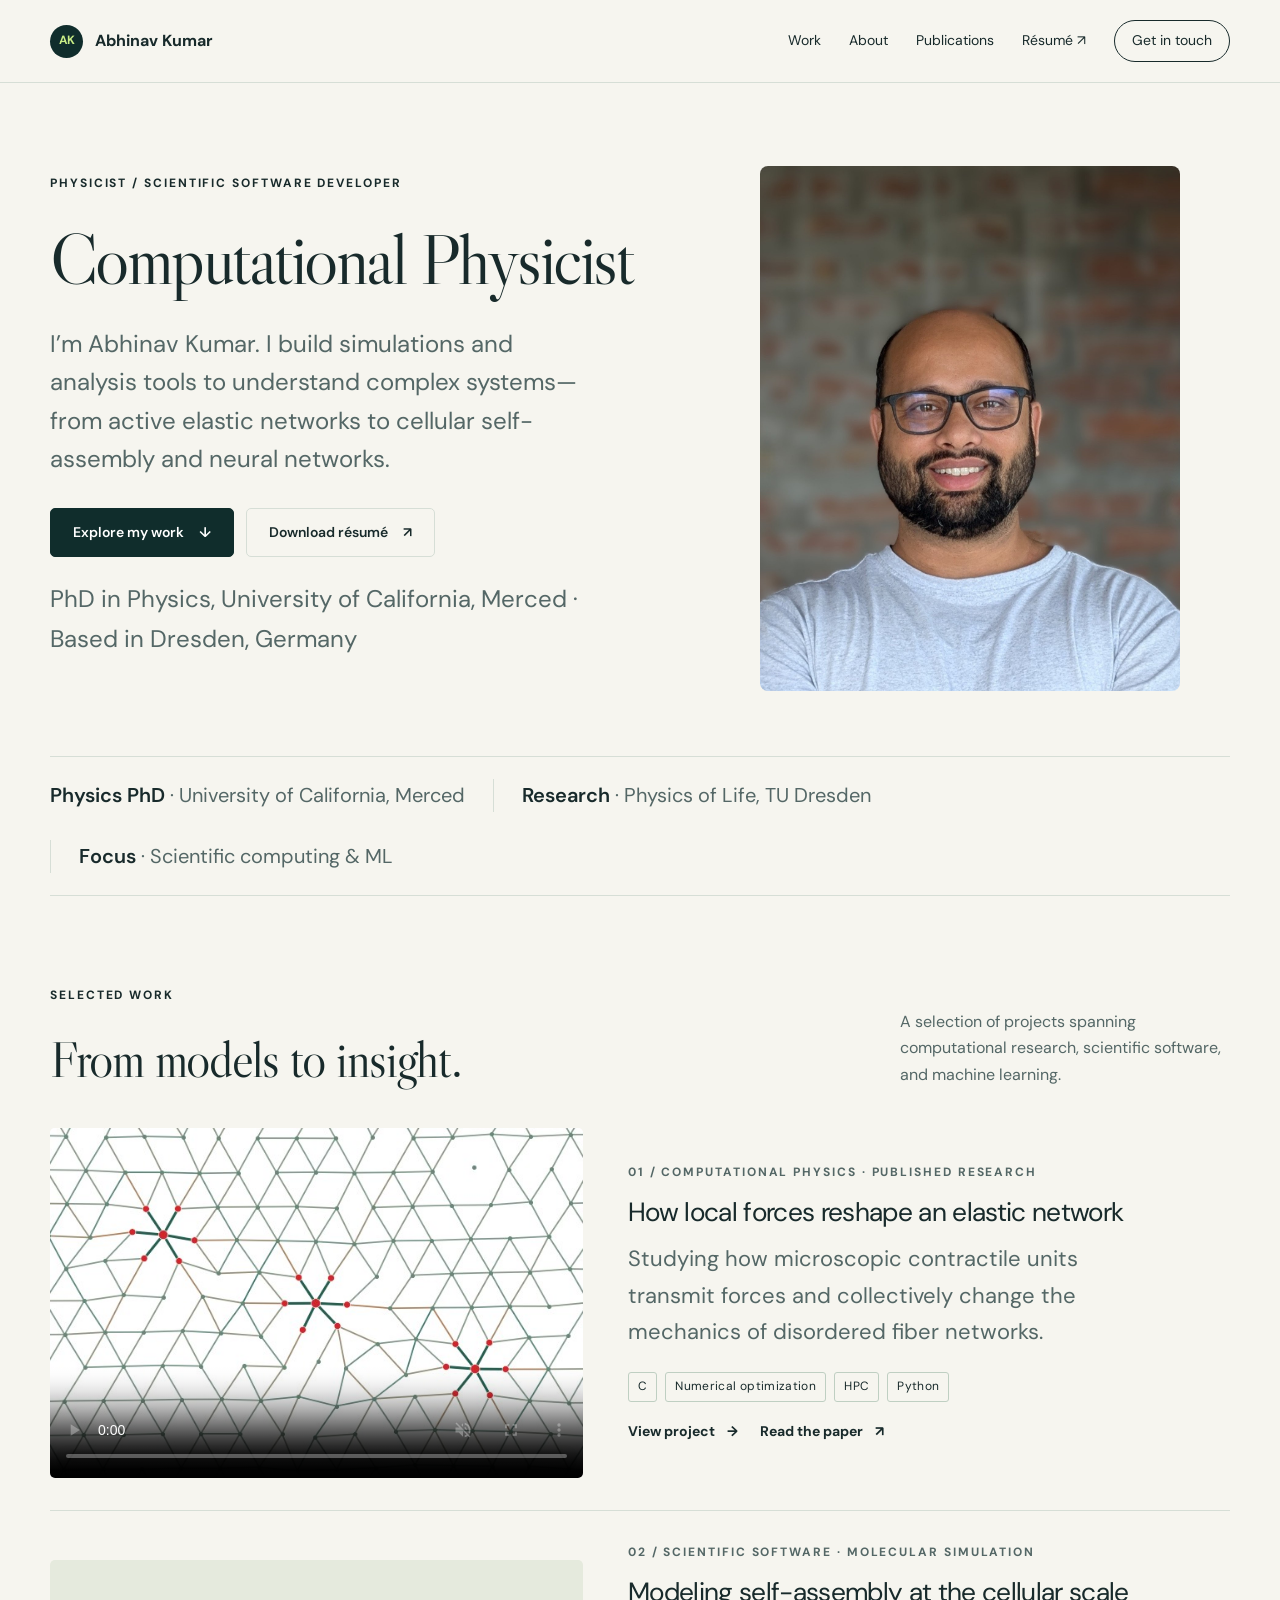
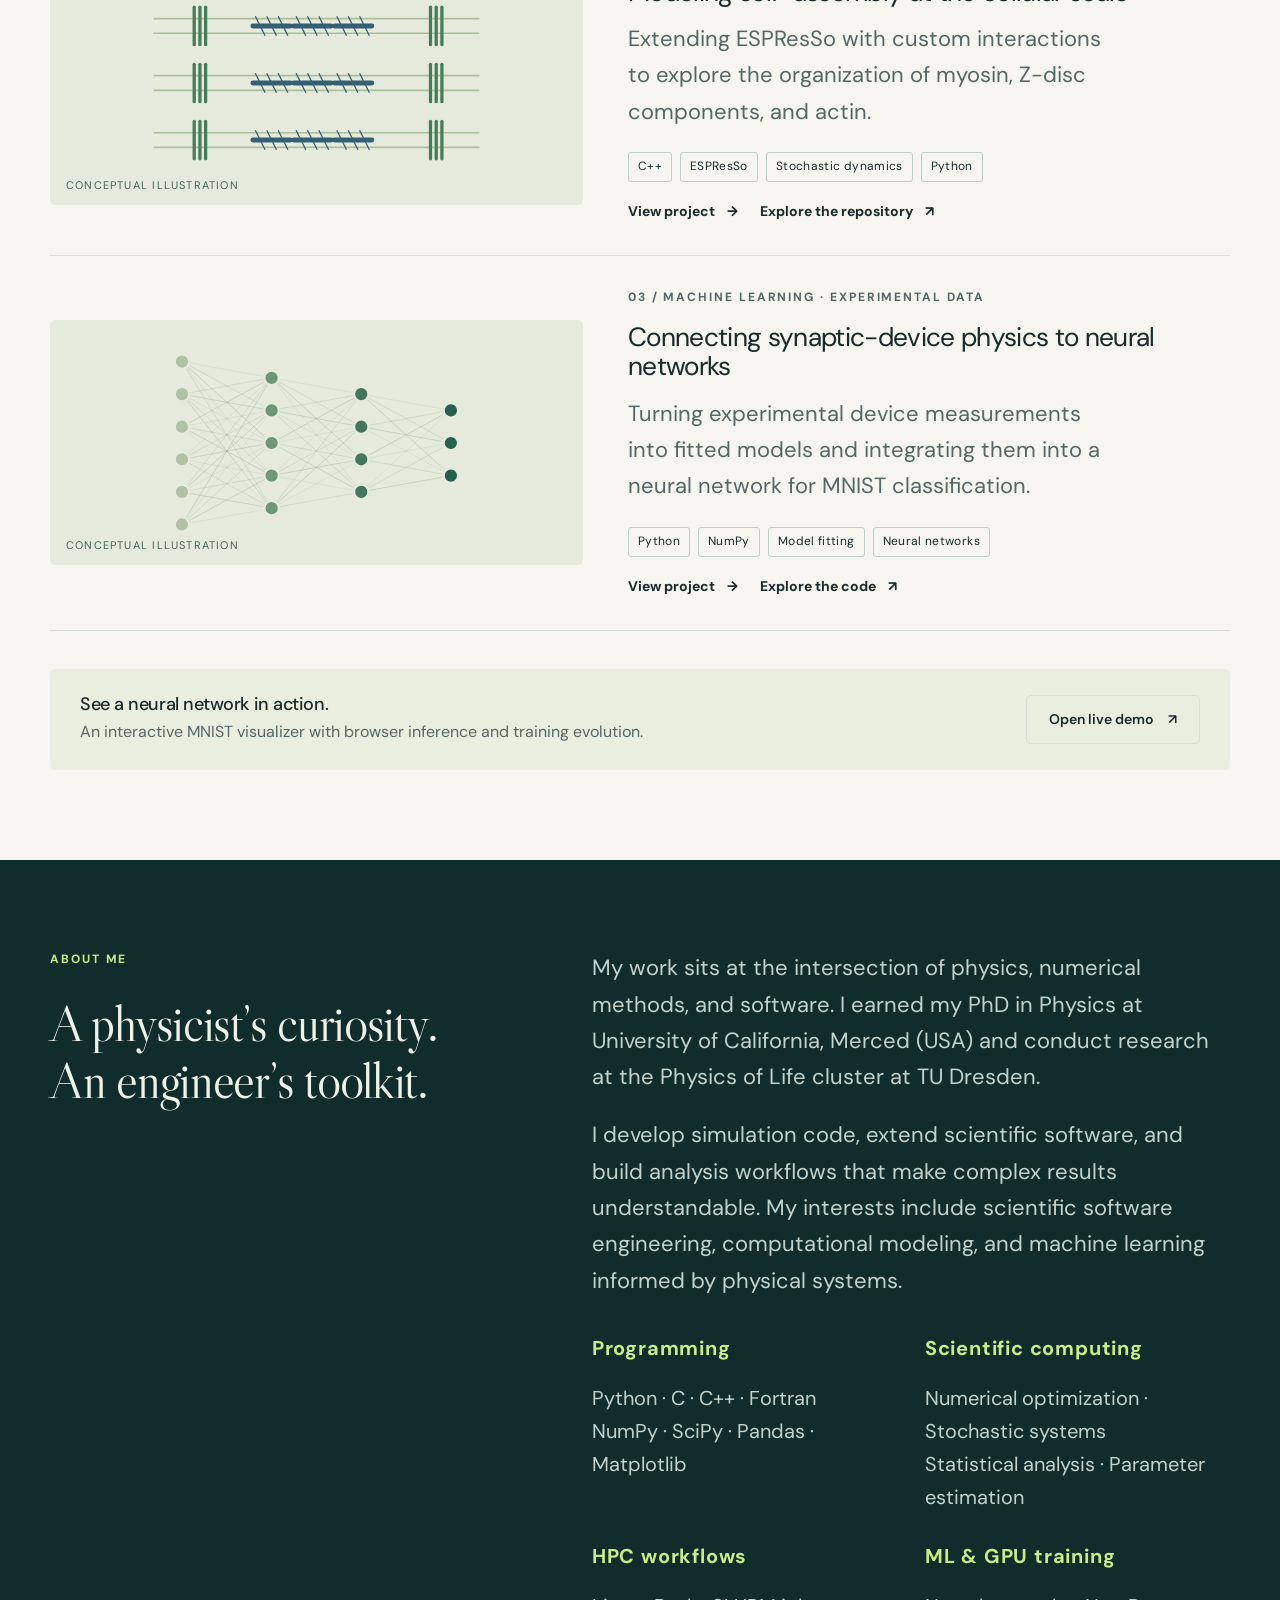
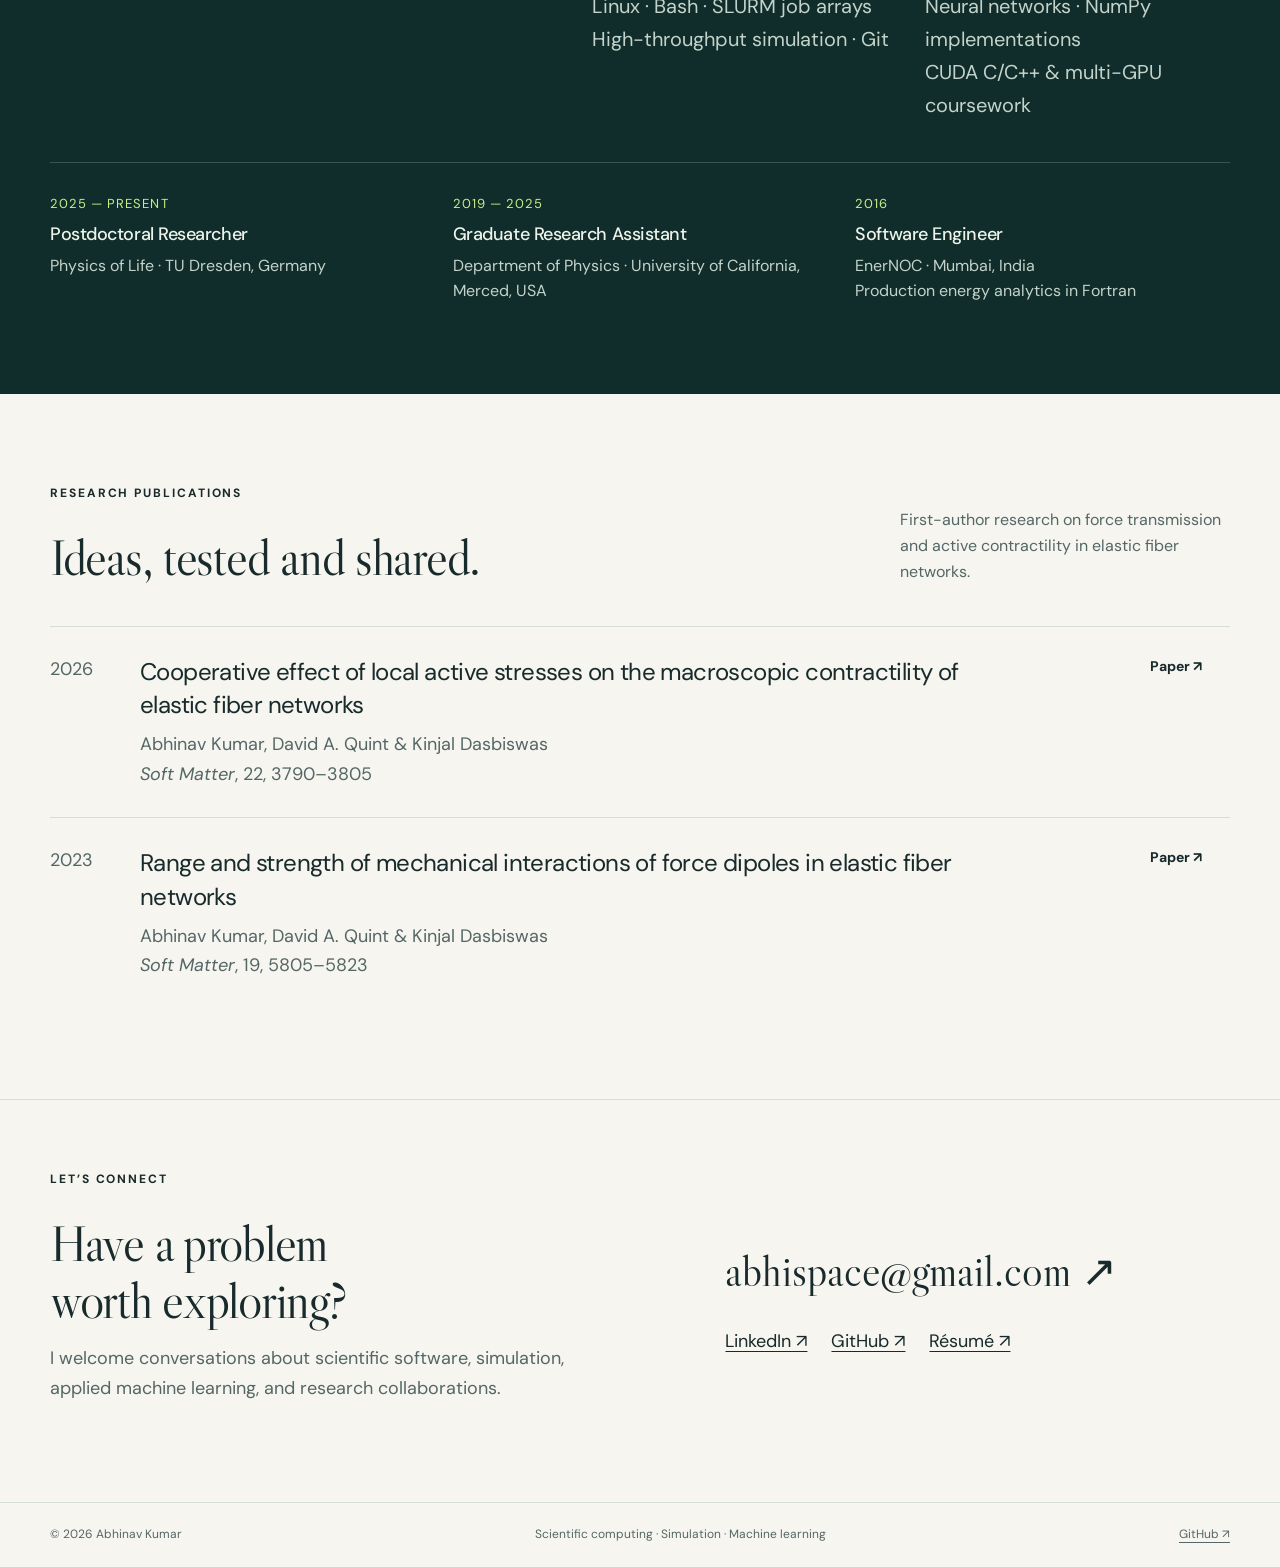
==== commit ffc52929: "Update university name to 'University of California, Merced'" ====
--- a/index.html
+++ b/index.html
@@ -75,7 +75,7 @@
               <a class="button" href="resume.pdf" download="Abhinav-Kumar-Resume.pdf">Download résumé <span aria-hidden="true">↗</span>
               </a>
             </div>
-            <p class="hero-note">PhD in Physics, UC Merced · Based in Dresden, Germany</p>
+            <p class="hero-note">PhD in Physics, University of California, Merced · Based in Dresden, Germany</p>
           </div>
           <figure class="profile-photo">
             <img src="profile.jpg" alt="Abhinav Kumar" width="420" height="525" decoding="async" fetchpriority="high">
@@ -83,7 +83,7 @@
         </div>
         <div class="credentials">
           <span>
-            <strong>Physics PhD</strong> · UC Merced</span>
+            <strong>Physics PhD</strong> · University of California, Merced </span>
           <span>
             <strong>Research</strong> · Physics of Life, TU Dresden</span>
           <span>
@@ -334,7 +334,7 @@
               <h2>A physicist’s curiosity.<br>An engineer’s toolkit.</h2>
             </div>
             <div>
-              <p class="about-copy">My work sits at the intersection of physics, numerical methods, and software. I earned my PhD in Physics at UC Merced and conduct research at the Physics of Life cluster at TU Dresden.</p>
+              <p class="about-copy">My work sits at the intersection of physics, numerical methods, and software. I earned my PhD in Physics at University of California, Merced (USA) and conduct research at the Physics of Life cluster at TU Dresden.</p>
               <p class="about-copy">I develop simulation code, extend scientific software, and build analysis workflows that make complex results understandable. My interests include scientific software engineering, computational modeling, and machine learning informed by physical systems.</p>
               <div class="skill-grid">
                 <div>
@@ -365,7 +365,7 @@
             <div>
               <span class="date">2019 — 2025</span>
               <h3>Graduate Research Assistant</h3>
-              <p>Department of Physics · UC Merced, USA</p>
+              <p>Department of Physics · University of California, Merced, USA</p>
             </div>
             <div>
               <span class="date">2016</span>
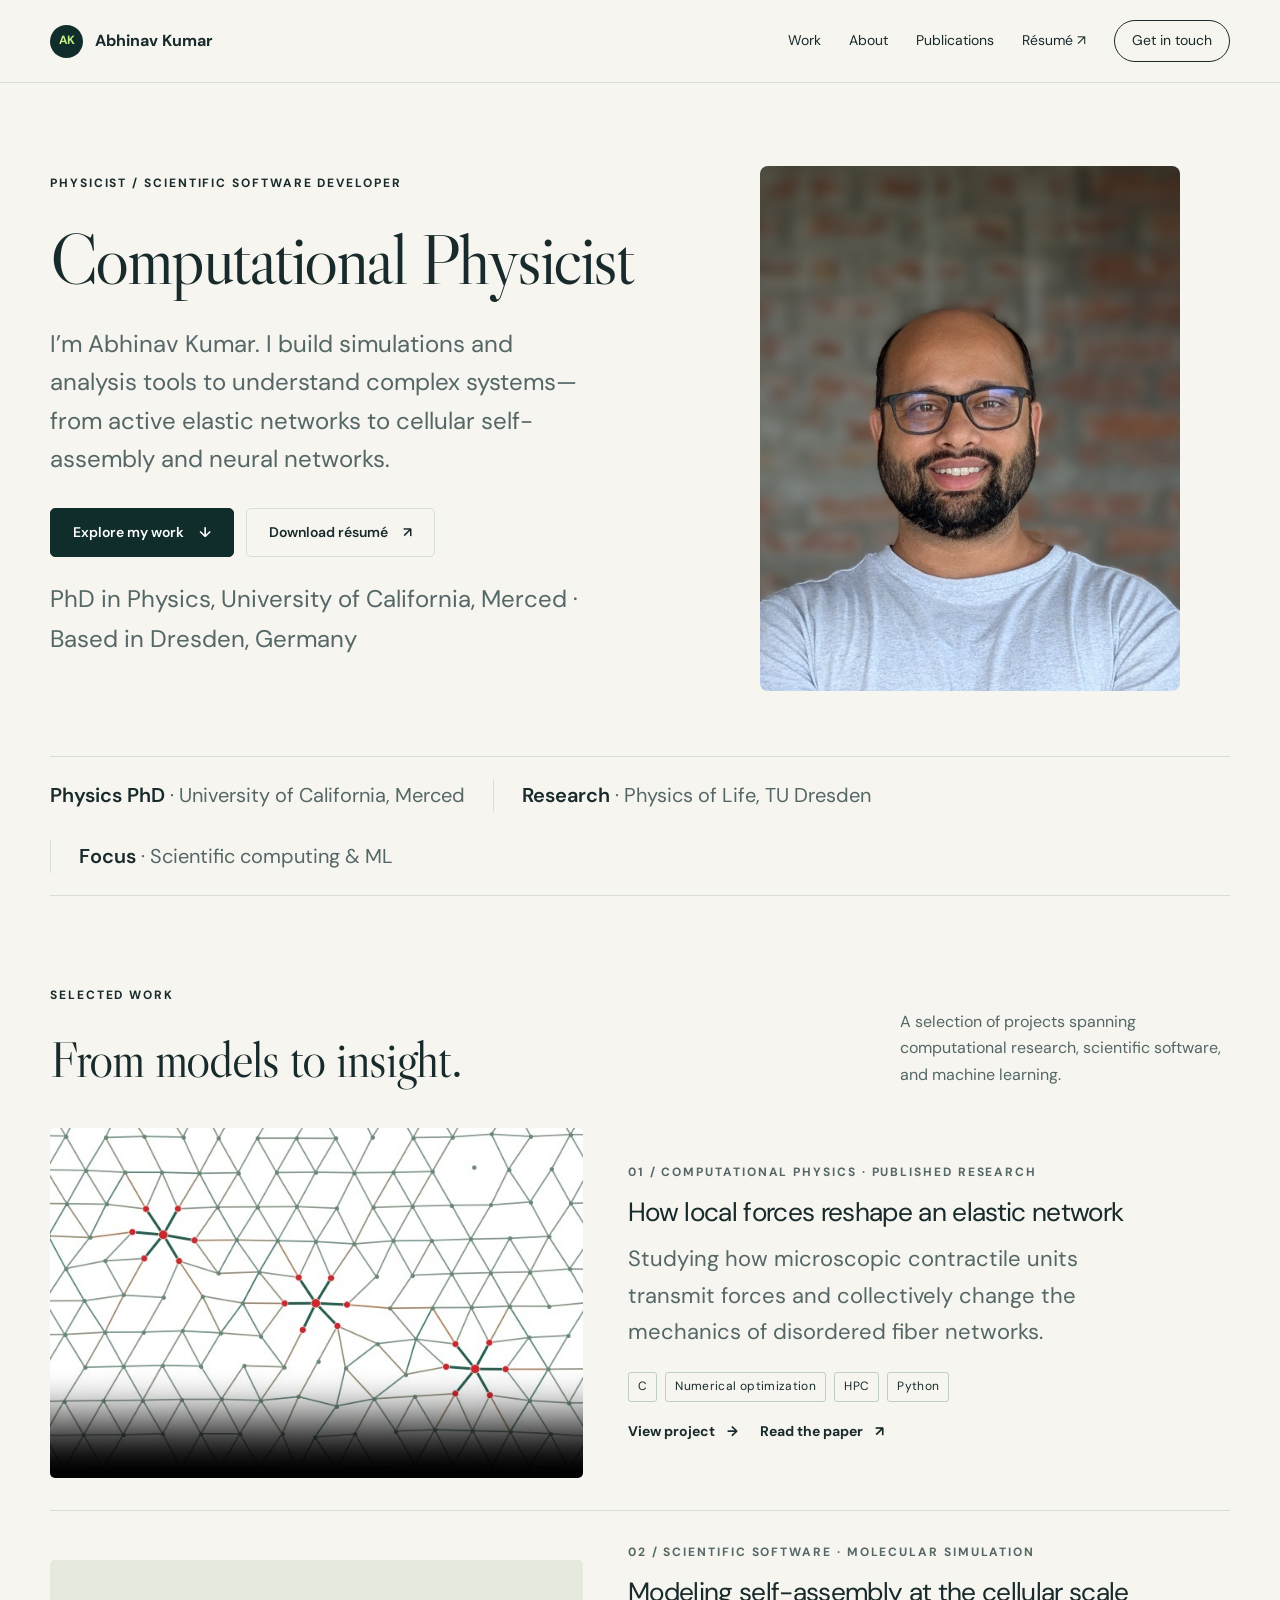
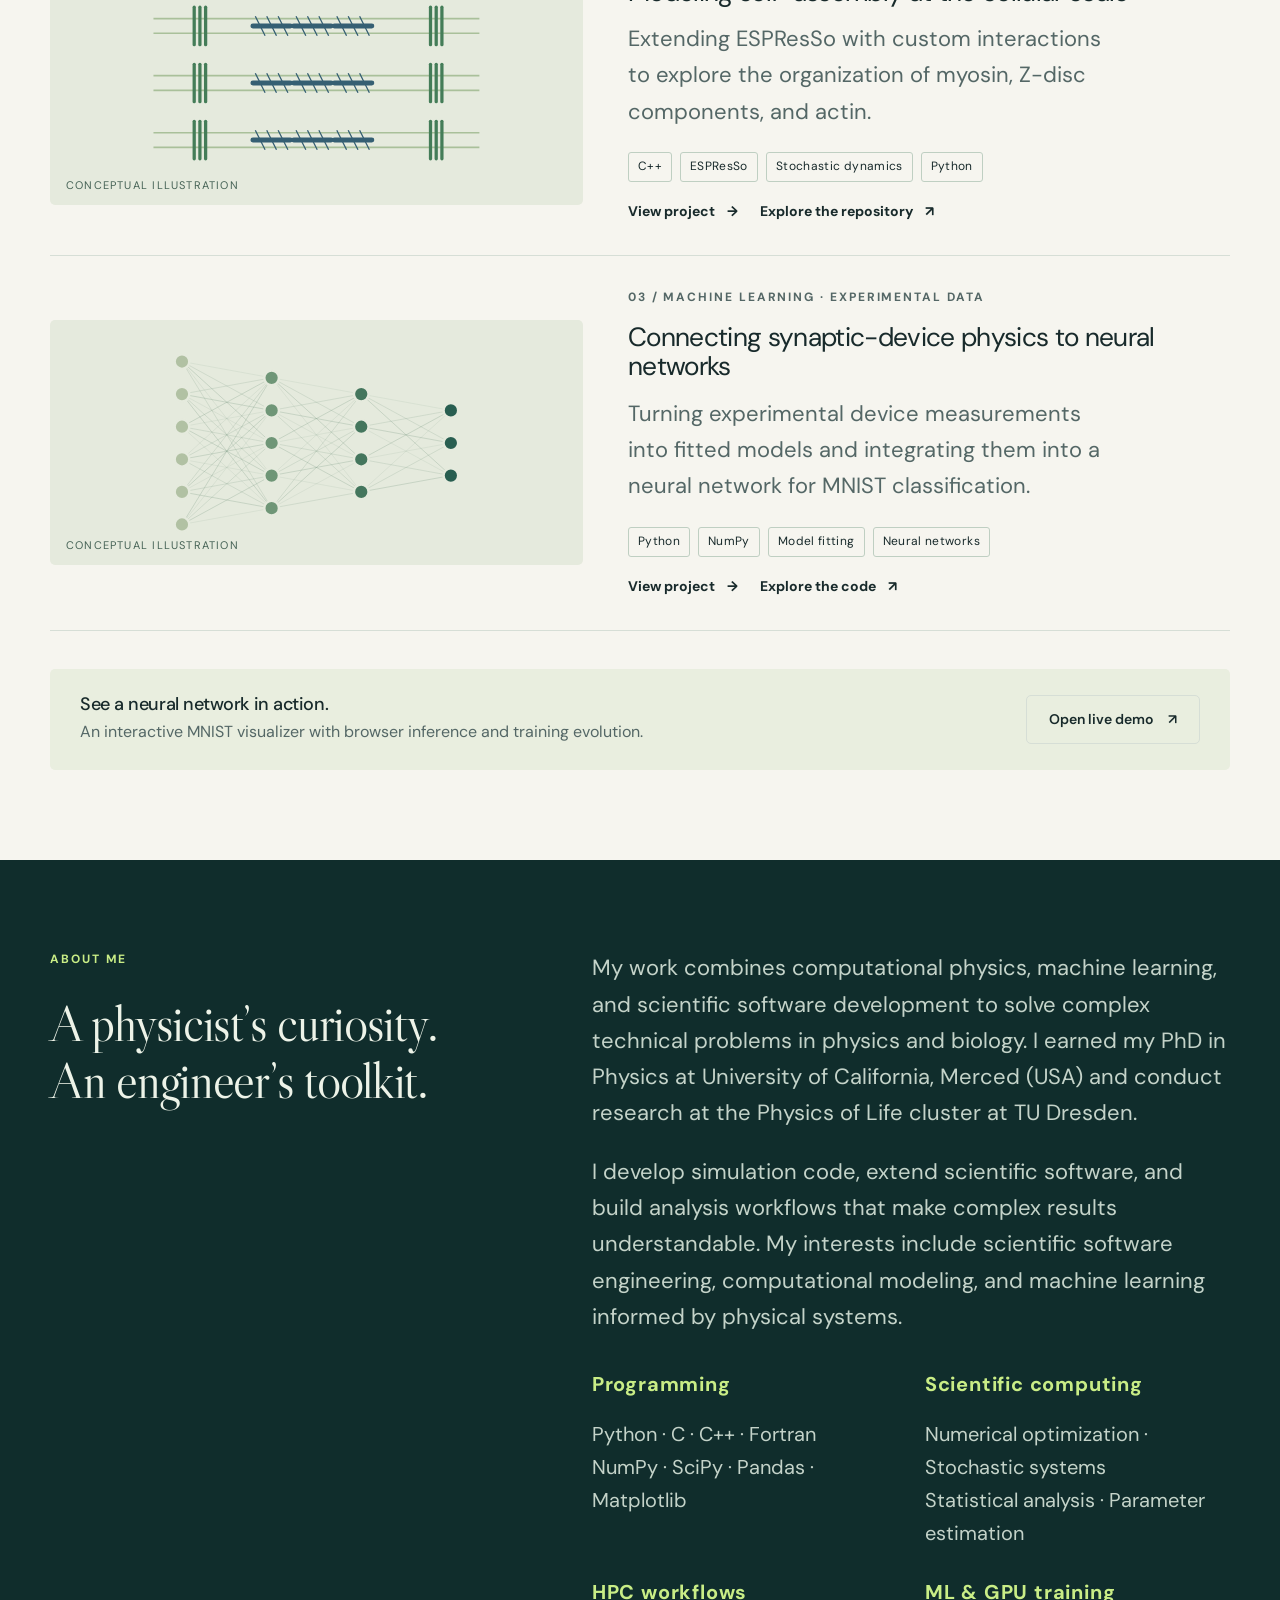
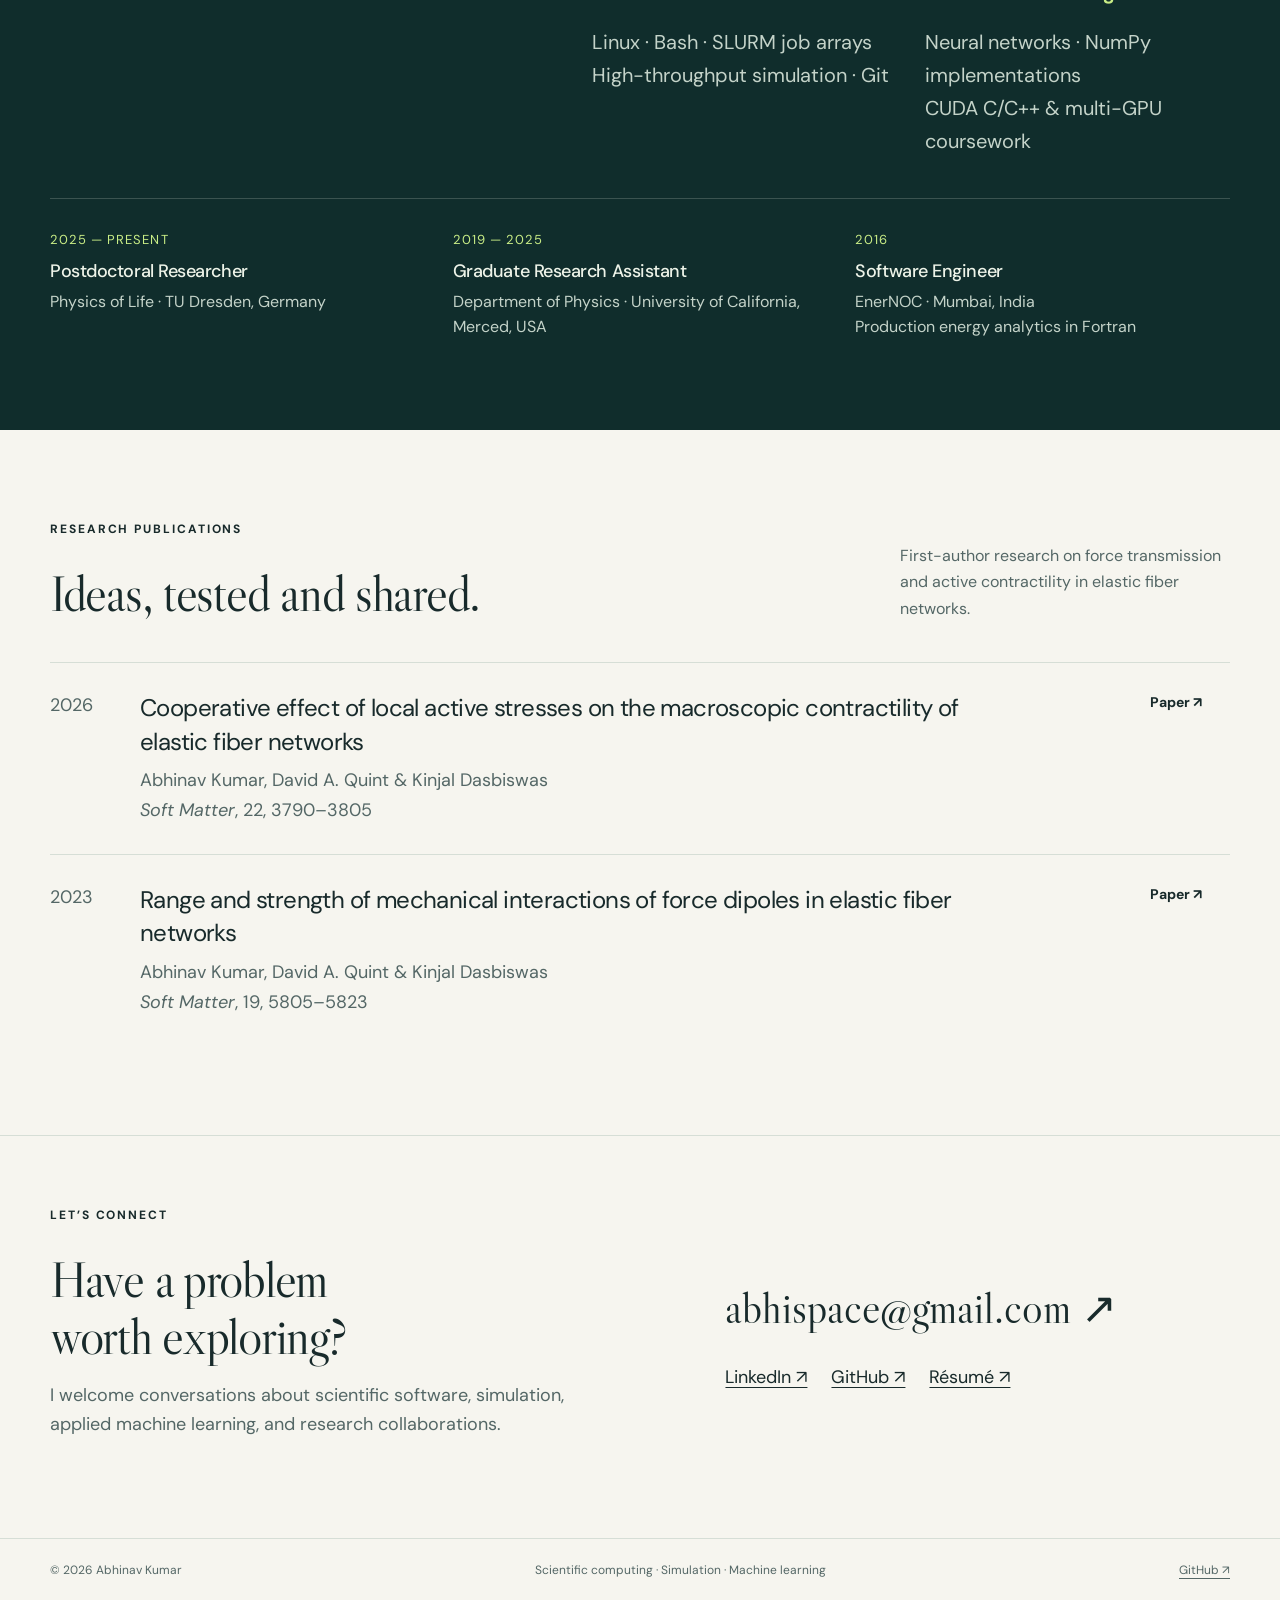
==== commit 5ef2276e: "Revise about section to include machine learning Updated the about section to reflect a broader scop" ====
--- a/index.html
+++ b/index.html
@@ -334,7 +334,7 @@
               <h2>A physicist’s curiosity.<br>An engineer’s toolkit.</h2>
             </div>
             <div>
-              <p class="about-copy">My work sits at the intersection of physics, numerical methods, and software. I earned my PhD in Physics at University of California, Merced (USA) and conduct research at the Physics of Life cluster at TU Dresden.</p>
+              <p class="about-copy">My work combines computational physics, machine learning, and scientific software development to solve complex technical problems in physics and biology. I earned my PhD in Physics at University of California, Merced (USA) and conduct research at the Physics of Life cluster at TU Dresden.</p>
               <p class="about-copy">I develop simulation code, extend scientific software, and build analysis workflows that make complex results understandable. My interests include scientific software engineering, computational modeling, and machine learning informed by physical systems.</p>
               <div class="skill-grid">
                 <div>
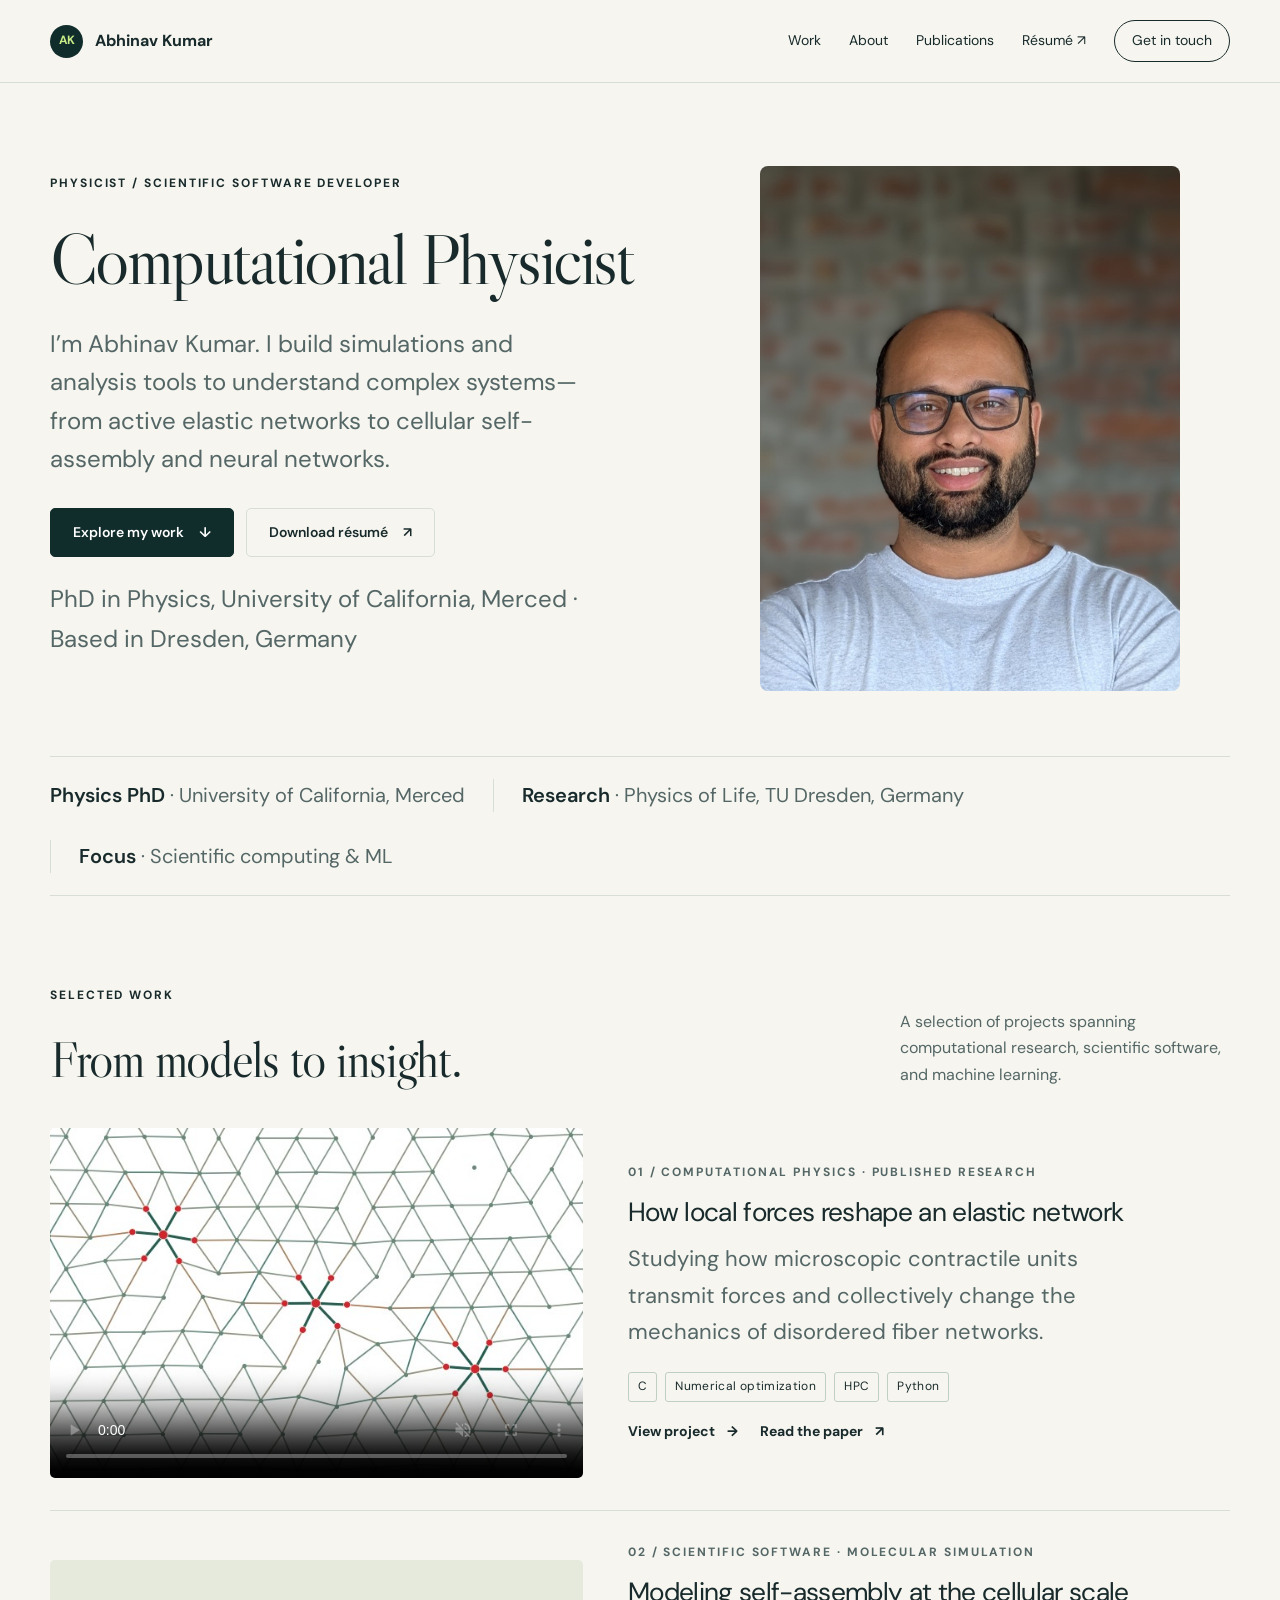
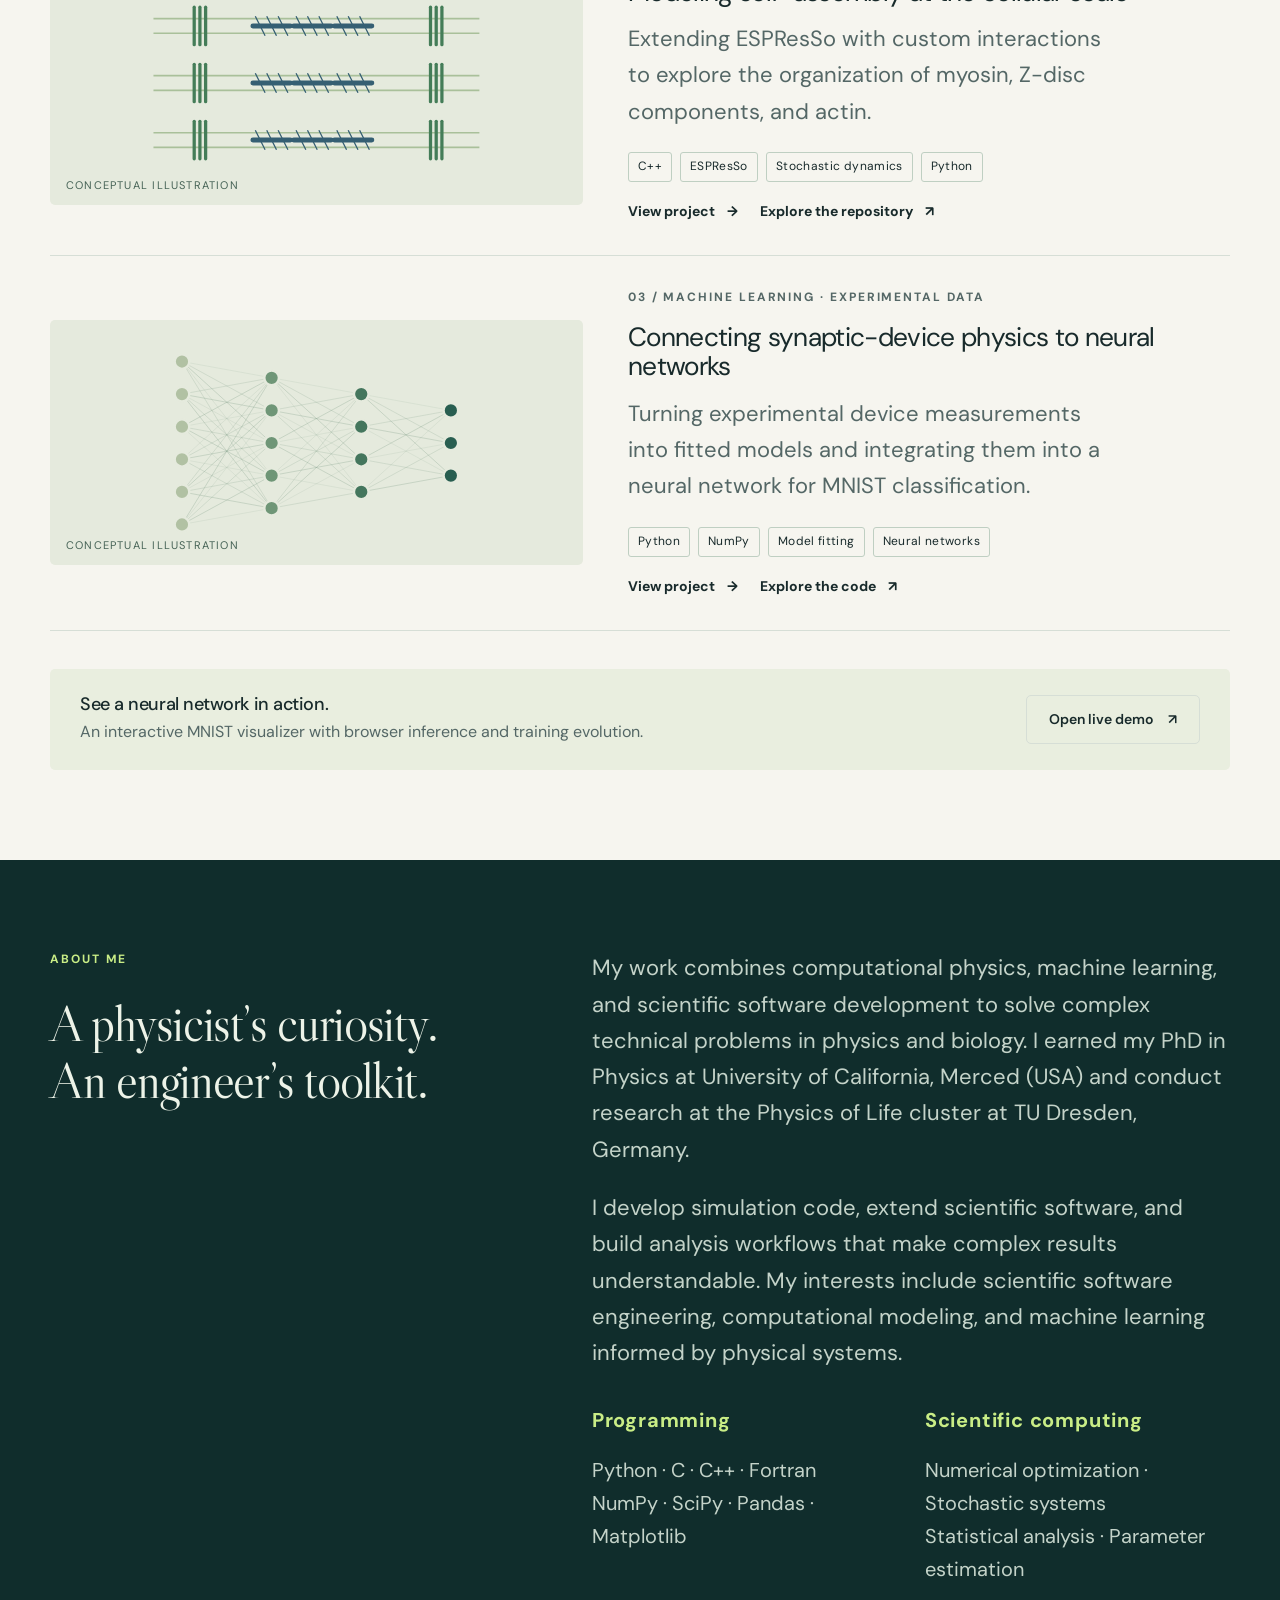
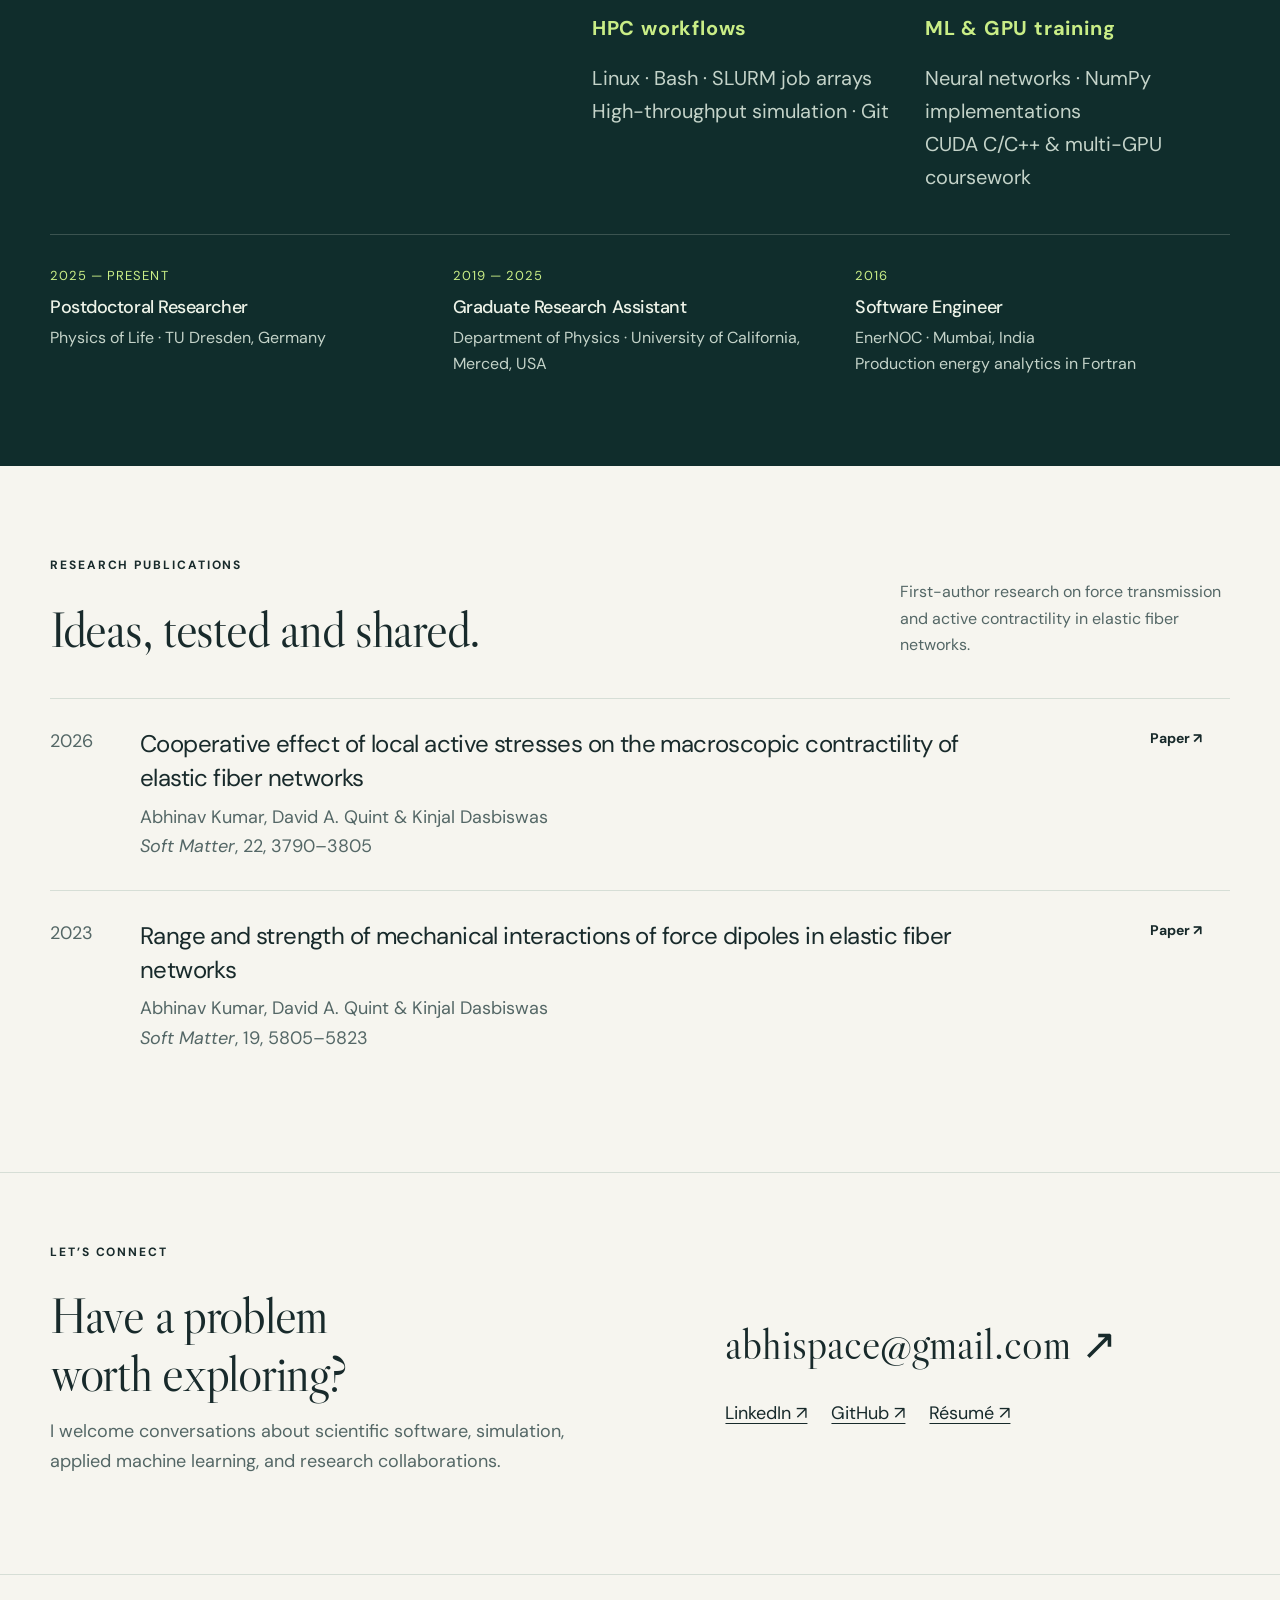
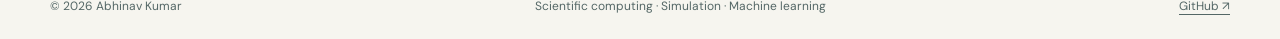
==== commit 20896999: "Update research location to include Germany Added 'Germany' to the research location description for" ====
--- a/index.html
+++ b/index.html
@@ -85,7 +85,7 @@
           <span>
             <strong>Physics PhD</strong> · University of California, Merced </span>
           <span>
-            <strong>Research</strong> · Physics of Life, TU Dresden</span>
+            <strong>Research</strong> · Physics of Life, TU Dresden, Germany</span>
           <span>
             <strong>Focus</strong> · Scientific computing &amp; ML</span>
         </div>
@@ -334,7 +334,7 @@
               <h2>A physicist’s curiosity.<br>An engineer’s toolkit.</h2>
             </div>
             <div>
-              <p class="about-copy">My work combines computational physics, machine learning, and scientific software development to solve complex technical problems in physics and biology. I earned my PhD in Physics at University of California, Merced (USA) and conduct research at the Physics of Life cluster at TU Dresden.</p>
+              <p class="about-copy">My work combines computational physics, machine learning, and scientific software development to solve complex technical problems in physics and biology. I earned my PhD in Physics at University of California, Merced (USA) and conduct research at the Physics of Life cluster at TU Dresden, Germany.</p>
               <p class="about-copy">I develop simulation code, extend scientific software, and build analysis workflows that make complex results understandable. My interests include scientific software engineering, computational modeling, and machine learning informed by physical systems.</p>
               <div class="skill-grid">
                 <div>
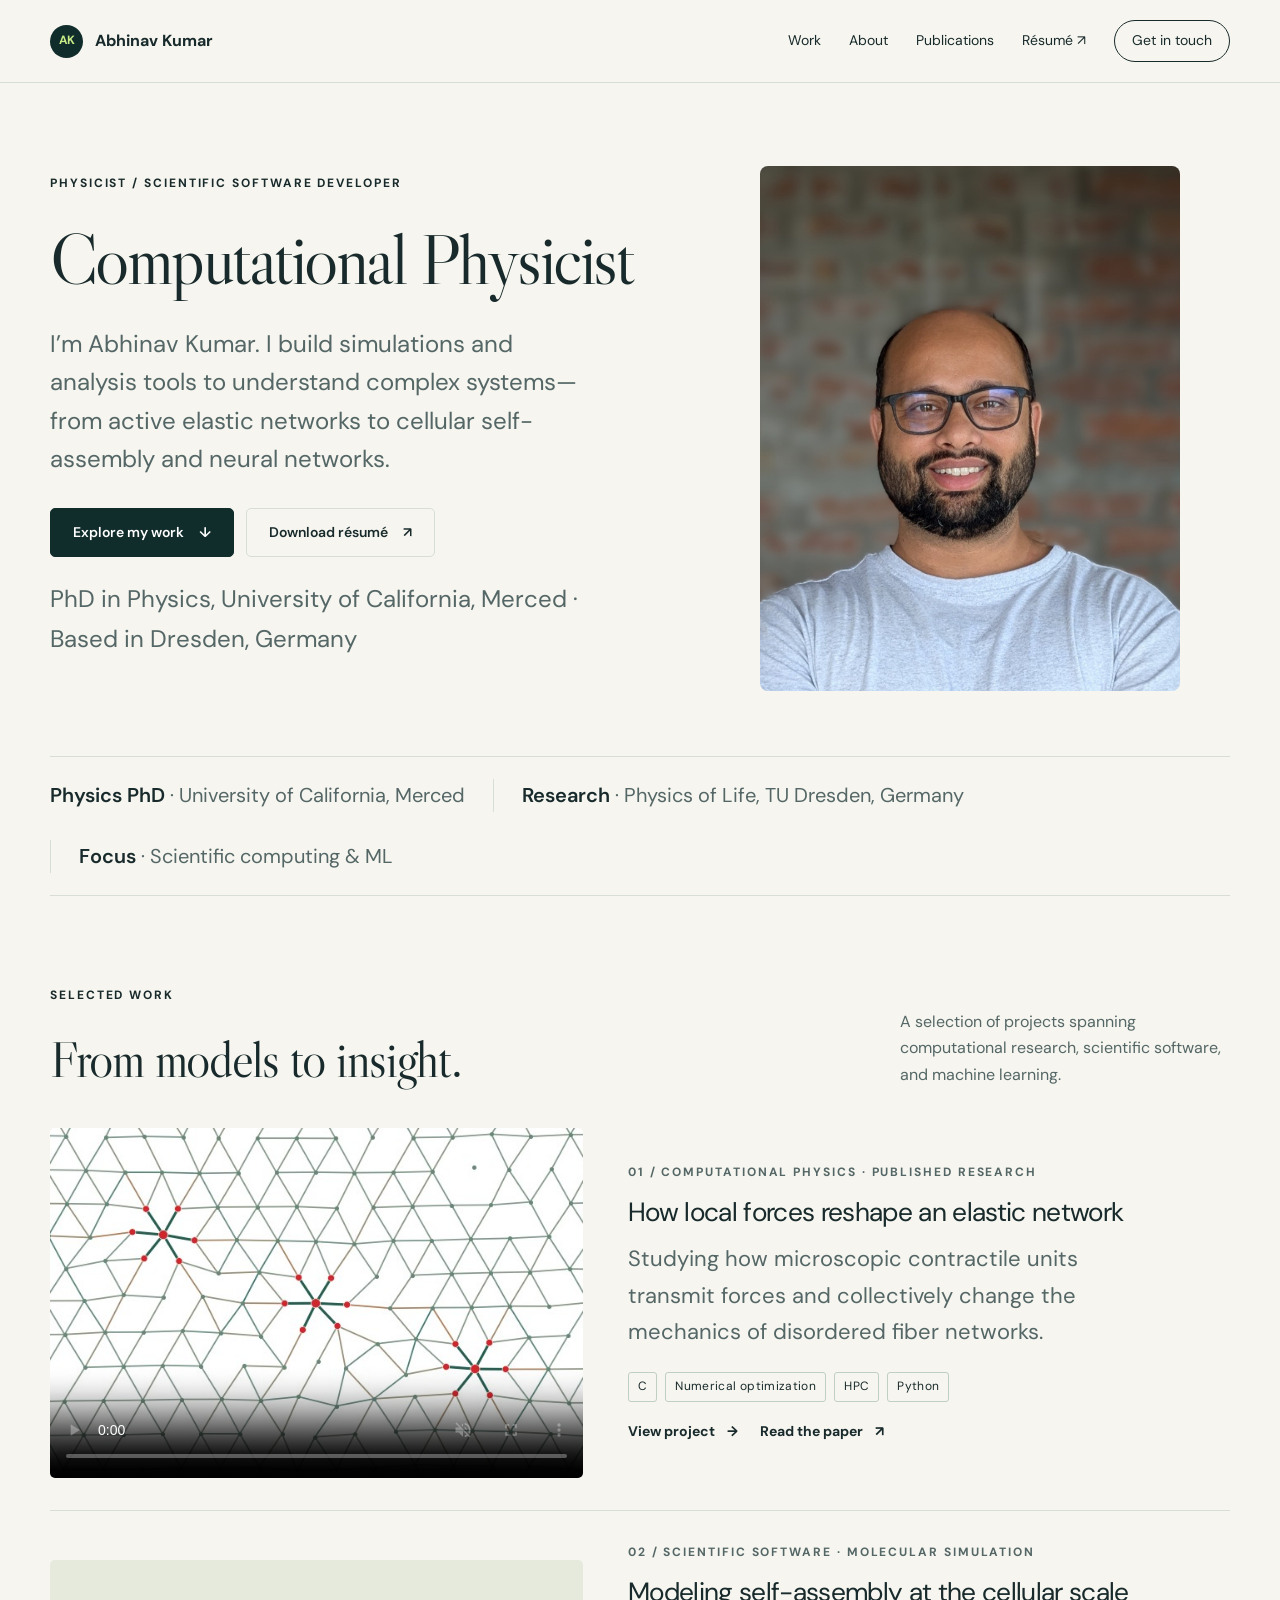
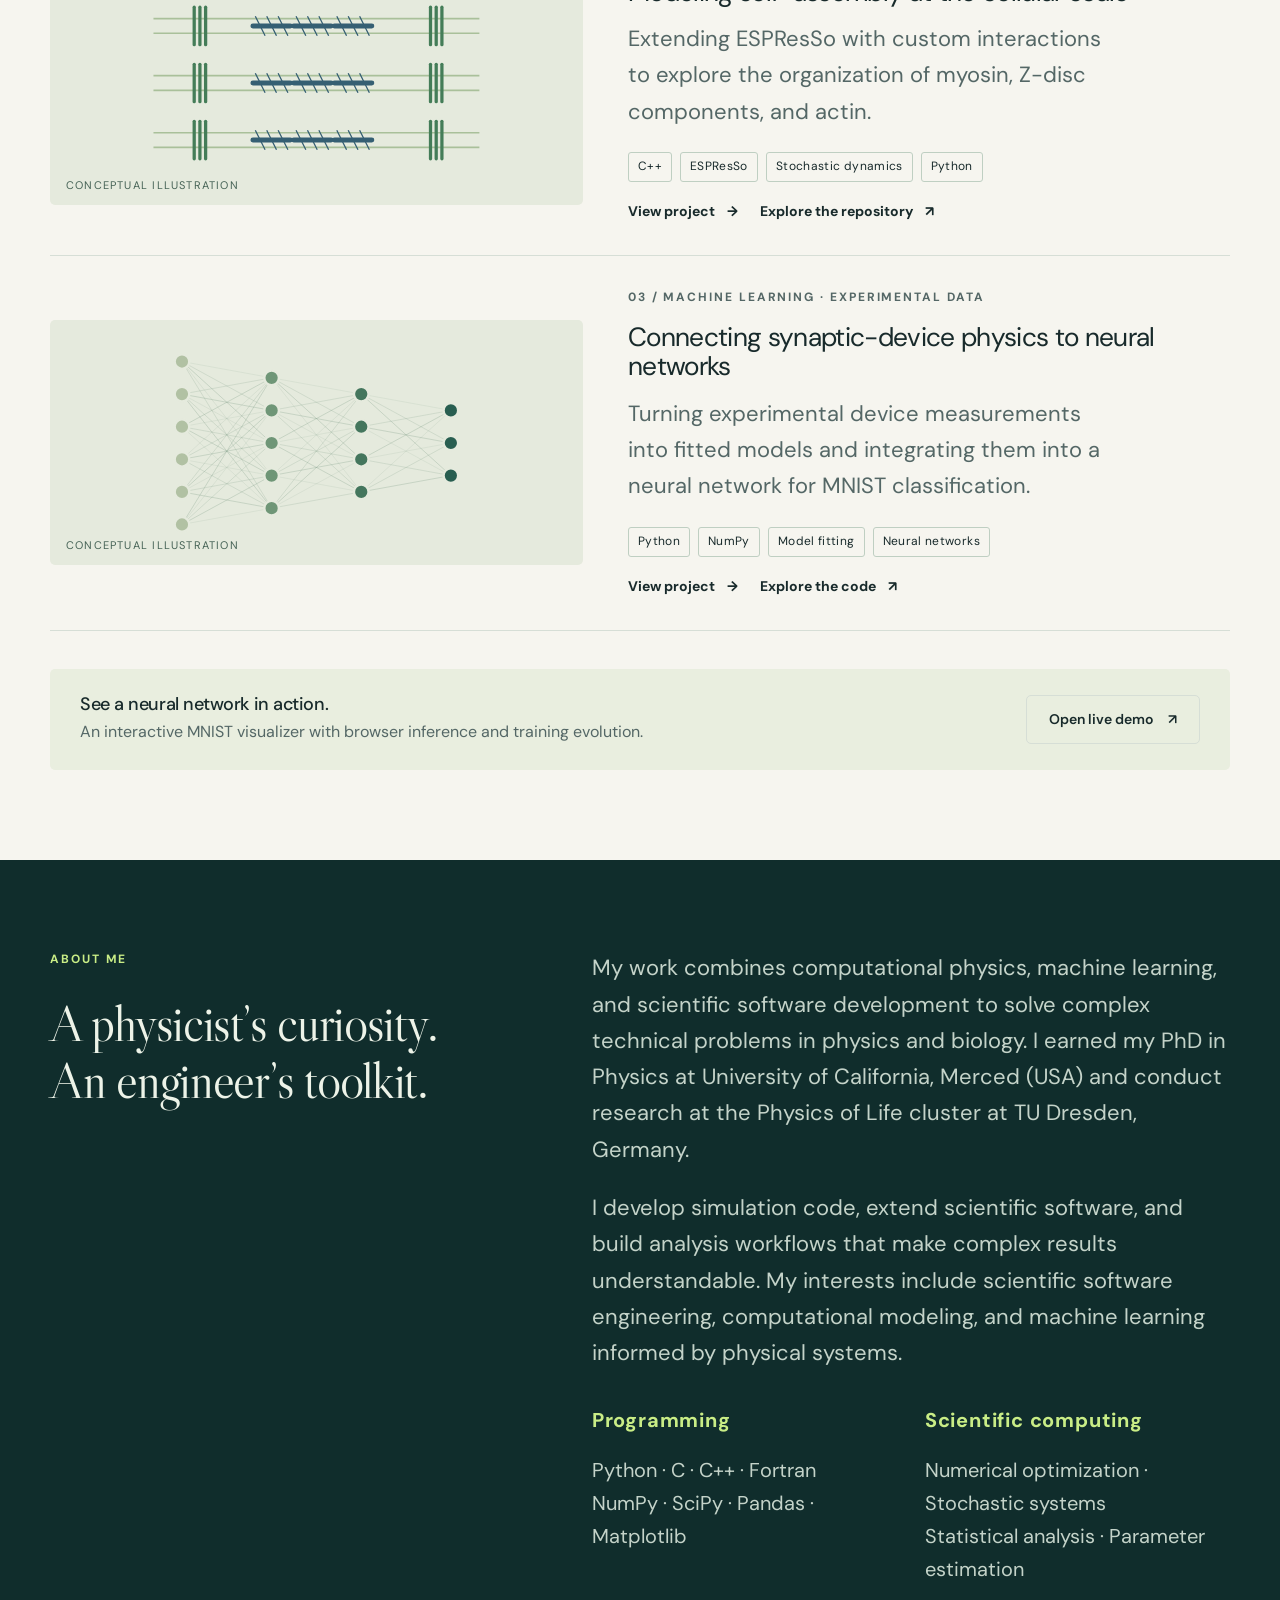
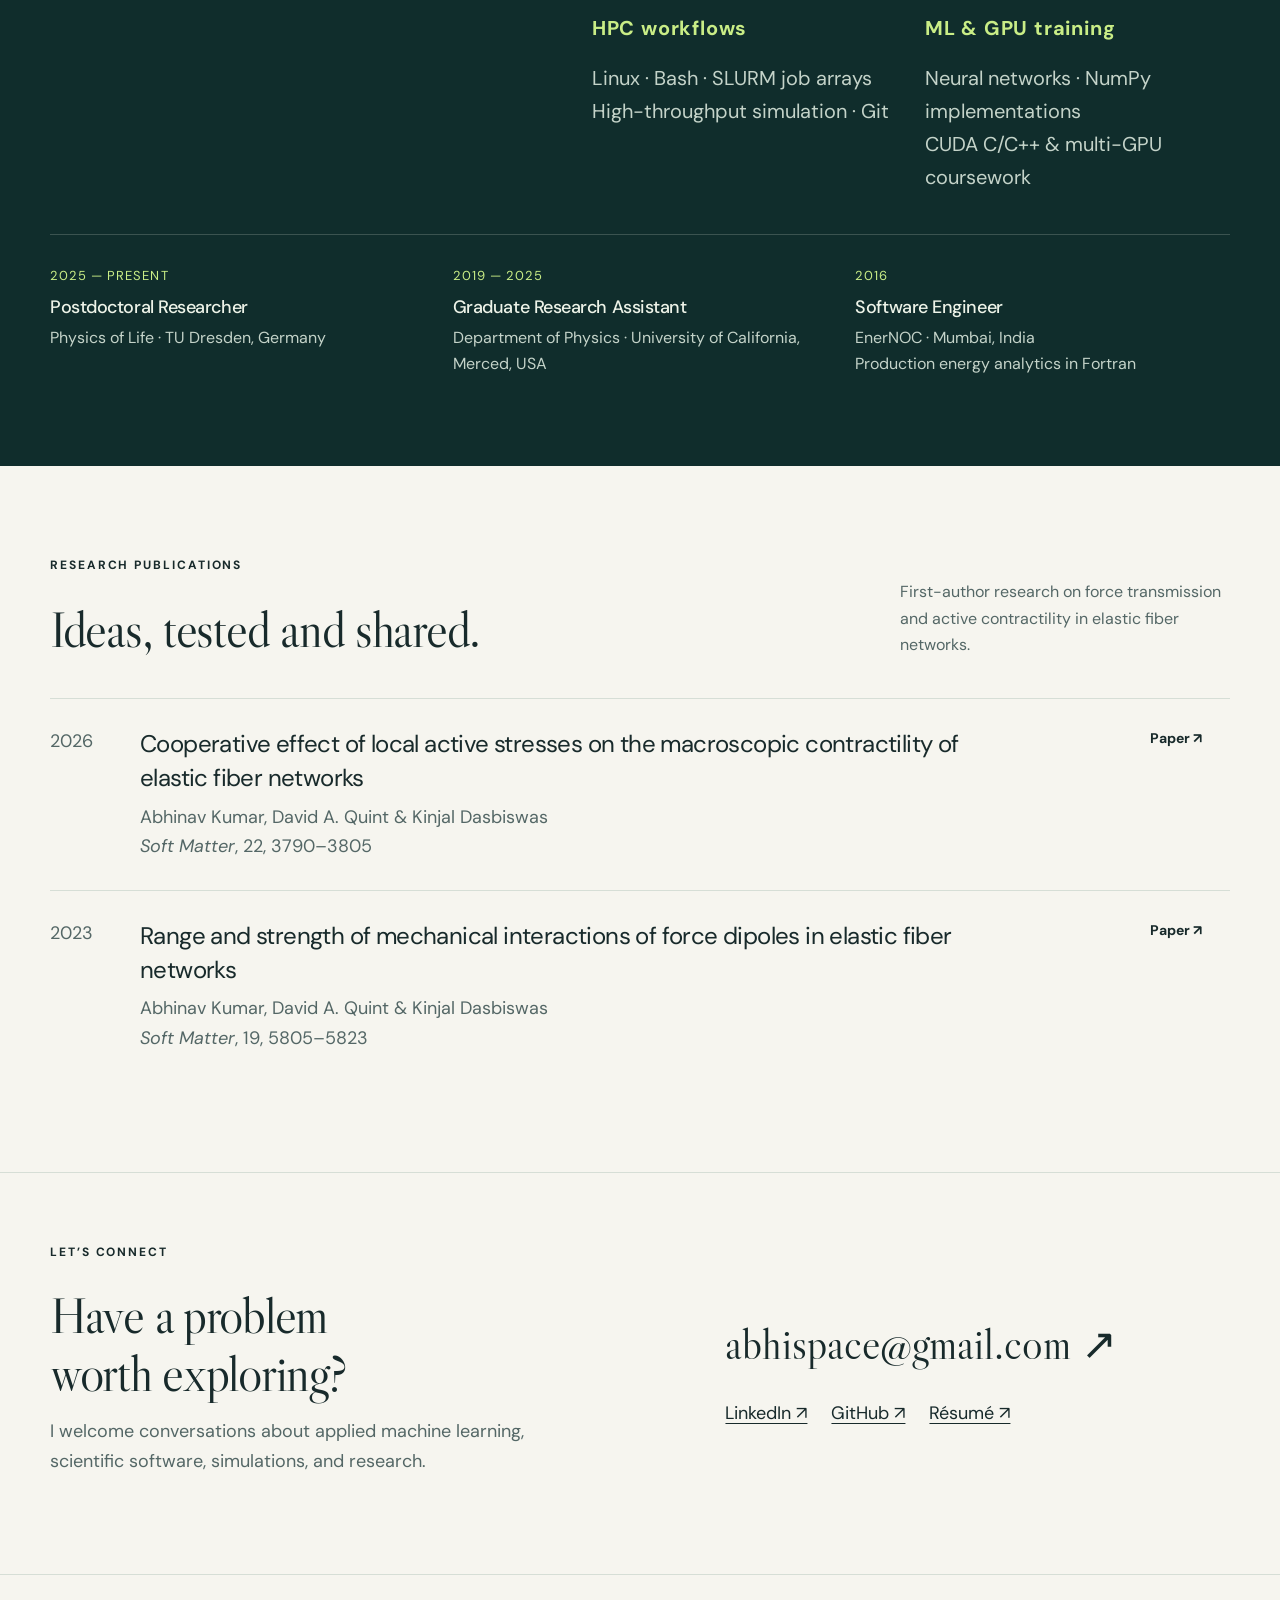
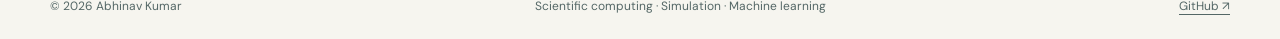
==== commit 06b97d95: "Reorder topics in contact section paragraph" ====
--- a/index.html
+++ b/index.html
@@ -411,7 +411,7 @@
           <div>
             <span class="eyebrow">Let’s connect</span>
             <h2>Have a problem<br>worth exploring?</h2>
-            <p>I welcome conversations about scientific software, simulation, applied machine learning, and research collaborations.</p>
+            <p>I welcome conversations about applied machine learning, scientific software, simulations, and research.</p>
           </div>
           <div>
             <a class="email" href="mailto:abhispace@gmail.com">abhispace@gmail.com <span aria-hidden="true">↗</span>
